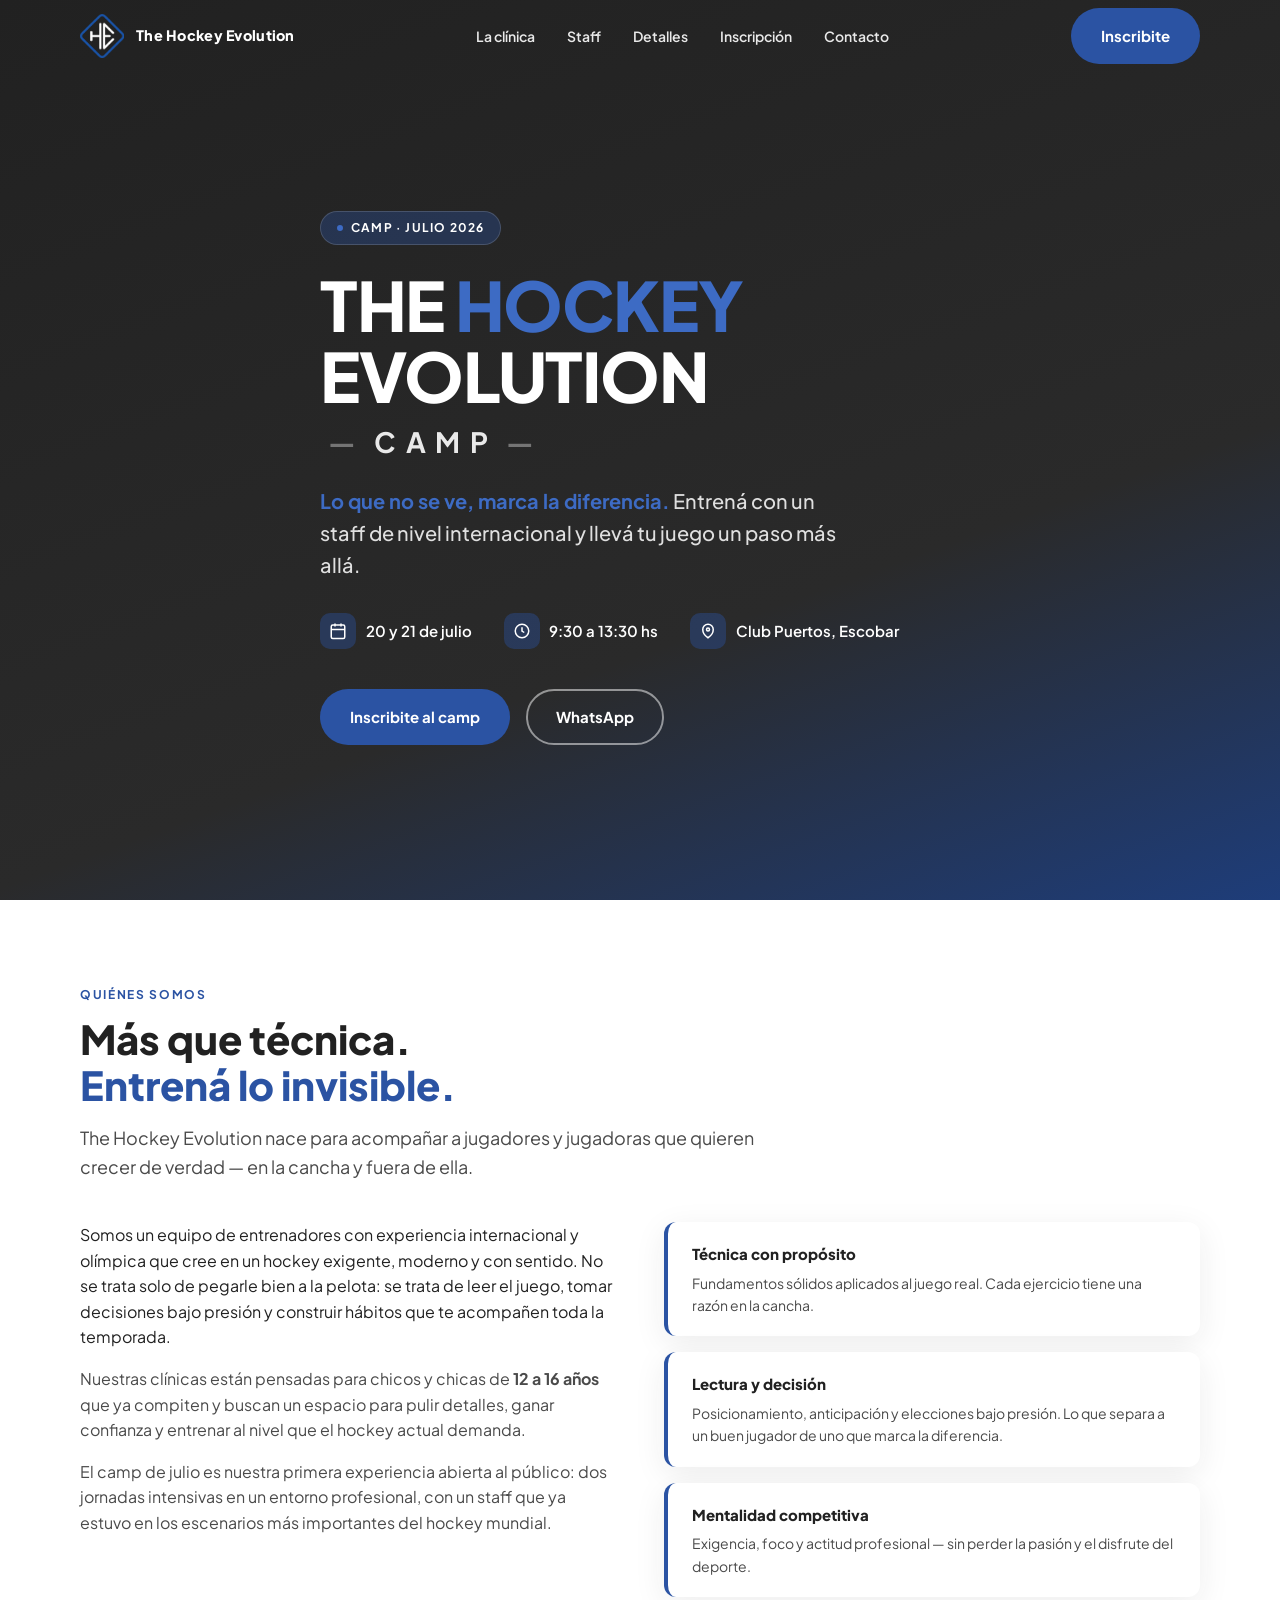
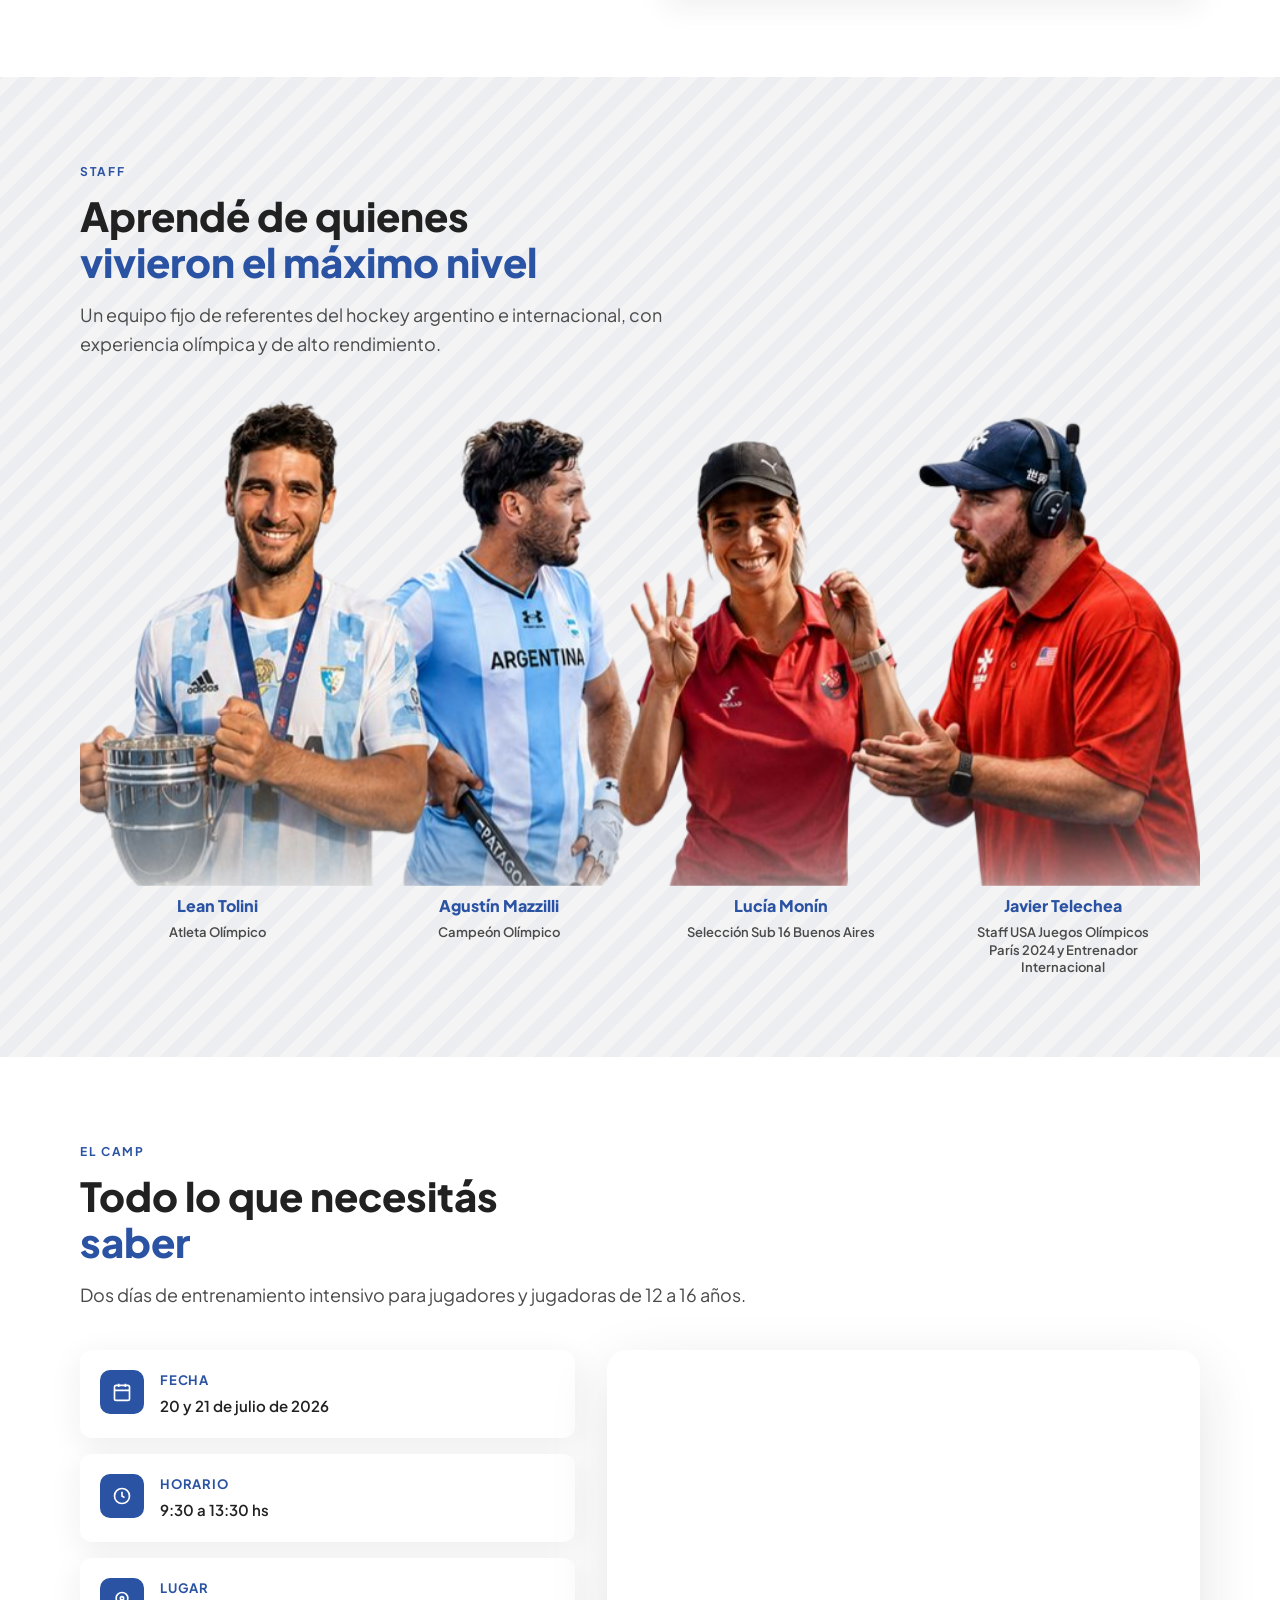
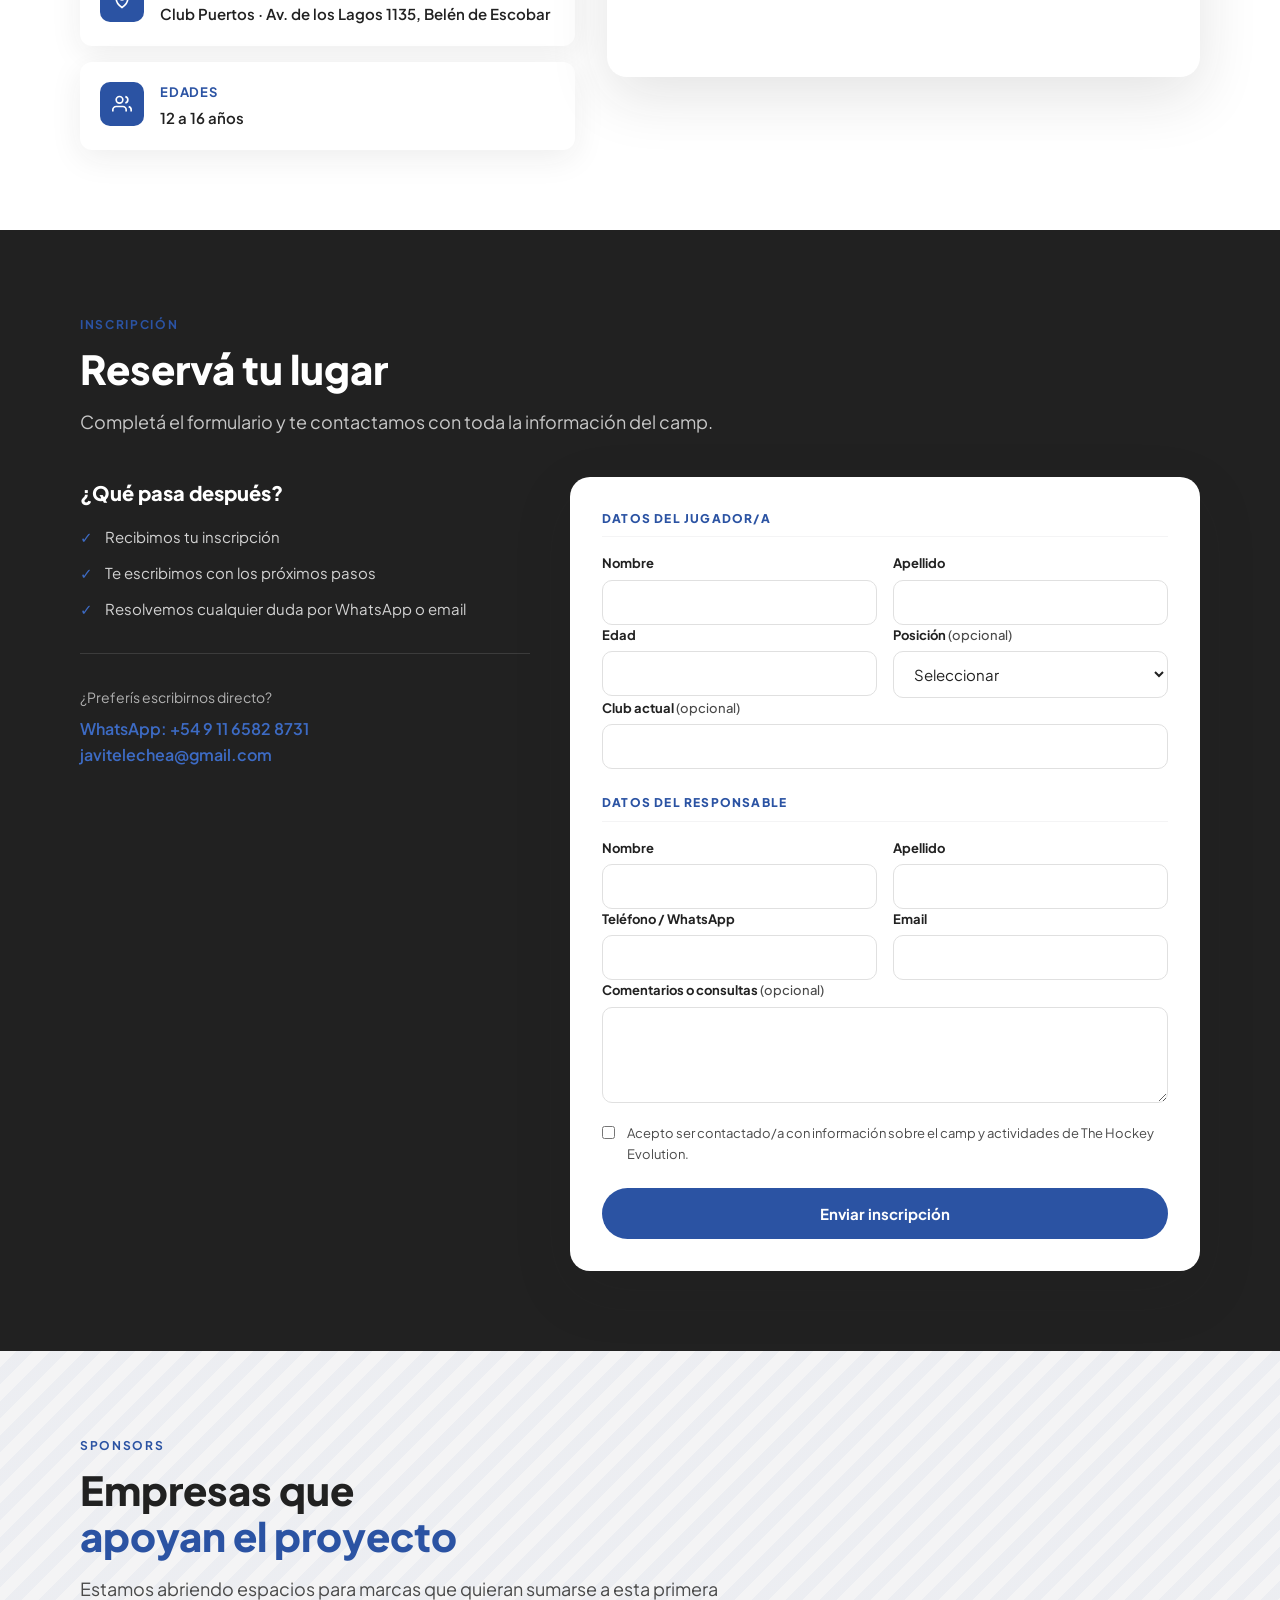
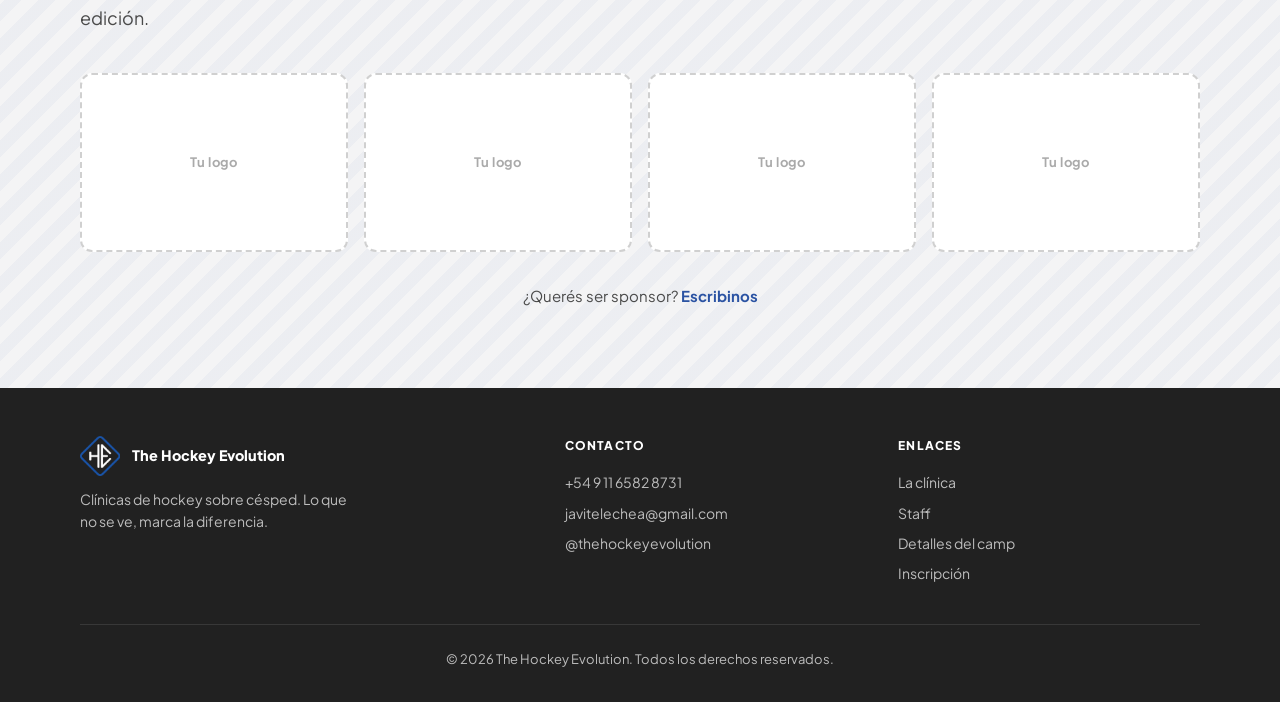
==== index.html @ f0241341 "Add landing page files for GitHub Pages. The site was 404 because only .gitattributes had been pushe" ====
<!DOCTYPE html>
<html lang="es">
  <head>
    <meta charset="UTF-8" />
    <meta name="viewport" content="width=device-width, initial-scale=1.0" />
    <meta
      name="description"
      content="The Hockey Evolution — Clínicas de hockey sobre césped para jugadores y jugadoras de 12 a 16 años. Camp 20 y 21 de julio 2026 en Club Puertos, Escobar."
    />
    <title>The Hockey Evolution — Camp Julio 2026</title>
    <link rel="preconnect" href="https://fonts.googleapis.com" />
    <link rel="preconnect" href="https://fonts.gstatic.com" crossorigin />
    <link
      href="https://fonts.googleapis.com/css2?family=Plus+Jakarta+Sans:wght@500;600;700;800&display=swap"
      rel="stylesheet"
    />
    <link rel="stylesheet" href="css/styles.css" />
  </head>
  <body>
    <!-- Nav -->
    <header class="nav" id="nav">
      <div class="container nav__inner">
        <a href="#" class="nav__brand">
          <span class="nav__logo">
            <img
              id="nav-logo"
              src="images/logo-light.png"
              alt=""
              width="44"
              height="44"
            />
          </span>
          <span>The Hockey Evolution</span>
        </a>

        <nav>
          <ul class="nav__links" id="nav-links">
            <li><a href="#clinica" class="nav__link">La clínica</a></li>
            <li><a href="#staff" class="nav__link">Staff</a></li>
            <li><a href="#detalles" class="nav__link">Detalles</a></li>
            <li><a href="#inscripcion" class="nav__link">Inscripción</a></li>
            <li><a href="#contacto" class="nav__link">Contacto</a></li>
          </ul>
        </nav>

        <a href="#inscripcion" class="btn btn--primary nav__cta">Inscribite</a>

        <button
          class="nav__toggle"
          id="nav-toggle"
          aria-label="Abrir menú"
          aria-expanded="false"
        >
          <span></span>
          <span></span>
          <span></span>
        </button>
      </div>
    </header>

    <!-- Hero -->
    <section class="hero" id="inicio">
      <div class="hero__bg" aria-hidden="true"></div>
      <div class="container hero__content reveal">
        <div class="hero__badge">
          <span class="hero__badge-dot"></span>
          Camp · Julio 2026
        </div>

        <h1 class="hero__title">
          THE <span class="accent">HOCKEY</span><br />EVOLUTION
        </h1>

        <p class="hero__camp">Camp</p>

        <p class="hero__slogan">
          <em>Lo que no se ve, marca la diferencia.</em> Entrená con un staff de
          nivel internacional y llevá tu juego un paso más allá.
        </p>

        <div class="hero__meta">
          <div class="hero__meta-item">
            <span class="hero__meta-icon" aria-hidden="true">
              <svg fill="none" viewBox="0 0 24 24" stroke-width="2">
                <rect x="3" y="4" width="18" height="18" rx="2" />
                <path d="M16 2v4M8 2v4M3 10h18" />
              </svg>
            </span>
            20 y 21 de julio
          </div>
          <div class="hero__meta-item">
            <span class="hero__meta-icon" aria-hidden="true">
              <svg fill="none" viewBox="0 0 24 24" stroke-width="2">
                <circle cx="12" cy="12" r="9" />
                <path d="M12 7v5l3 2" />
              </svg>
            </span>
            9:30 a 13:30 hs
          </div>
          <div class="hero__meta-item">
            <span class="hero__meta-icon" aria-hidden="true">
              <svg fill="none" viewBox="0 0 24 24" stroke-width="2">
                <path d="M12 21s7-4.5 7-11a7 7 0 1 0-14 0c0 6.5 7 11 7 11z" />
                <circle cx="12" cy="10" r="2" />
              </svg>
            </span>
            Club Puertos, Escobar
          </div>
        </div>

        <div class="hero__actions">
          <a href="#inscripcion" class="btn btn--primary">Inscribite al camp</a>
          <a
            href="https://wa.me/5491165828731"
            class="btn btn--outline"
            target="_blank"
            rel="noopener noreferrer"
            >WhatsApp</a
          >
        </div>
      </div>
    </section>

    <!-- La clínica -->
    <section class="section" id="clinica">
      <div class="container">
        <div class="reveal">
          <span class="section__eyebrow">Quiénes somos</span>
          <h2 class="section__title">
            Más que técnica.<br /><span>Entrená lo invisible.</span>
          </h2>
          <p class="section__lead">
            The Hockey Evolution nace para acompañar a jugadores y jugadoras
            que quieren crecer de verdad — en la cancha y fuera de ella.
          </p>
        </div>

        <div class="about__grid">
          <div class="about__text reveal reveal--left">
            <p>
              Somos un equipo de entrenadores con experiencia internacional y
              olímpica que cree en un hockey exigente, moderno y con sentido.
              No se trata solo de pegarle bien a la pelota: se trata de leer el
              juego, tomar decisiones bajo presión y construir hábitos que te
              acompañen toda la temporada.
            </p>
            <p>
              Nuestras clínicas están pensadas para chicos y chicas de
              <strong>12 a 16 años</strong> que ya compiten y buscan un espacio
              para pulir detalles, ganar confianza y entrenar al nivel que el
              hockey actual demanda.
            </p>
            <p>
              El camp de julio es nuestra primera experiencia abierta al
              público: dos jornadas intensivas en un entorno profesional, con
              un staff que ya estuvo en los escenarios más importantes del
              hockey mundial.
            </p>
          </div>

          <div class="pillars reveal reveal-stagger">
            <article class="pillar">
              <h3>Técnica con propósito</h3>
              <p>
                Fundamentos sólidos aplicados al juego real. Cada ejercicio tiene
                una razón en la cancha.
              </p>
            </article>
            <article class="pillar">
              <h3>Lectura y decisión</h3>
              <p>
                Posicionamiento, anticipación y elecciones bajo presión. Lo que
                separa a un buen jugador de uno que marca la diferencia.
              </p>
            </article>
            <article class="pillar">
              <h3>Mentalidad competitiva</h3>
              <p>
                Exigencia, foco y actitud profesional — sin perder la pasión y
                el disfrute del deporte.
              </p>
            </article>
          </div>
        </div>
      </div>
    </section>

    <!-- Staff -->
    <section class="section section--alt" id="staff">
      <div class="container">
        <div class="reveal">
          <span class="section__eyebrow">Staff</span>
          <h2 class="section__title">
            Aprendé de quienes<br /><span>vivieron el máximo nivel</span>
          </h2>
          <p class="section__lead">
            Un equipo fijo de referentes del hockey argentino e internacional,
            con experiencia olímpica y de alto rendimiento.
          </p>
        </div>

        <div class="staff-showcase">
          <div class="staff-showcase__photo reveal reveal--scale">
            <img
              src="images/staff.png"
              alt="Lean Tolini, Agustín Mazzilli, Lucía Monín y Javier Telechea"
              width="1120"
              height="560"
            />
          </div>

          <div class="staff-showcase__names reveal reveal-stagger">
            <div class="staff-showcase__person">
              <h3 class="staff-showcase__name">Lean Tolini</h3>
              <p class="staff-showcase__role">Atleta Olímpico</p>
            </div>

            <div class="staff-showcase__person">
              <h3 class="staff-showcase__name">Agustín Mazzilli</h3>
              <p class="staff-showcase__role">Campeón Olímpico</p>
            </div>

            <div class="staff-showcase__person">
              <h3 class="staff-showcase__name">Lucía Monín</h3>
              <p class="staff-showcase__role">Selección Sub 16 Buenos Aires</p>
            </div>

            <div class="staff-showcase__person">
              <h3 class="staff-showcase__name">Javier Telechea</h3>
              <p class="staff-showcase__role">
                Staff USA Juegos Olímpicos París 2024 y Entrenador Internacional
              </p>
            </div>
          </div>
        </div>
      </div>
    </section>

    <!-- Detalles -->
    <section class="section" id="detalles">
      <div class="container">
        <div class="reveal">
          <span class="section__eyebrow">El camp</span>
          <h2 class="section__title">
            Todo lo que necesitás<br /><span>saber</span>
          </h2>
          <p class="section__lead">
            Dos días de entrenamiento intensivo para jugadores y jugadoras de 12
            a 16 años.
          </p>
        </div>

        <div class="details__grid">
          <div class="details__cards reveal reveal-stagger">
            <article class="detail-card">
              <div class="detail-card__icon" aria-hidden="true">
                <svg fill="none" viewBox="0 0 24 24" stroke-width="2">
                  <rect x="3" y="4" width="18" height="18" rx="2" />
                  <path d="M16 2v4M8 2v4M3 10h18" />
                </svg>
              </div>
              <div>
                <h3>Fecha</h3>
                <p>20 y 21 de julio de 2026</p>
              </div>
            </article>

            <article class="detail-card">
              <div class="detail-card__icon" aria-hidden="true">
                <svg fill="none" viewBox="0 0 24 24" stroke-width="2">
                  <circle cx="12" cy="12" r="9" />
                  <path d="M12 7v5l3 2" />
                </svg>
              </div>
              <div>
                <h3>Horario</h3>
                <p>9:30 a 13:30 hs</p>
              </div>
            </article>

            <article class="detail-card">
              <div class="detail-card__icon" aria-hidden="true">
                <svg fill="none" viewBox="0 0 24 24" stroke-width="2">
                  <path d="M12 21s7-4.5 7-11a7 7 0 1 0-14 0c0 6.5 7 11 7 11z" />
                  <circle cx="12" cy="10" r="2" />
                </svg>
              </div>
              <div>
                <h3>Lugar</h3>
                <p>Club Puertos · Av. de los Lagos 1135, Belén de Escobar</p>
              </div>
            </article>

            <article class="detail-card">
              <div class="detail-card__icon" aria-hidden="true">
                <svg fill="none" viewBox="0 0 24 24" stroke-width="2">
                  <path d="M17 21v-2a4 4 0 0 0-4-4H5a4 4 0 0 0-4 4v2" />
                  <circle cx="9" cy="7" r="4" />
                  <path d="M23 21v-2a4 4 0 0 0-3-3.87M16 3.13a4 4 0 0 1 0 7.75" />
                </svg>
              </div>
              <div>
                <h3>Edades</h3>
                <p>12 a 16 años</p>
              </div>
            </article>
          </div>

          <div class="map-wrap reveal reveal--right">
            <iframe
              title="Ubicación Club Puertos"
              loading="lazy"
              referrerpolicy="no-referrer-when-downgrade"
              src="https://maps.google.com/maps?q=Club+Puertos,+Av.+de+los+Lagos+1135,+Belén+de+Escobar,+Argentina&t=&z=15&ie=UTF8&iwloc=&output=embed"
              allowfullscreen
            ></iframe>
          </div>
        </div>
      </div>
    </section>

    <!-- Inscripción -->
    <section class="section inscripcion" id="inscripcion">
      <div class="container">
        <div class="reveal">
          <span class="section__eyebrow">Inscripción</span>
          <h2 class="section__title">Reservá tu lugar</h2>
          <p class="section__lead">
            Completá el formulario y te contactamos con toda la información del
            camp.
          </p>
        </div>

        <div class="form-layout">
          <aside class="form-aside reveal reveal--left">
            <h3>¿Qué pasa después?</h3>
            <ul>
              <li>Recibimos tu inscripción</li>
              <li>Te escribimos con los próximos pasos</li>
              <li>Resolvemos cualquier duda por WhatsApp o email</li>
            </ul>

            <div class="form-aside__contact">
              <p>¿Preferís escribirnos directo?</p>
              <a href="https://wa.me/5491165828731" target="_blank" rel="noopener noreferrer"
                >WhatsApp: +54 9 11 6582 8731</a
              ><br />
              <a href="mailto:javitelechea@gmail.com">javitelechea@gmail.com</a>
            </div>
          </aside>

          <form class="inscripcion-form reveal reveal--right" id="inscripcion-form" novalidate>
            <p class="form-group-title">Datos del jugador/a</p>

            <div class="form-row form-row--2">
              <div class="form-field">
                <label for="jugadorNombre">Nombre</label>
                <input
                  type="text"
                  id="jugadorNombre"
                  name="jugadorNombre"
                  required
                  autocomplete="given-name"
                />
              </div>
              <div class="form-field">
                <label for="jugadorApellido">Apellido</label>
                <input
                  type="text"
                  id="jugadorApellido"
                  name="jugadorApellido"
                  required
                  autocomplete="family-name"
                />
              </div>
            </div>

            <div class="form-row form-row--2">
              <div class="form-field">
                <label for="edad">Edad</label>
                <input
                  type="number"
                  id="edad"
                  name="edad"
                  min="12"
                  max="16"
                  required
                />
              </div>
              <div class="form-field form-field--optional">
                <label for="posicion">Posición</label>
                <select id="posicion" name="posicion">
                  <option value="">Seleccionar</option>
                  <option value="Arquero/a">Arquero/a</option>
                  <option value="Defensor/a">Defensor/a</option>
                  <option value="Mediocampista">Mediocampista</option>
                  <option value="Delantero/a">Delantero/a</option>
                </select>
              </div>
            </div>

            <div class="form-field form-field--optional">
              <label for="club">Club actual</label>
              <input type="text" id="club" name="club" />
            </div>

            <p class="form-group-title">Datos del responsable</p>

            <div class="form-row form-row--2">
              <div class="form-field">
                <label for="responsableNombre">Nombre</label>
                <input
                  type="text"
                  id="responsableNombre"
                  name="responsableNombre"
                  required
                  autocomplete="given-name"
                />
              </div>
              <div class="form-field">
                <label for="responsableApellido">Apellido</label>
                <input
                  type="text"
                  id="responsableApellido"
                  name="responsableApellido"
                  required
                  autocomplete="family-name"
                />
              </div>
            </div>

            <div class="form-row form-row--2">
              <div class="form-field">
                <label for="telefono">Teléfono / WhatsApp</label>
                <input
                  type="tel"
                  id="telefono"
                  name="telefono"
                  required
                  autocomplete="tel"
                />
              </div>
              <div class="form-field">
                <label for="email">Email</label>
                <input
                  type="email"
                  id="email"
                  name="email"
                  required
                  autocomplete="email"
                />
              </div>
            </div>

            <div class="form-field form-field--optional">
              <label for="comentarios">Comentarios o consultas</label>
              <textarea id="comentarios" name="comentarios"></textarea>
            </div>

            <label class="form-checkbox">
              <input type="checkbox" name="acepta" required />
              Acepto ser contactado/a con información sobre el camp y
              actividades de The Hockey Evolution.
            </label>

            <button type="submit" class="btn btn--primary">Enviar inscripción</button>

            <p class="form-status" id="form-status" hidden role="status"></p>
          </form>
        </div>
      </div>
    </section>

    <!-- Sponsors -->
    <section class="section section--alt" id="sponsors">
      <div class="container">
        <div class="reveal">
          <span class="section__eyebrow">Sponsors</span>
          <h2 class="section__title">
            Empresas que<br /><span>apoyan el proyecto</span>
          </h2>
          <p class="section__lead">
            Estamos abriendo espacios para marcas que quieran sumarse a esta
            primera edición.
          </p>
        </div>

        <div class="sponsors__grid reveal reveal-stagger">
          <div class="sponsor-slot">Tu logo</div>
          <div class="sponsor-slot">Tu logo</div>
          <div class="sponsor-slot">Tu logo</div>
          <div class="sponsor-slot">Tu logo</div>
        </div>

        <p class="sponsors__cta reveal">
          ¿Querés ser sponsor?
          <a href="mailto:javitelechea@gmail.com">Escribinos</a>
        </p>
      </div>
    </section>

    <!-- Footer -->
    <footer class="footer" id="contacto">
      <div class="container">
        <div class="footer__grid reveal">
          <div>
            <div class="footer__brand">
              <span class="footer__logo">
                <img src="images/logo-light.png" alt="" width="40" height="40" />
              </span>
              <span class="footer__name">The Hockey Evolution</span>
            </div>
            <p class="footer__tagline">
              Clínicas de hockey sobre césped. Lo que no se ve, marca la
              diferencia.
            </p>
          </div>

          <div>
            <h4>Contacto</h4>
            <div class="footer__links">
              <a href="https://wa.me/5491165828731" target="_blank" rel="noopener noreferrer"
                >+54 9 11 6582 8731</a
              >
              <a href="mailto:javitelechea@gmail.com">javitelechea@gmail.com</a>
              <a
                href="https://instagram.com/thehockeyevolution"
                target="_blank"
                rel="noopener noreferrer"
                >@thehockeyevolution</a
              >
            </div>
          </div>

          <div>
            <h4>Enlaces</h4>
            <div class="footer__links">
              <a href="#clinica">La clínica</a>
              <a href="#staff">Staff</a>
              <a href="#detalles">Detalles del camp</a>
              <a href="#inscripcion">Inscripción</a>
            </div>
          </div>
        </div>

        <p class="footer__bottom">
          © <span id="year"></span> The Hockey Evolution. Todos los derechos
          reservados.
        </p>
      </div>
    </footer>

    <script src="js/config.js"></script>
    <script src="js/main.js"></script>
  </body>
</html>
---- css/styles.css ----
/* ── Variables ── */
:root {
  --blue: #2b53a3;
  --blue-dark: #1e3d7a;
  --blue-light: #3d6bc4;
  --gray: #212121;
  --gray-mid: #4a4a4a;
  --gray-light: #f4f4f5;
  --white: #ffffff;
  --stripe: rgba(43, 83, 163, 0.04);

  --font: "Plus Jakarta Sans", system-ui, sans-serif;
  --radius: 12px;
  --radius-lg: 20px;
  --shadow: 0 8px 32px rgba(33, 33, 33, 0.08);
  --shadow-lg: 0 20px 60px rgba(33, 33, 33, 0.12);
  --nav-h: 72px;
  --max-w: 1120px;
  --transition: 0.25s ease;
}

/* ── Reset ── */
*,
*::before,
*::after {
  box-sizing: border-box;
  margin: 0;
  padding: 0;
}

html {
  scroll-behavior: smooth;
  scroll-padding-top: var(--nav-h);
}

body {
  font-family: var(--font);
  font-size: 1rem;
  line-height: 1.6;
  color: var(--gray);
  background: var(--white);
  -webkit-font-smoothing: antialiased;
}

img {
  max-width: 100%;
  display: block;
}

a {
  color: inherit;
  text-decoration: none;
}

ul {
  list-style: none;
}

/* ── Utilities ── */
.container {
  width: min(100% - 2rem, var(--max-w));
  margin-inline: auto;
}

.section {
  padding: 5rem 0;
}

.section--alt {
  background: var(--gray-light);
  background-image: repeating-linear-gradient(
    -45deg,
    transparent,
    transparent 12px,
    var(--stripe) 12px,
    var(--stripe) 24px
  );
}

.section__eyebrow {
  display: inline-block;
  font-size: 0.75rem;
  font-weight: 700;
  letter-spacing: 0.14em;
  text-transform: uppercase;
  color: var(--blue);
  margin-bottom: 0.75rem;
}

.section__title {
  font-size: clamp(1.75rem, 4vw, 2.5rem);
  font-weight: 800;
  line-height: 1.15;
  color: var(--gray);
  margin-bottom: 1rem;
}

.section__title span {
  color: var(--blue);
}

.section__lead {
  font-size: 1.125rem;
  color: var(--gray-mid);
  max-width: 52ch;
}

.reveal {
  opacity: 0;
  transform: translateY(36px);
  transition:
    opacity 0.75s cubic-bezier(0.22, 1, 0.36, 1),
    transform 0.75s cubic-bezier(0.22, 1, 0.36, 1);
  will-change: opacity, transform;
}

.reveal--left {
  transform: translateX(-40px);
}

.reveal--right {
  transform: translateX(40px);
}

.reveal--scale {
  transform: scale(0.94);
}

.reveal--visible {
  opacity: 1;
  transform: none;
}

.reveal.reveal-stagger {
  opacity: 1;
  transform: none;
}

.reveal-stagger > * {
  opacity: 0;
  transform: translateY(28px);
  transition:
    opacity 0.6s cubic-bezier(0.22, 1, 0.36, 1),
    transform 0.6s cubic-bezier(0.22, 1, 0.36, 1);
}

.reveal-stagger.reveal--visible > * {
  opacity: 1;
  transform: none;
}

.reveal-stagger.reveal--visible > *:nth-child(1) { transition-delay: 0.05s; }
.reveal-stagger.reveal--visible > *:nth-child(2) { transition-delay: 0.12s; }
.reveal-stagger.reveal--visible > *:nth-child(3) { transition-delay: 0.19s; }
.reveal-stagger.reveal--visible > *:nth-child(4) { transition-delay: 0.26s; }
.reveal-stagger.reveal--visible > *:nth-child(5) { transition-delay: 0.33s; }
.reveal-stagger.reveal--visible > *:nth-child(6) { transition-delay: 0.4s; }

@media (prefers-reduced-motion: reduce) {
  .reveal,
  .reveal-stagger > * {
    opacity: 1;
    transform: none;
    transition: none;
    will-change: auto;
  }
}

/* ── Buttons ── */
.btn {
  display: inline-flex;
  align-items: center;
  justify-content: center;
  gap: 0.5rem;
  padding: 0.875rem 1.75rem;
  font-family: var(--font);
  font-size: 0.9375rem;
  font-weight: 700;
  border-radius: 999px;
  border: 2px solid transparent;
  cursor: pointer;
  transition: background var(--transition), color var(--transition),
    border-color var(--transition), transform var(--transition);
}

.btn:hover {
  transform: translateY(-1px);
}

.btn--primary {
  background: var(--blue);
  color: var(--white);
}

.btn--primary:hover {
  background: var(--blue-dark);
}

.btn--outline {
  background: transparent;
  color: var(--white);
  border-color: rgba(255, 255, 255, 0.5);
}

.btn--outline:hover {
  background: rgba(255, 255, 255, 0.1);
  border-color: var(--white);
}

.btn--dark {
  background: var(--gray);
  color: var(--white);
}

.btn--dark:hover {
  background: #000;
}

/* ── Nav ── */
.nav {
  position: fixed;
  inset: 0 0 auto;
  z-index: 100;
  height: var(--nav-h);
  display: flex;
  align-items: center;
  transition: background var(--transition), box-shadow var(--transition);
}

.nav--scrolled {
  background: rgba(255, 255, 255, 0.92);
  backdrop-filter: blur(12px);
  box-shadow: 0 1px 0 rgba(33, 33, 33, 0.06);
}

.nav__inner {
  display: flex;
  align-items: center;
  justify-content: space-between;
  gap: 1.5rem;
}

.nav__brand {
  display: flex;
  align-items: center;
  gap: 0.75rem;
  font-weight: 800;
  font-size: 0.9rem;
  letter-spacing: 0.02em;
  color: var(--white);
}

.nav--scrolled .nav__brand {
  color: var(--gray);
}

.nav__logo {
  width: 44px;
  height: 44px;
  flex-shrink: 0;
}

.nav__logo img {
  width: 44px;
  height: 44px;
  object-fit: contain;
}

.nav__links {
  display: none;
  align-items: center;
  gap: 2rem;
}

.nav__link {
  font-size: 0.875rem;
  font-weight: 600;
  color: rgba(255, 255, 255, 0.9);
  transition: color var(--transition);
}

.nav--scrolled .nav__link {
  color: var(--gray-mid);
}

.nav__link:hover {
  color: var(--blue);
}

.nav__cta {
  display: none;
}

.nav__toggle {
  display: flex;
  flex-direction: column;
  gap: 5px;
  background: none;
  border: none;
  cursor: pointer;
  padding: 4px;
}

.nav__toggle span {
  display: block;
  width: 22px;
  height: 2px;
  background: var(--white);
  border-radius: 2px;
  transition: background var(--transition);
}

.nav--scrolled .nav__toggle span {
  background: var(--gray);
}

.nav--open .nav__links {
  display: flex;
  flex-direction: column;
  position: absolute;
  top: var(--nav-h);
  left: 0;
  right: 0;
  background: var(--white);
  padding: 1.5rem 1rem 2rem;
  gap: 1.25rem;
  box-shadow: var(--shadow);
}

.nav--open .nav__link {
  color: var(--gray);
  font-size: 1rem;
}

@media (min-width: 768px) {
  .nav__links {
    display: flex;
  }

  .nav__cta {
    display: inline-flex;
  }

  .nav__toggle {
    display: none;
  }
}

/* ── Hero ── */
.hero {
  position: relative;
  min-height: 100svh;
  display: flex;
  align-items: center;
  padding: calc(var(--nav-h) + 3rem) 0 4rem;
  background: var(--gray);
  color: var(--white);
  overflow: hidden;
}

.hero__bg {
  position: absolute;
  inset: 0;
  background: linear-gradient(160deg, var(--gray) 0%, #2a2a2a 65%, var(--blue-dark) 100%);
}

.hero__content {
  position: relative;
  z-index: 1;
  max-width: 640px;
}

.hero__badge {
  display: inline-flex;
  align-items: center;
  gap: 0.5rem;
  padding: 0.4rem 1rem;
  background: rgba(43, 83, 163, 0.35);
  border: 1px solid rgba(255, 255, 255, 0.15);
  border-radius: 999px;
  font-size: 0.75rem;
  font-weight: 700;
  letter-spacing: 0.1em;
  text-transform: uppercase;
  margin-bottom: 1.5rem;
}

.hero__badge-dot {
  width: 6px;
  height: 6px;
  border-radius: 50%;
  background: var(--blue-light);
  animation: pulse 2s infinite;
}

@keyframes pulse {
  0%,
  100% {
    opacity: 1;
  }
  50% {
    opacity: 0.4;
  }
}

.hero__title {
  font-size: clamp(2.5rem, 7vw, 4.25rem);
  font-weight: 800;
  line-height: 1.05;
  letter-spacing: -0.02em;
  margin-bottom: 0.5rem;
}

.hero__title .accent {
  color: var(--blue-light);
}

.hero__camp {
  font-size: clamp(1.25rem, 3vw, 1.75rem);
  font-weight: 700;
  letter-spacing: 0.35em;
  text-transform: uppercase;
  margin-bottom: 1.25rem;
  opacity: 0.9;
}

.hero__camp::before,
.hero__camp::after {
  content: "—";
  margin: 0 0.5rem;
  opacity: 0.4;
}

.hero__slogan {
  font-size: clamp(1rem, 2.5vw, 1.25rem);
  font-weight: 500;
  color: rgba(255, 255, 255, 0.85);
  margin-bottom: 2rem;
  max-width: 38ch;
}

.hero__slogan em {
  font-style: normal;
  color: var(--blue-light);
  font-weight: 700;
}

.hero__meta {
  display: flex;
  flex-wrap: wrap;
  gap: 1rem 2rem;
  margin-bottom: 2.5rem;
}

.hero__meta-item {
  display: flex;
  align-items: center;
  gap: 0.6rem;
  font-size: 0.9375rem;
  font-weight: 600;
}

.hero__meta-icon {
  width: 36px;
  height: 36px;
  display: flex;
  align-items: center;
  justify-content: center;
  background: rgba(43, 83, 163, 0.4);
  border-radius: 10px;
  flex-shrink: 0;
}

.hero__meta-icon svg {
  width: 18px;
  height: 18px;
  stroke: var(--white);
}

.hero__actions {
  display: flex;
  flex-wrap: wrap;
  gap: 1rem;
}

/* ── About ── */
.about__grid {
  display: grid;
  gap: 3rem;
  margin-top: 2.5rem;
}

@media (min-width: 768px) {
  .about__grid {
    grid-template-columns: 1fr 1fr;
    align-items: start;
  }
}

.about__text p + p {
  margin-top: 1rem;
  color: var(--gray-mid);
}

.pillars {
  display: grid;
  gap: 1rem;
}

.pillar {
  padding: 1.25rem 1.5rem;
  background: var(--white);
  border-radius: var(--radius);
  border-left: 4px solid var(--blue);
  box-shadow: var(--shadow);
}

.pillar h3 {
  font-size: 0.9375rem;
  font-weight: 800;
  color: var(--gray);
  margin-bottom: 0.35rem;
}

.pillar p {
  font-size: 0.875rem;
  color: var(--gray-mid);
}

/* ── Staff ── */
.staff-showcase {
  margin-top: 2.5rem;
}

.staff-showcase__photo {
  line-height: 0;
}

.staff-showcase__photo img {
  width: 100%;
  height: auto;
  display: block;
}

.staff-showcase__names {
  display: grid;
  grid-template-columns: repeat(4, 1fr);
  gap: 1rem;
  padding: 0.5rem 0.25rem 0;
  text-align: center;
}

.staff-showcase__name {
  font-size: clamp(0.8125rem, 2vw, 1rem);
  font-weight: 800;
  color: var(--blue);
  margin-bottom: 0.35rem;
}

.staff-showcase__role {
  font-size: clamp(0.6875rem, 1.5vw, 0.8125rem);
  font-weight: 600;
  color: var(--gray-mid);
  line-height: 1.35;
  max-width: 22ch;
  margin-inline: auto;
}

@media (max-width: 640px) {
  .staff-showcase__names {
    grid-template-columns: repeat(2, 1fr);
    gap: 1.25rem 0.75rem;
    padding-top: 1rem;
  }
}

/* ── Details ── */
.details__grid {
  display: grid;
  gap: 2rem;
  margin-top: 2.5rem;
}

@media (min-width: 768px) {
  .details__grid {
    grid-template-columns: 1fr 1.2fr;
    align-items: start;
  }
}

.details__cards {
  display: grid;
  gap: 1rem;
}

.detail-card {
  display: flex;
  gap: 1rem;
  padding: 1.25rem;
  background: var(--white);
  border-radius: var(--radius);
  box-shadow: var(--shadow);
}

.detail-card__icon {
  width: 44px;
  height: 44px;
  flex-shrink: 0;
  display: flex;
  align-items: center;
  justify-content: center;
  background: var(--blue);
  border-radius: 10px;
}

.detail-card__icon svg {
  width: 20px;
  height: 20px;
  stroke: var(--white);
}

.detail-card h3 {
  font-size: 0.8125rem;
  font-weight: 700;
  text-transform: uppercase;
  letter-spacing: 0.06em;
  color: var(--blue);
  margin-bottom: 0.2rem;
}

.detail-card p {
  font-size: 0.9375rem;
  font-weight: 600;
  color: var(--gray);
}

.map-wrap {
  border-radius: var(--radius-lg);
  overflow: hidden;
  box-shadow: var(--shadow-lg);
  min-height: 320px;
}

.map-wrap iframe {
  width: 100%;
  height: 100%;
  min-height: 320px;
  border: 0;
}

/* ── Form ── */
.inscripcion {
  background: var(--gray);
  color: var(--white);
}

.inscripcion .section__title {
  color: var(--white);
}

.inscripcion .section__lead {
  color: rgba(255, 255, 255, 0.75);
}

.form-layout {
  display: grid;
  gap: 2.5rem;
  margin-top: 2.5rem;
}

@media (min-width: 768px) {
  .form-layout {
    grid-template-columns: 1fr 1.4fr;
    align-items: start;
  }
}

.form-aside h3 {
  font-size: 1.25rem;
  font-weight: 800;
  margin-bottom: 1rem;
}

.form-aside ul {
  display: grid;
  gap: 0.75rem;
}

.form-aside li {
  display: flex;
  gap: 0.75rem;
  font-size: 0.9375rem;
  color: rgba(255, 255, 255, 0.8);
}

.form-aside li::before {
  content: "✓";
  color: var(--blue-light);
  font-weight: 800;
  flex-shrink: 0;
}

.form-aside__contact {
  margin-top: 2rem;
  padding-top: 2rem;
  border-top: 1px solid rgba(255, 255, 255, 0.12);
}

.form-aside__contact p {
  font-size: 0.875rem;
  color: rgba(255, 255, 255, 0.65);
  margin-bottom: 0.5rem;
}

.form-aside__contact a {
  color: var(--blue-light);
  font-weight: 600;
}

.form-aside__contact a:hover {
  text-decoration: underline;
}

.inscripcion-form {
  background: var(--white);
  color: var(--gray);
  border-radius: var(--radius-lg);
  padding: 2rem;
  box-shadow: var(--shadow-lg);
}

.form-group-title {
  font-size: 0.75rem;
  font-weight: 800;
  letter-spacing: 0.1em;
  text-transform: uppercase;
  color: var(--blue);
  margin: 1.5rem 0 1rem;
  padding-bottom: 0.5rem;
  border-bottom: 1px solid var(--gray-light);
}

.form-group-title:first-child {
  margin-top: 0;
}

.form-row {
  display: grid;
  gap: 1rem;
}

@media (min-width: 480px) {
  .form-row--2 {
    grid-template-columns: 1fr 1fr;
  }
}

.form-field {
  display: flex;
  flex-direction: column;
  gap: 0.35rem;
}

.form-field label {
  font-size: 0.8125rem;
  font-weight: 700;
  color: var(--gray);
}

.form-field input,
.form-field select,
.form-field textarea {
  padding: 0.75rem 1rem;
  font-family: var(--font);
  font-size: 0.9375rem;
  border: 1.5px solid #e0e0e0;
  border-radius: 10px;
  background: var(--white);
  color: var(--gray);
  transition: border-color var(--transition);
}

.form-field input:focus,
.form-field select:focus,
.form-field textarea:focus {
  outline: none;
  border-color: var(--blue);
}

.form-field textarea {
  resize: vertical;
  min-height: 96px;
}

.form-field--optional label::after {
  content: " (opcional)";
  font-weight: 500;
  color: var(--gray-mid);
}

.form-checkbox {
  display: flex;
  align-items: flex-start;
  gap: 0.75rem;
  margin-top: 1.25rem;
  font-size: 0.8125rem;
  color: var(--gray-mid);
}

.form-checkbox input {
  margin-top: 3px;
  accent-color: var(--blue);
}

.inscripcion-form .btn {
  width: 100%;
  margin-top: 1.5rem;
}

.form-status {
  margin-top: 1rem;
  padding: 0.875rem 1rem;
  border-radius: 10px;
  font-size: 0.875rem;
  font-weight: 600;
}

.form-status--success {
  background: #e8f5e9;
  color: #2e7d32;
}

.form-status--error {
  background: #ffebee;
  color: #c62828;
}

/* ── Sponsors ── */
.sponsors__grid {
  display: grid;
  grid-template-columns: repeat(2, 1fr);
  gap: 1rem;
  margin-top: 2.5rem;
}

@media (min-width: 640px) {
  .sponsors__grid {
    grid-template-columns: repeat(4, 1fr);
  }
}

.sponsor-slot {
  aspect-ratio: 3 / 2;
  display: flex;
  align-items: center;
  justify-content: center;
  background: var(--white);
  border: 2px dashed #d0d0d0;
  border-radius: var(--radius);
  font-size: 0.8125rem;
  font-weight: 700;
  color: #aaa;
  letter-spacing: 0.05em;
}

.sponsors__cta {
  margin-top: 2rem;
  text-align: center;
  font-size: 0.9375rem;
  color: var(--gray-mid);
}

.sponsors__cta a {
  color: var(--blue);
  font-weight: 700;
}

.sponsors__cta a:hover {
  text-decoration: underline;
}

/* ── Footer ── */
.footer {
  background: var(--gray);
  color: rgba(255, 255, 255, 0.7);
  padding: 3rem 0 2rem;
}

.footer__grid {
  display: grid;
  gap: 2rem;
}

@media (min-width: 768px) {
  .footer__grid {
    grid-template-columns: 1.5fr 1fr 1fr;
  }
}

.footer__brand {
  display: flex;
  align-items: center;
  gap: 0.75rem;
  margin-bottom: 0.75rem;
}

.footer__logo {
  width: 40px;
  height: 40px;
  flex-shrink: 0;
}

.footer__logo img {
  width: 40px;
  height: 40px;
  object-fit: contain;
}

.footer__name {
  font-weight: 800;
  color: var(--white);
  font-size: 0.9rem;
}

.footer__tagline {
  font-size: 0.875rem;
  max-width: 28ch;
}

.footer h4 {
  font-size: 0.75rem;
  font-weight: 800;
  letter-spacing: 0.1em;
  text-transform: uppercase;
  color: var(--white);
  margin-bottom: 1rem;
}

.footer__links {
  display: grid;
  gap: 0.5rem;
}

.footer__links a {
  font-size: 0.875rem;
  transition: color var(--transition);
}

.footer__links a:hover {
  color: var(--blue-light);
}

.footer__bottom {
  margin-top: 2.5rem;
  padding-top: 1.5rem;
  border-top: 1px solid rgba(255, 255, 255, 0.1);
  font-size: 0.8125rem;
  text-align: center;
}
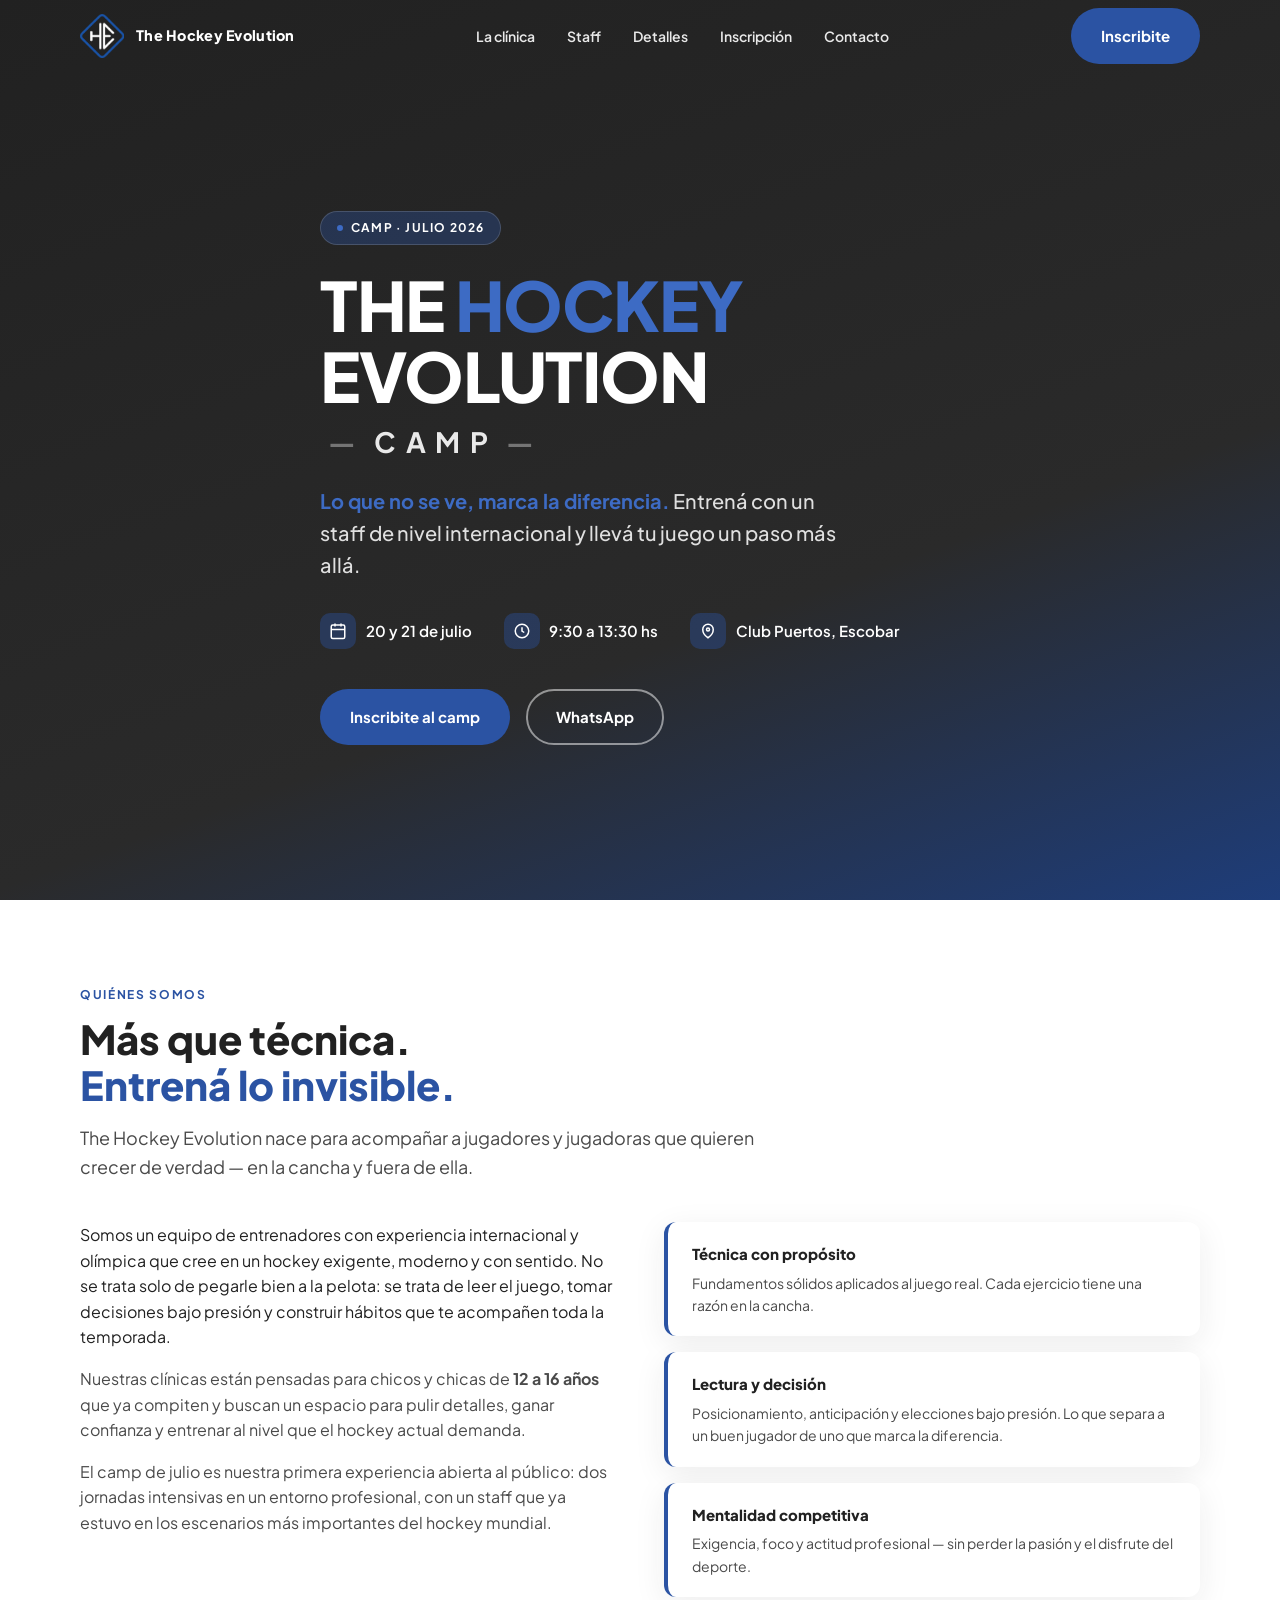
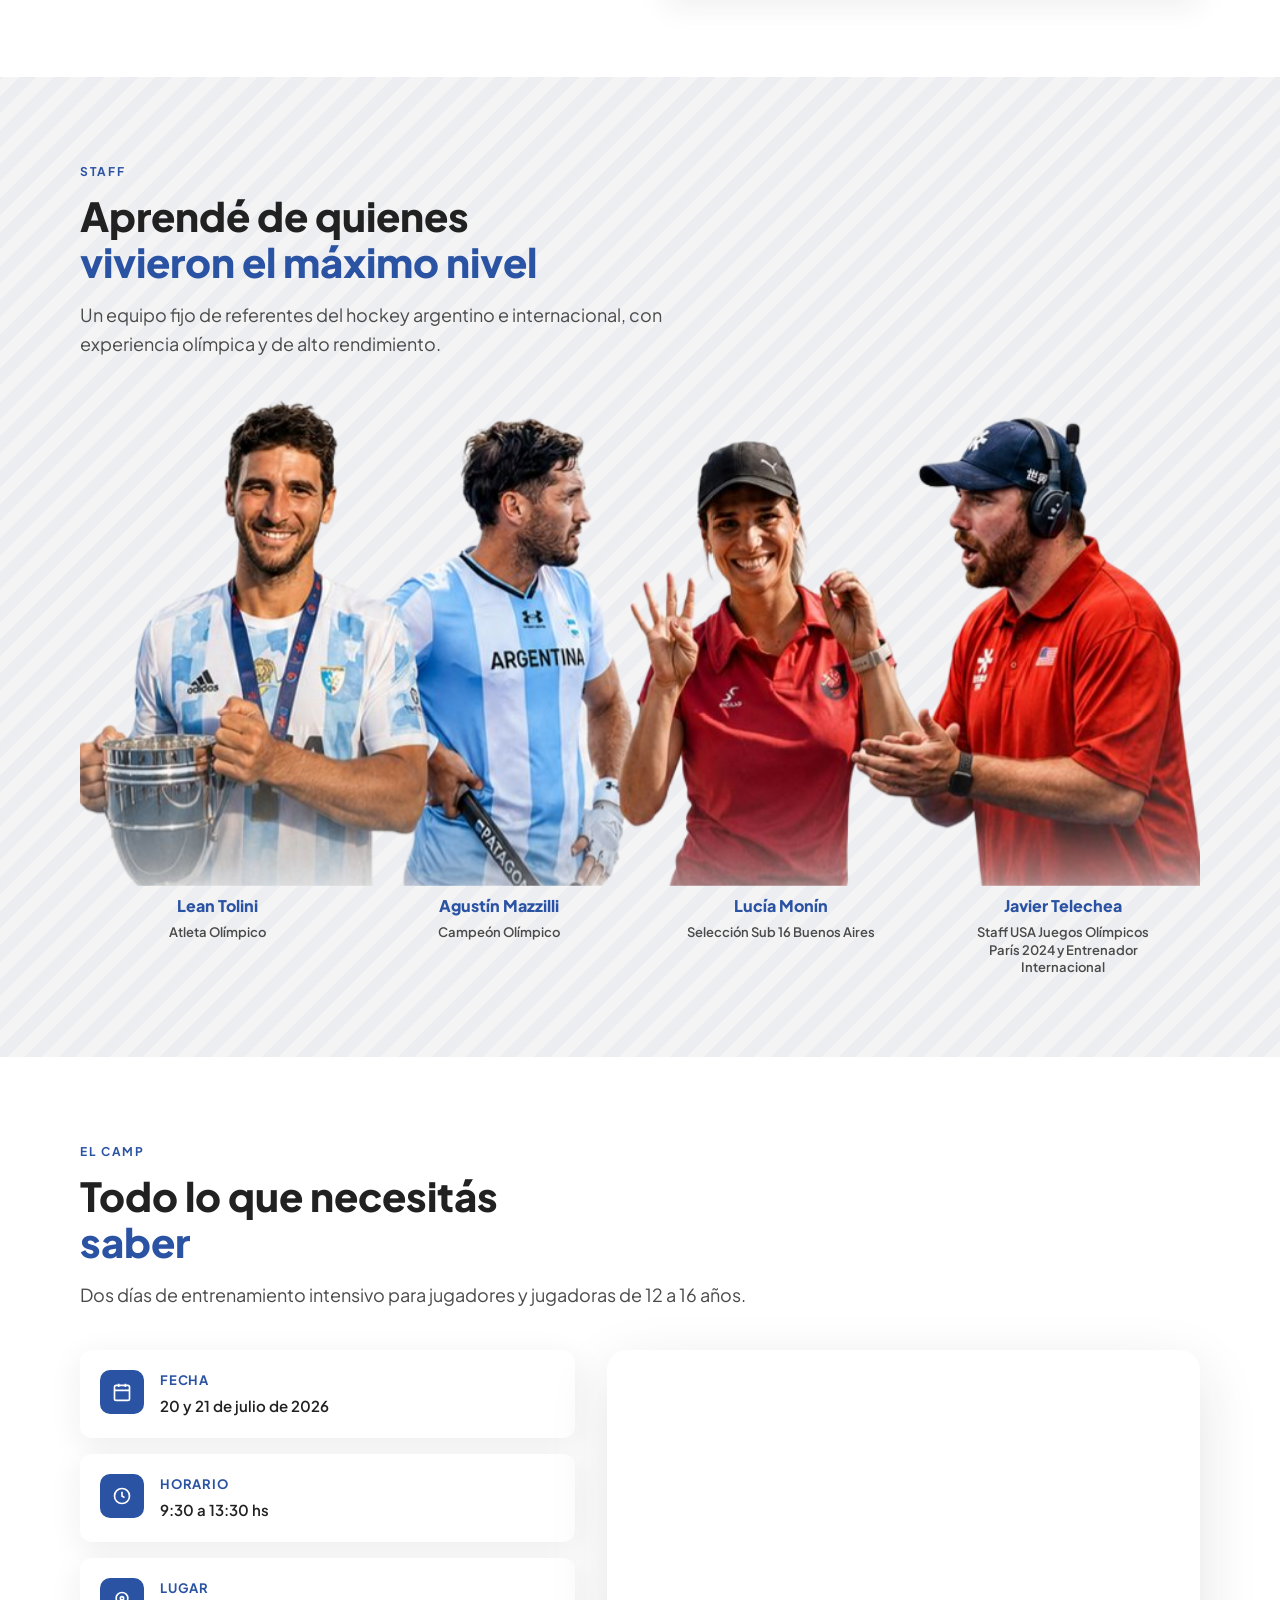
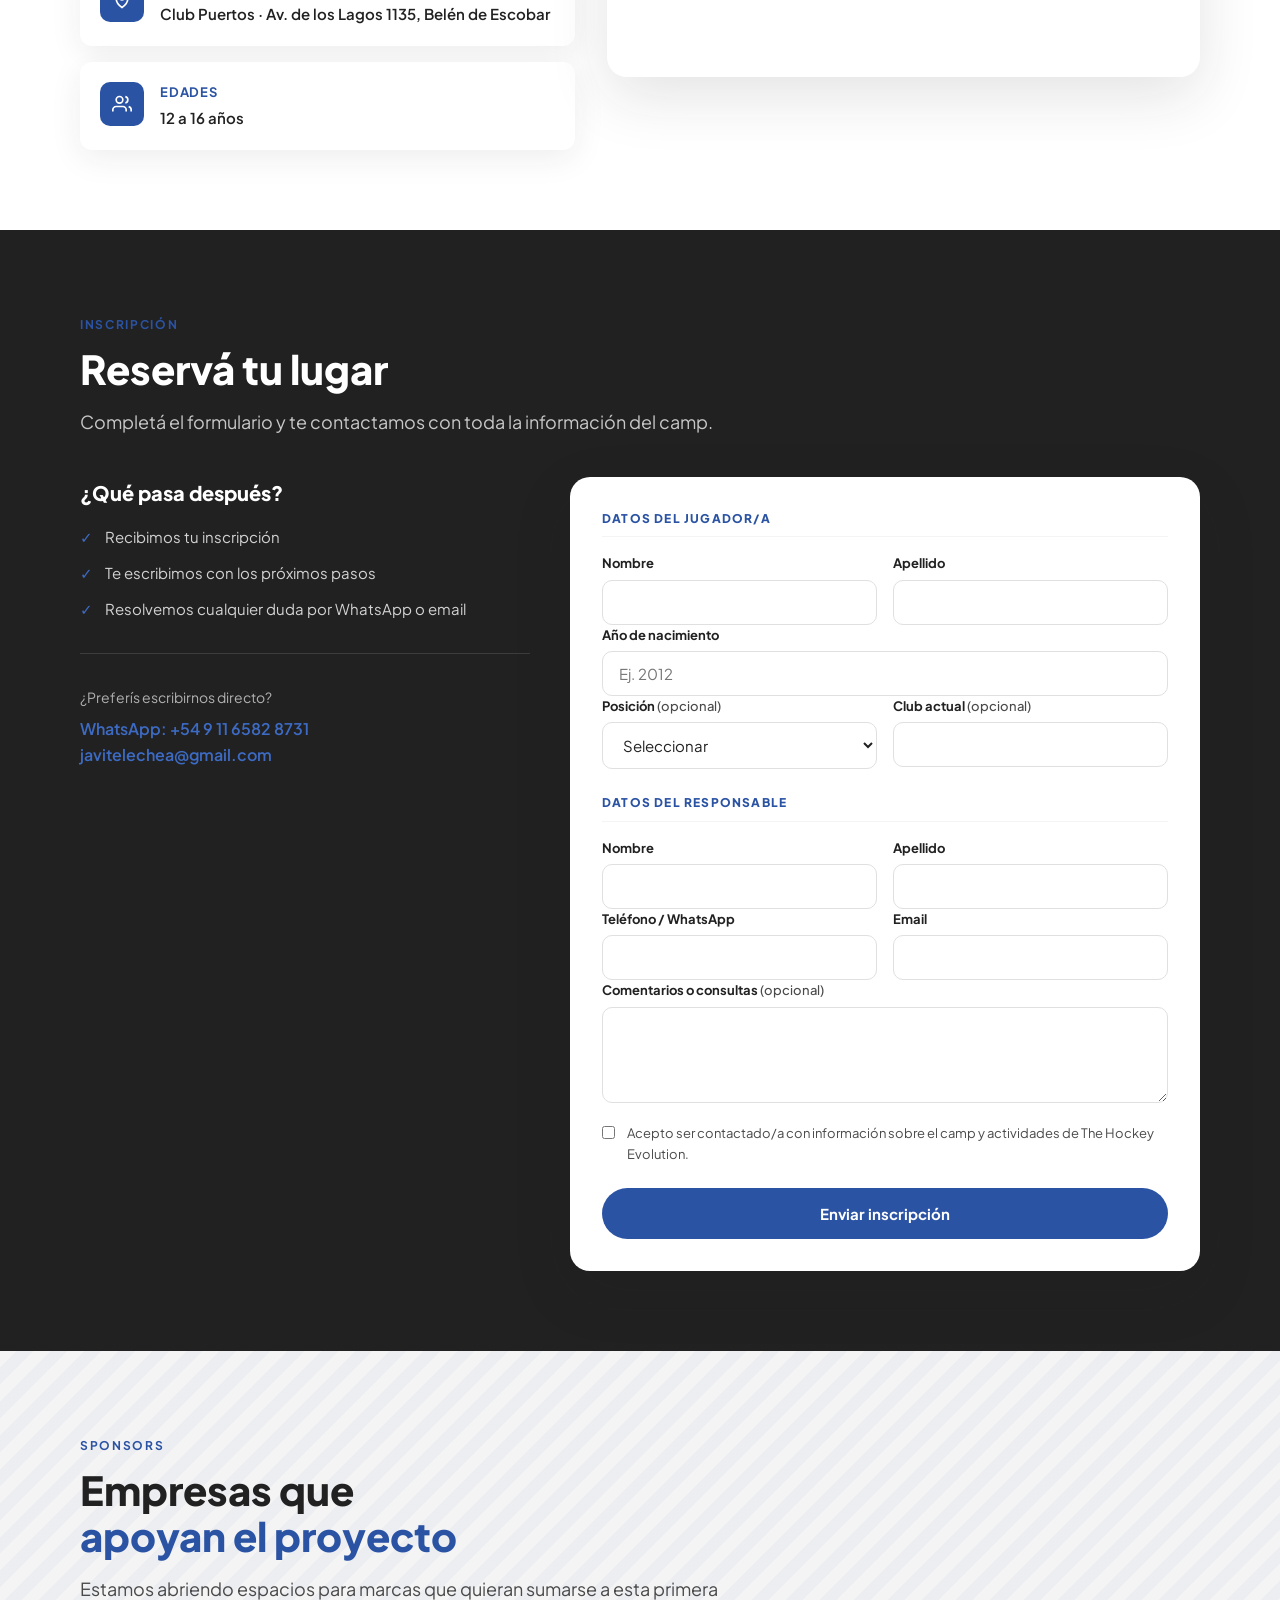
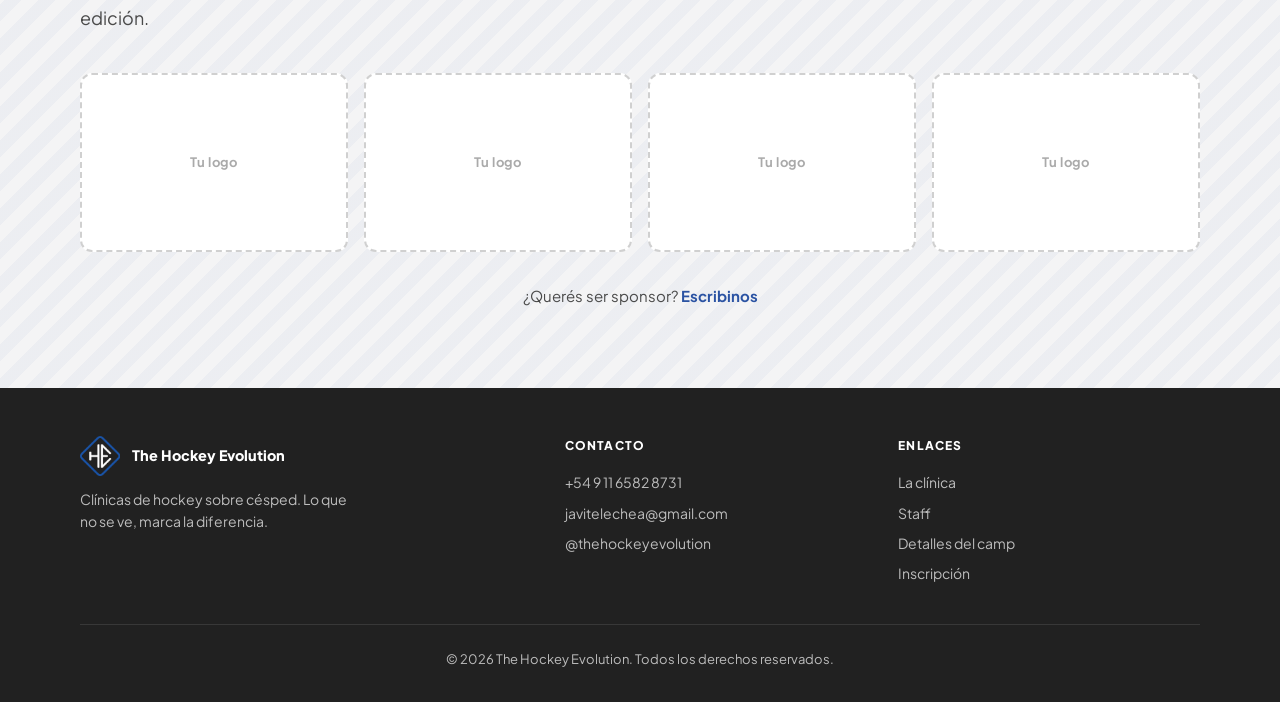
==== commit 2b053f0b: "a" ====
--- a/index.html
+++ b/index.html
@@ -375,18 +375,20 @@
               </div>
             </div>
 
+            <div class="form-field">
+              <label for="anioNacimiento">Año de nacimiento</label>
+              <input
+                type="number"
+                id="anioNacimiento"
+                name="anioNacimiento"
+                min="2009"
+                max="2014"
+                placeholder="Ej. 2012"
+                required
+              />
+            </div>
+
             <div class="form-row form-row--2">
-              <div class="form-field">
-                <label for="edad">Edad</label>
-                <input
-                  type="number"
-                  id="edad"
-                  name="edad"
-                  min="12"
-                  max="16"
-                  required
-                />
-              </div>
               <div class="form-field form-field--optional">
                 <label for="posicion">Posición</label>
                 <select id="posicion" name="posicion">
@@ -397,11 +399,10 @@
                   <option value="Delantero/a">Delantero/a</option>
                 </select>
               </div>
-            </div>
-
-            <div class="form-field form-field--optional">
-              <label for="club">Club actual</label>
-              <input type="text" id="club" name="club" />
+              <div class="form-field form-field--optional">
+                <label for="club">Club actual</label>
+                <input type="text" id="club" name="club" />
+              </div>
             </div>
 
             <p class="form-group-title">Datos del responsable</p>
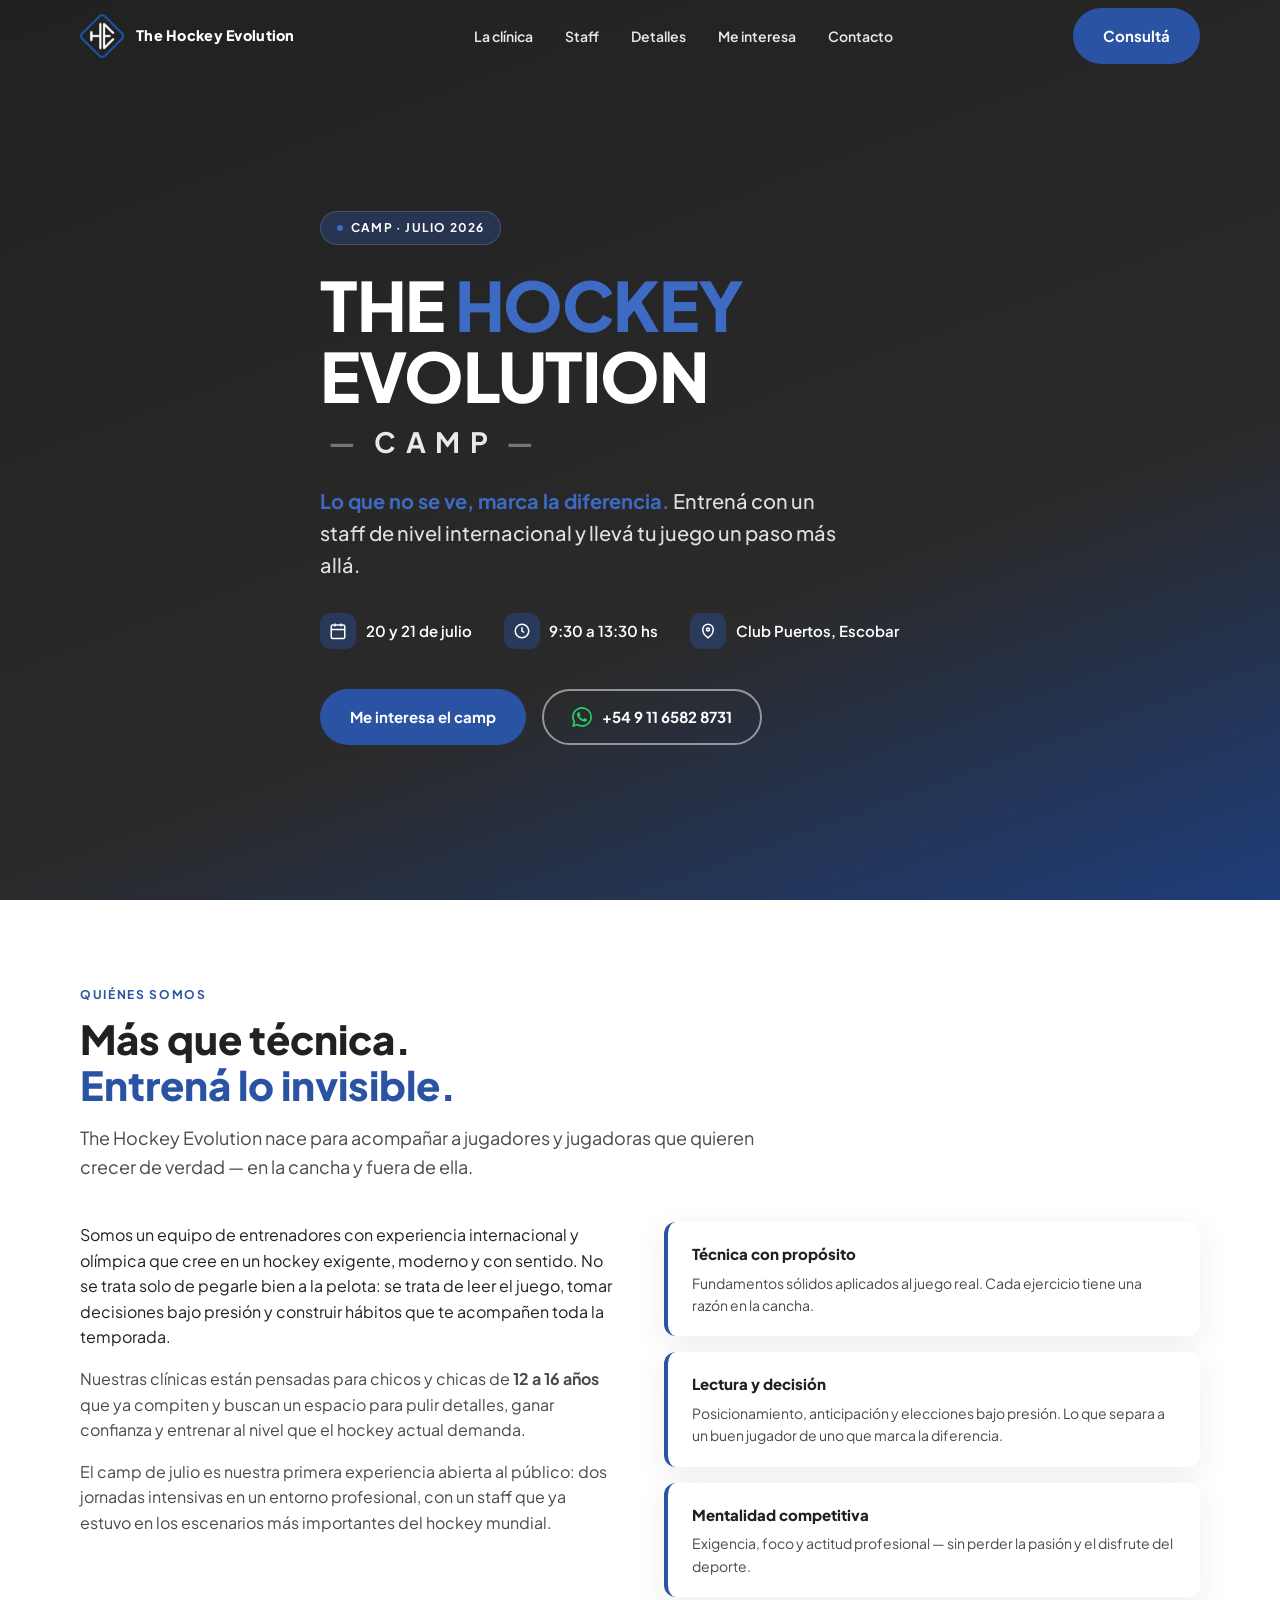
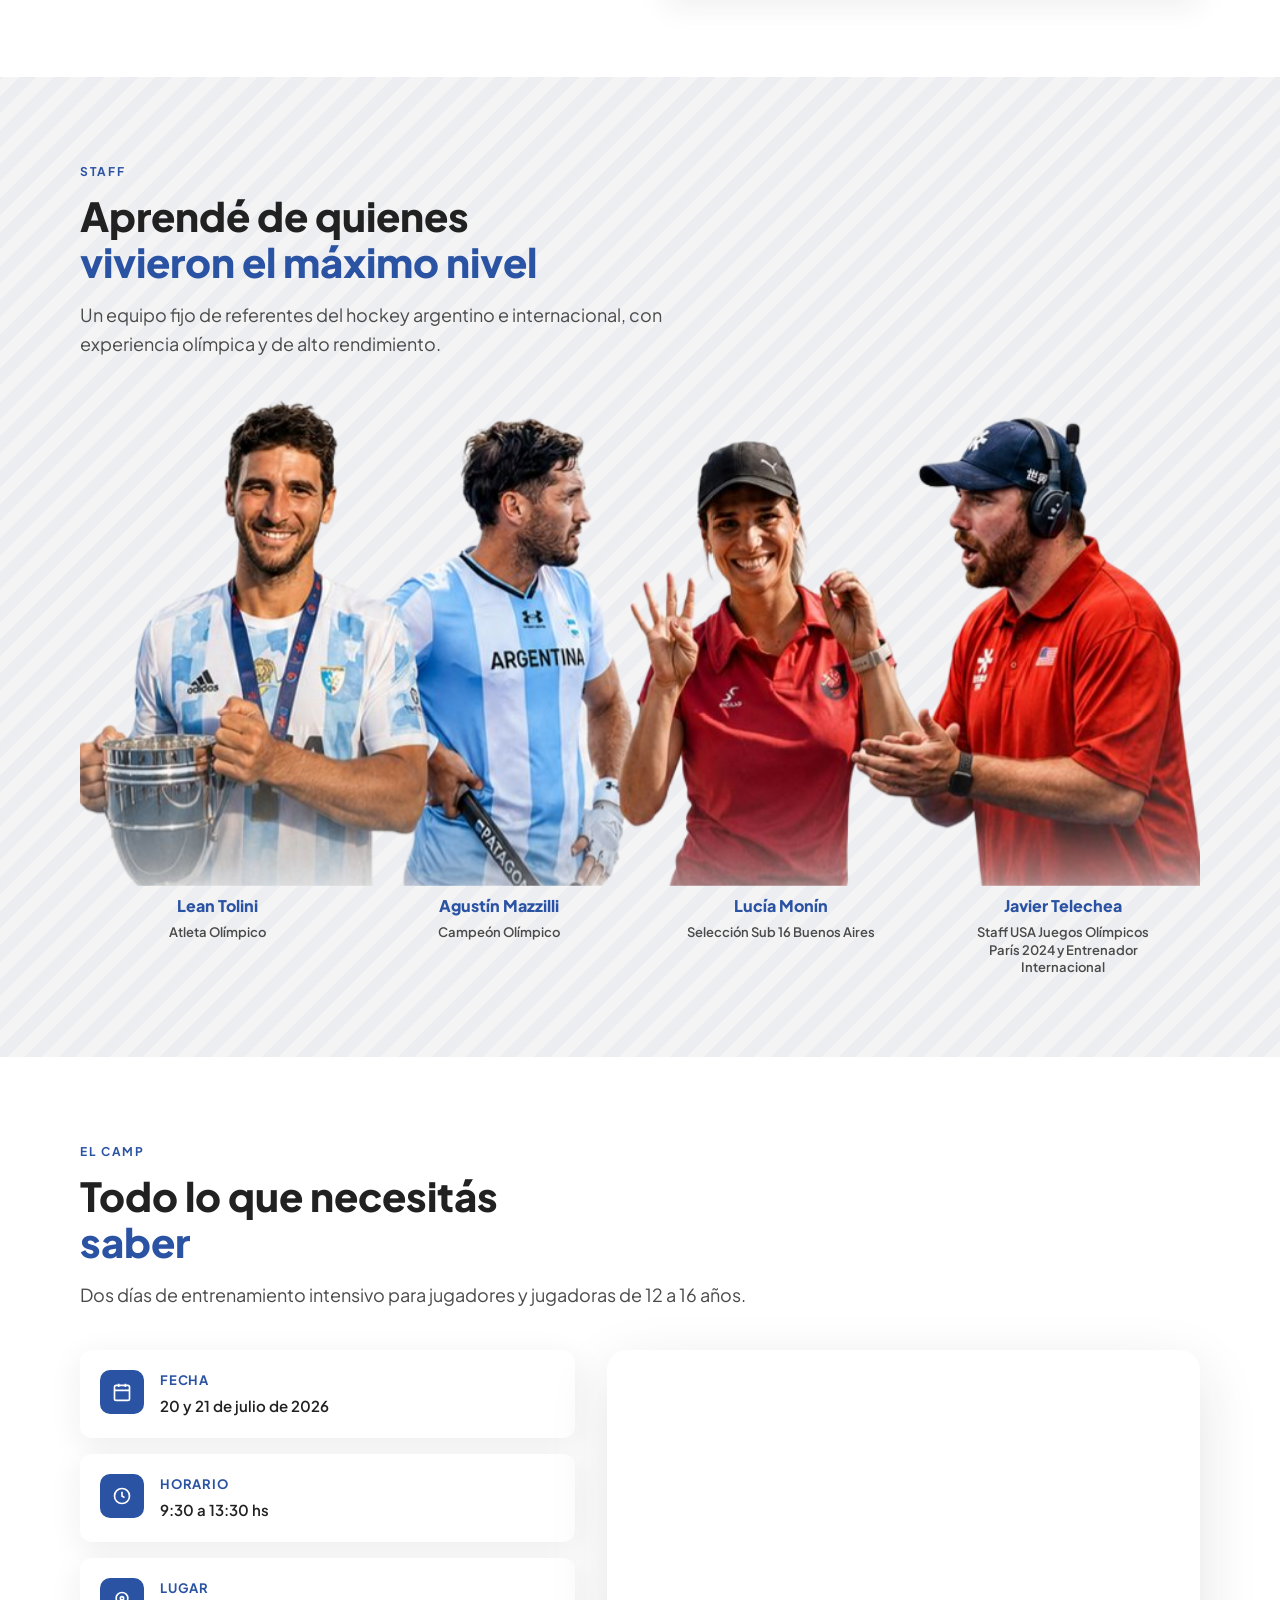
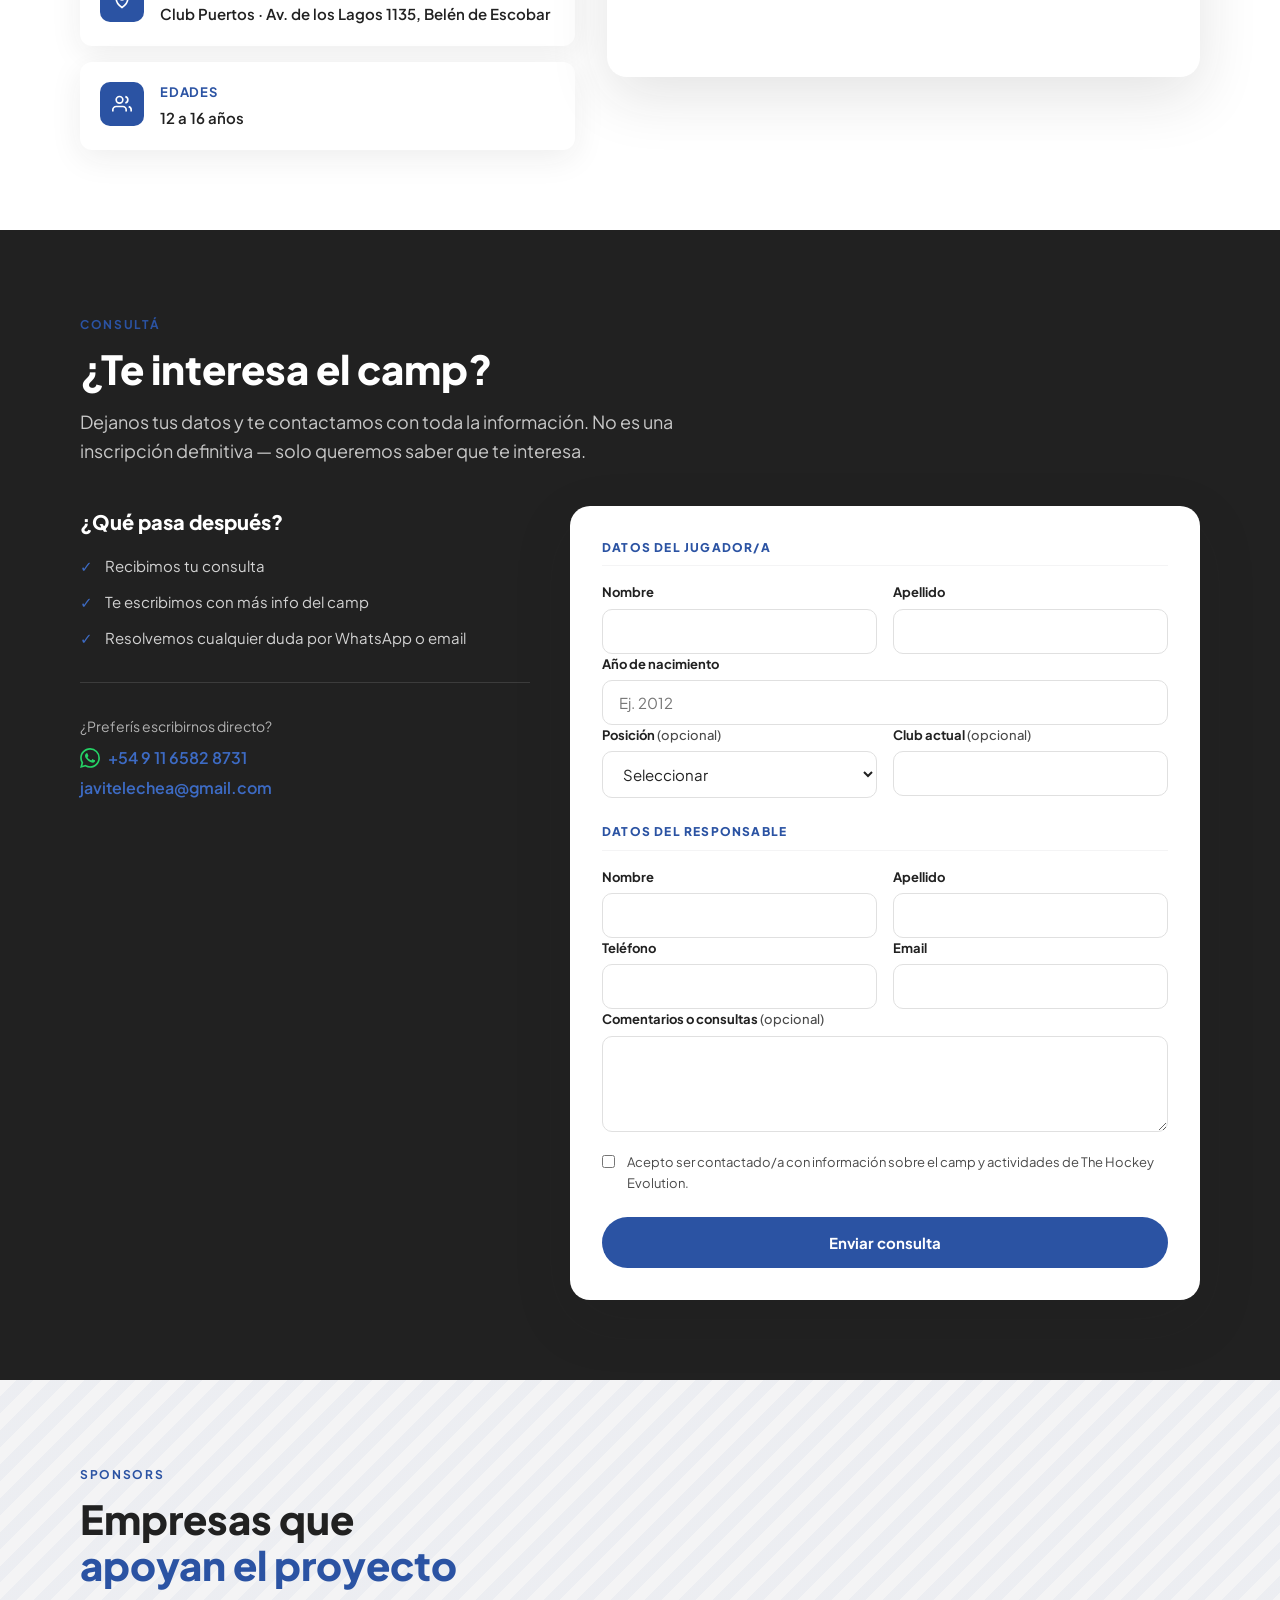
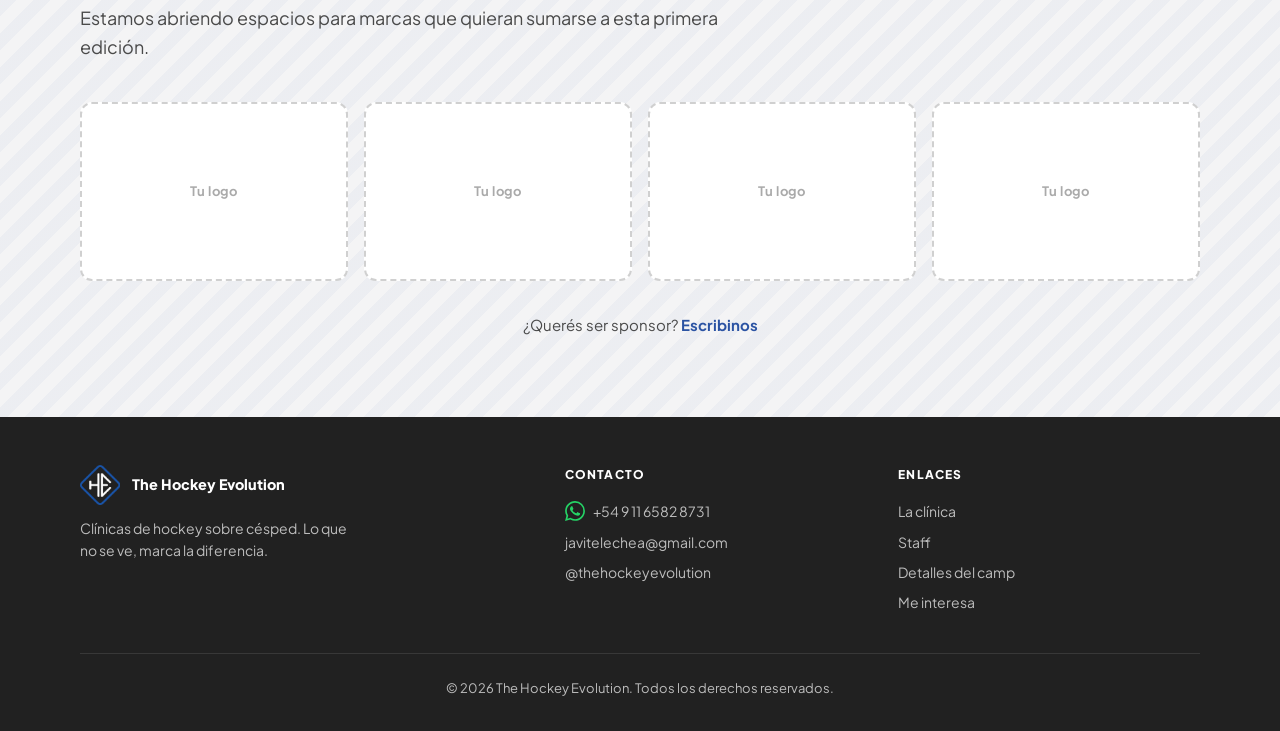
==== commit 331f2059: "as" ====
--- a/index.html
+++ b/index.html
@@ -38,12 +38,12 @@
             <li><a href="#clinica" class="nav__link">La clínica</a></li>
             <li><a href="#staff" class="nav__link">Staff</a></li>
             <li><a href="#detalles" class="nav__link">Detalles</a></li>
-            <li><a href="#inscripcion" class="nav__link">Inscripción</a></li>
+            <li><a href="#inscripcion" class="nav__link">Me interesa</a></li>
             <li><a href="#contacto" class="nav__link">Contacto</a></li>
           </ul>
         </nav>
 
-        <a href="#inscripcion" class="btn btn--primary nav__cta">Inscribite</a>
+        <a href="#inscripcion" class="btn btn--primary nav__cta">Consultá</a>
 
         <button
           class="nav__toggle"
@@ -109,14 +109,22 @@
         </div>
 
         <div class="hero__actions">
-          <a href="#inscripcion" class="btn btn--primary">Inscribite al camp</a>
+          <a href="#inscripcion" class="btn btn--primary">Me interesa el camp</a>
           <a
             href="https://wa.me/5491165828731"
-            class="btn btn--outline"
+            class="btn btn--outline whatsapp-link"
             target="_blank"
             rel="noopener noreferrer"
-            >WhatsApp</a
           >
+            <img
+              src="images/whatsapp.svg"
+              alt=""
+              class="whatsapp-link__icon"
+              width="20"
+              height="20"
+            />
+            +54 9 11 6582 8731
+          </a>
         </div>
       </div>
     </section>
@@ -319,15 +327,15 @@
       </div>
     </section>
 
-    <!-- Inscripción -->
+    <!-- Consulta / interés -->
     <section class="section inscripcion" id="inscripcion">
       <div class="container">
         <div class="reveal">
-          <span class="section__eyebrow">Inscripción</span>
-          <h2 class="section__title">Reservá tu lugar</h2>
+          <span class="section__eyebrow">Consultá</span>
+          <h2 class="section__title">¿Te interesa el camp?</h2>
           <p class="section__lead">
-            Completá el formulario y te contactamos con toda la información del
-            camp.
+            Dejanos tus datos y te contactamos con toda la información. No es
+            una inscripción definitiva — solo queremos saber que te interesa.
           </p>
         </div>
 
@@ -335,16 +343,28 @@
           <aside class="form-aside reveal reveal--left">
             <h3>¿Qué pasa después?</h3>
             <ul>
-              <li>Recibimos tu inscripción</li>
-              <li>Te escribimos con los próximos pasos</li>
+              <li>Recibimos tu consulta</li>
+              <li>Te escribimos con más info del camp</li>
               <li>Resolvemos cualquier duda por WhatsApp o email</li>
             </ul>
 
             <div class="form-aside__contact">
               <p>¿Preferís escribirnos directo?</p>
-              <a href="https://wa.me/5491165828731" target="_blank" rel="noopener noreferrer"
-                >WhatsApp: +54 9 11 6582 8731</a
-              ><br />
+              <a
+                href="https://wa.me/5491165828731"
+                class="whatsapp-link"
+                target="_blank"
+                rel="noopener noreferrer"
+              >
+                <img
+                  src="images/whatsapp.svg"
+                  alt=""
+                  class="whatsapp-link__icon"
+                  width="20"
+                  height="20"
+                />
+                +54 9 11 6582 8731
+              </a><br />
               <a href="mailto:javitelechea@gmail.com">javitelechea@gmail.com</a>
             </div>
           </aside>
@@ -432,7 +452,7 @@
 
             <div class="form-row form-row--2">
               <div class="form-field">
-                <label for="telefono">Teléfono / WhatsApp</label>
+                <label for="telefono">Teléfono</label>
                 <input
                   type="tel"
                   id="telefono"
@@ -464,7 +484,7 @@
               actividades de The Hockey Evolution.
             </label>
 
-            <button type="submit" class="btn btn--primary">Enviar inscripción</button>
+            <button type="submit" class="btn btn--primary">Enviar consulta</button>
 
             <p class="form-status" id="form-status" hidden role="status"></p>
           </form>
@@ -520,9 +540,21 @@
           <div>
             <h4>Contacto</h4>
             <div class="footer__links">
-              <a href="https://wa.me/5491165828731" target="_blank" rel="noopener noreferrer"
-                >+54 9 11 6582 8731</a
+              <a
+                href="https://wa.me/5491165828731"
+                class="whatsapp-link"
+                target="_blank"
+                rel="noopener noreferrer"
               >
+                <img
+                  src="images/whatsapp.svg"
+                  alt=""
+                  class="whatsapp-link__icon"
+                  width="20"
+                  height="20"
+                />
+                +54 9 11 6582 8731
+              </a>
               <a href="mailto:javitelechea@gmail.com">javitelechea@gmail.com</a>
               <a
                 href="https://instagram.com/thehockeyevolution"
@@ -539,7 +571,7 @@
               <a href="#clinica">La clínica</a>
               <a href="#staff">Staff</a>
               <a href="#detalles">Detalles del camp</a>
-              <a href="#inscripcion">Inscripción</a>
+              <a href="#inscripcion">Me interesa</a>
             </div>
           </div>
         </div>
--- a/css/styles.css
+++ b/css/styles.css
@@ -207,6 +207,22 @@
   border-color: var(--white);
 }
 
+.whatsapp-link {
+  display: inline-flex;
+  align-items: center;
+  gap: 0.5rem;
+}
+
+.whatsapp-link__icon {
+  width: 1.25rem;
+  height: 1.25rem;
+  flex-shrink: 0;
+}
+
+.btn.whatsapp-link {
+  gap: 0.625rem;
+}
+
 .btn--dark {
   background: var(--gray);
   color: var(--white);
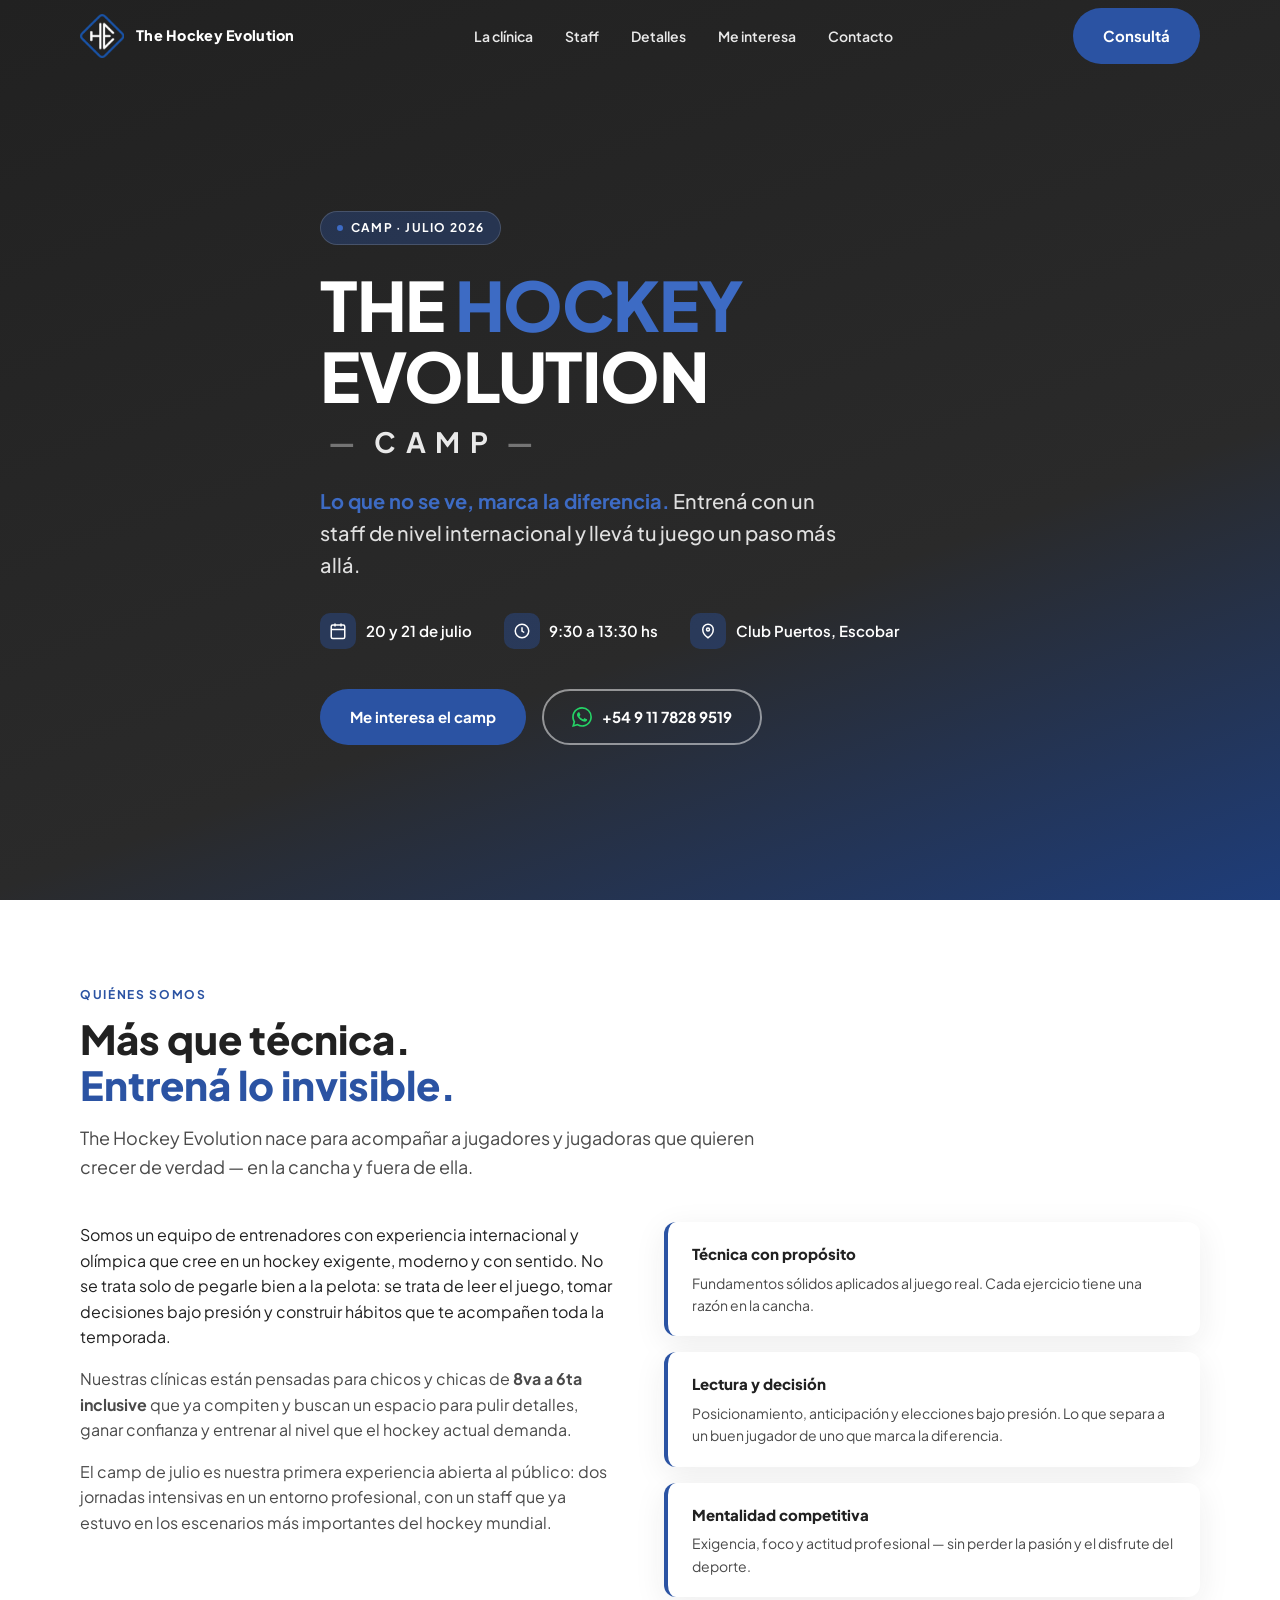
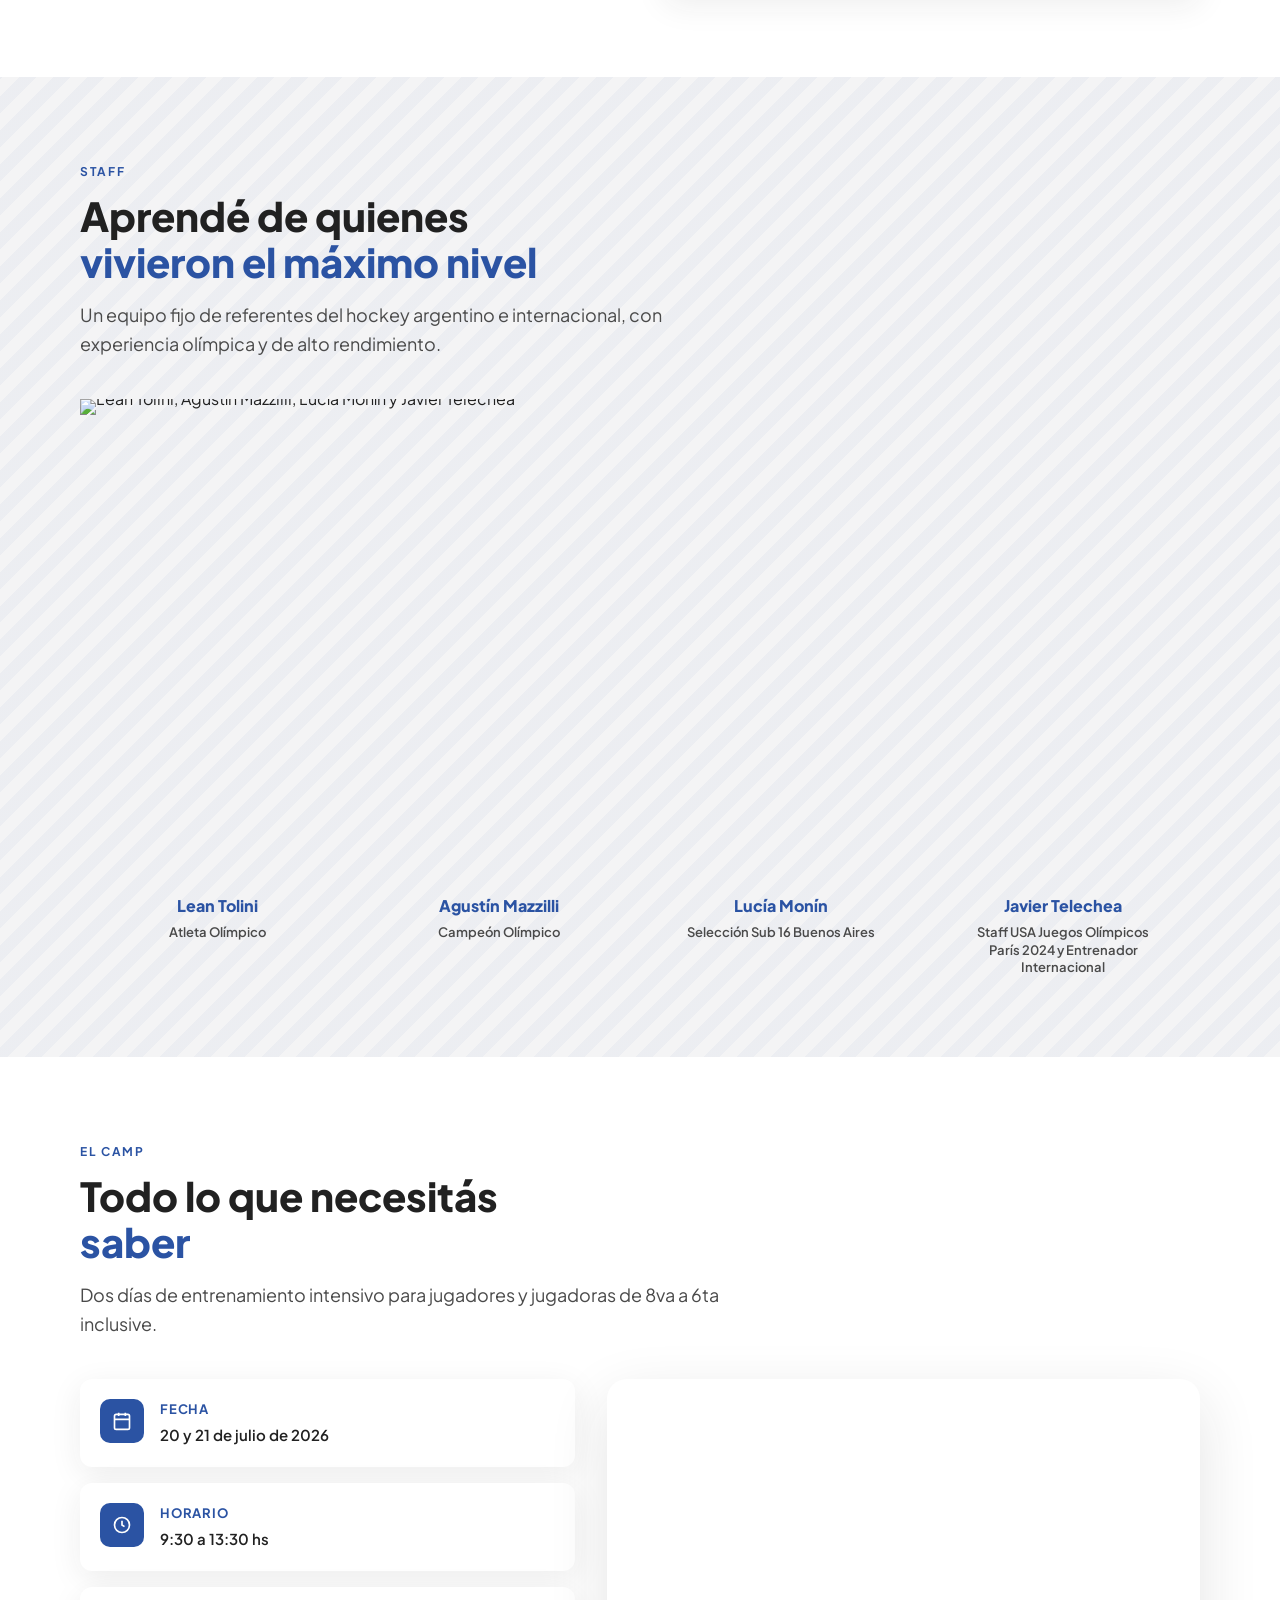
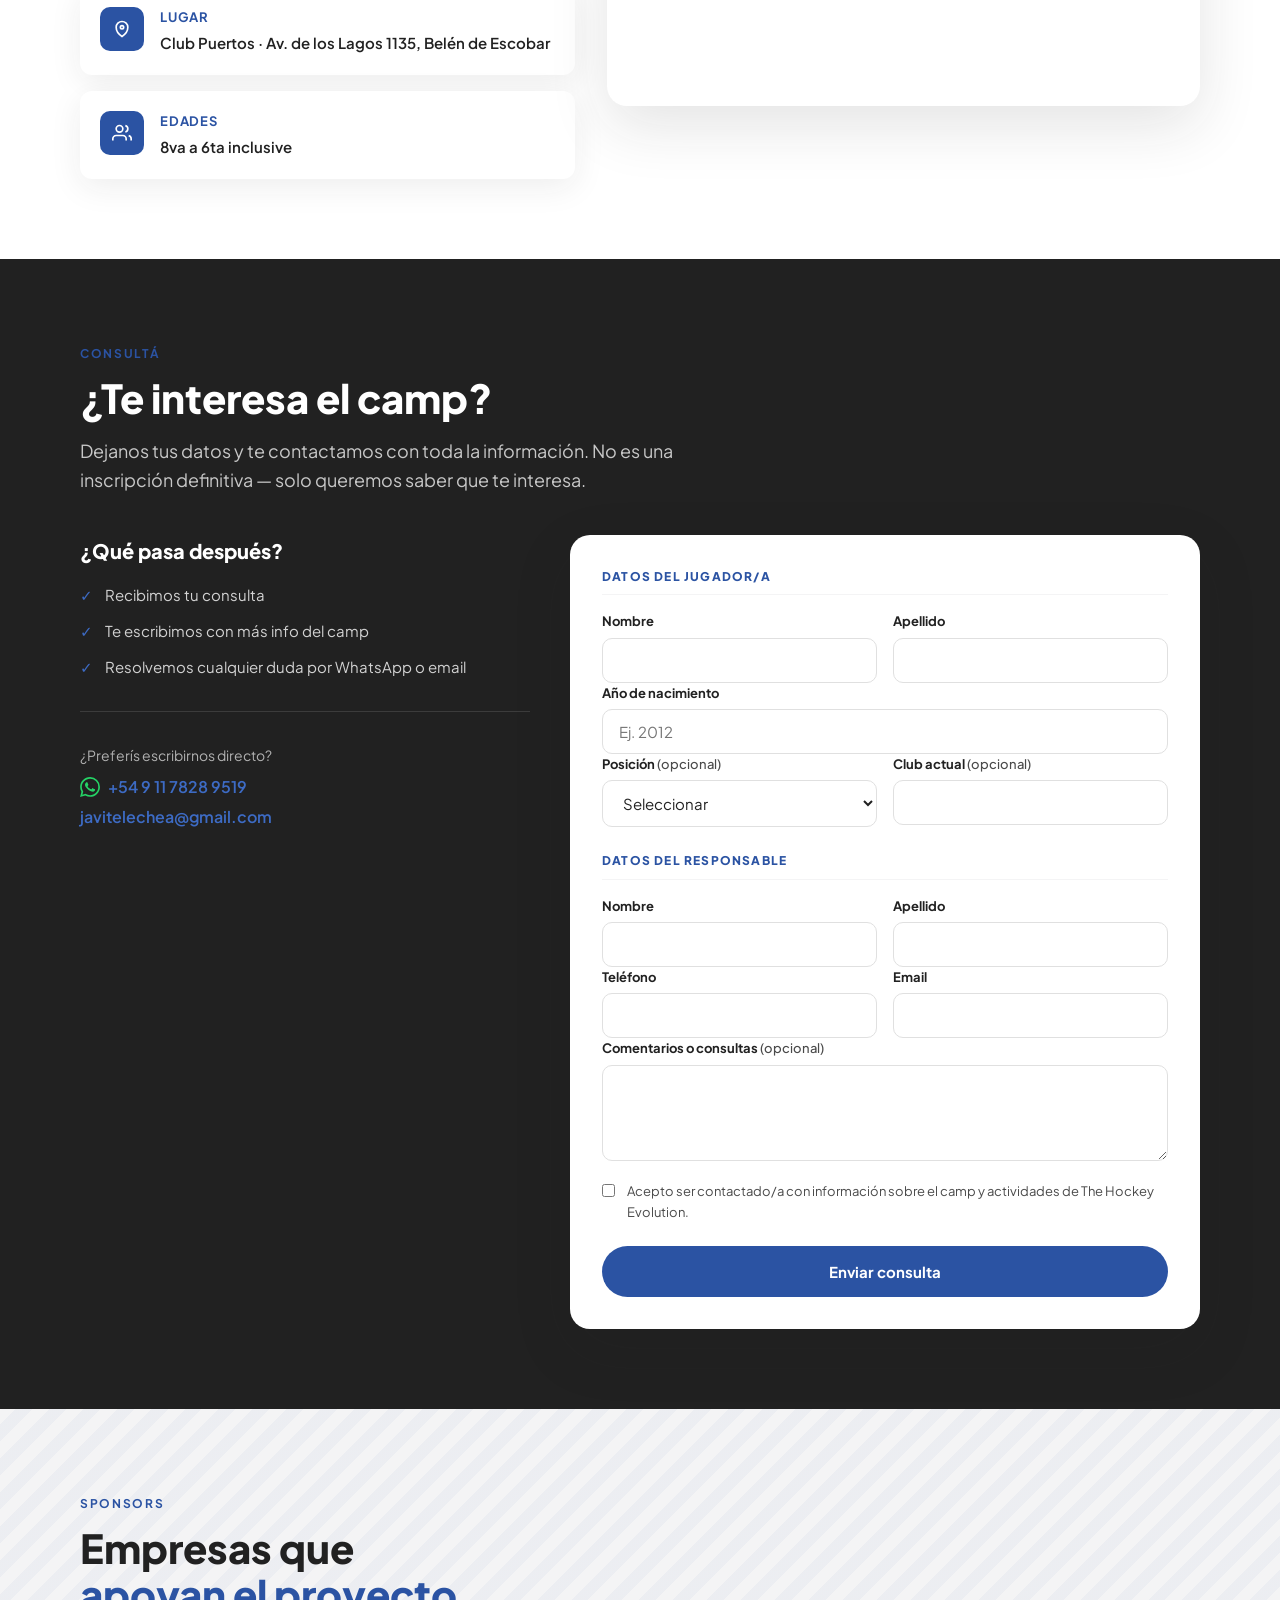
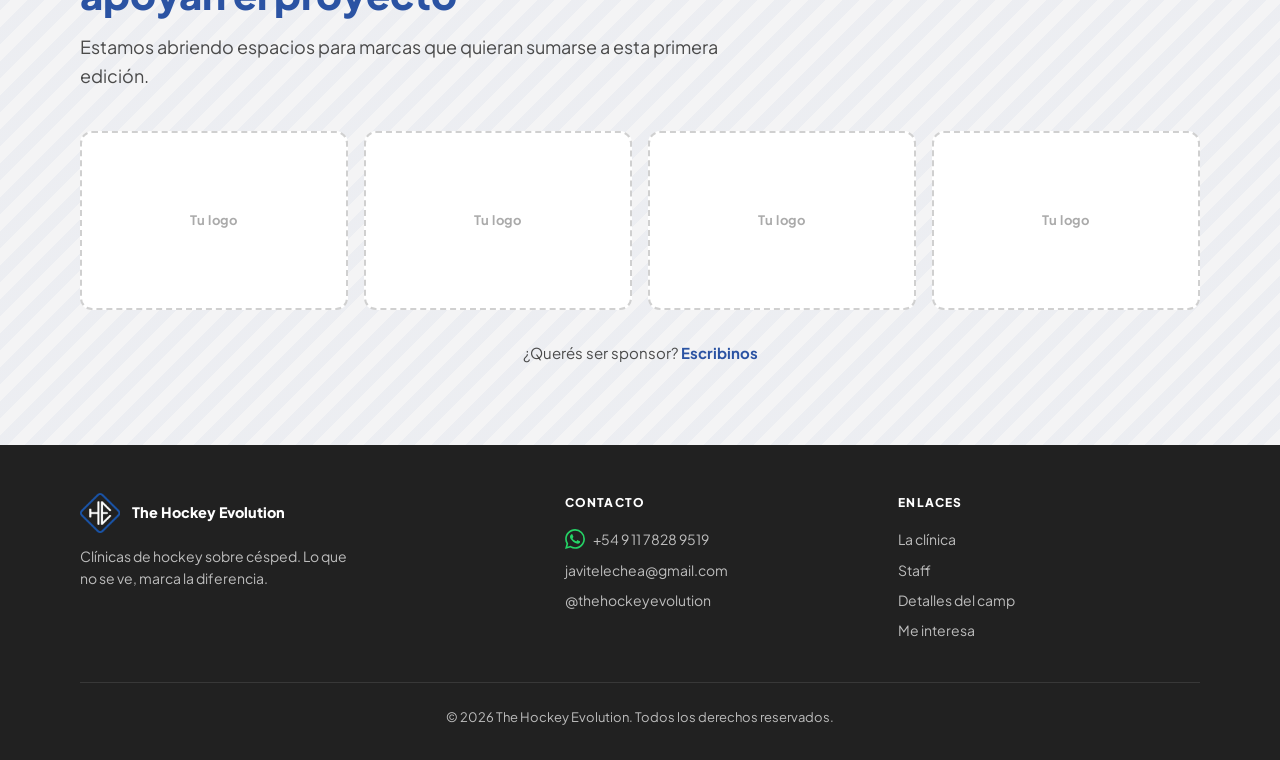
==== commit d1d2e73f: "ok" ====
--- a/index.html
+++ b/index.html
@@ -5,7 +5,7 @@
     <meta name="viewport" content="width=device-width, initial-scale=1.0" />
     <meta
       name="description"
-      content="The Hockey Evolution — Clínicas de hockey sobre césped para jugadores y jugadoras de 12 a 16 años. Camp 20 y 21 de julio 2026 en Club Puertos, Escobar."
+      content="The Hockey Evolution — Clínicas de hockey sobre césped para jugadores y jugadoras de 8va a 6ta inclusive. Camp 20 y 21 de julio 2026 en Club Puertos, Escobar."
     />
     <title>The Hockey Evolution — Camp Julio 2026</title>
     <link rel="preconnect" href="https://fonts.googleapis.com" />
@@ -111,7 +111,7 @@
         <div class="hero__actions">
           <a href="#inscripcion" class="btn btn--primary">Me interesa el camp</a>
           <a
-            href="https://wa.me/5491165828731"
+            href="https://wa.me/5491178289519"
             class="btn btn--outline whatsapp-link"
             target="_blank"
             rel="noopener noreferrer"
@@ -123,7 +123,7 @@
               width="20"
               height="20"
             />
-            +54 9 11 6582 8731
+            +54 9 11 7828 9519
           </a>
         </div>
       </div>
@@ -154,7 +154,7 @@
             </p>
             <p>
               Nuestras clínicas están pensadas para chicos y chicas de
-              <strong>12 a 16 años</strong> que ya compiten y buscan un espacio
+              <strong>8va a 6ta inclusive</strong> que ya compiten y buscan un espacio
               para pulir detalles, ganar confianza y entrenar al nivel que el
               hockey actual demanda.
             </p>
@@ -210,10 +210,11 @@
         <div class="staff-showcase">
           <div class="staff-showcase__photo reveal reveal--scale">
             <img
-              src="images/staff.png"
+              src="images/staff1.png"
               alt="Lean Tolini, Agustín Mazzilli, Lucía Monín y Javier Telechea"
-              width="1120"
-              height="560"
+              width="4000"
+              height="1738"
+              loading="lazy"
             />
           </div>
 
@@ -253,8 +254,8 @@
             Todo lo que necesitás<br /><span>saber</span>
           </h2>
           <p class="section__lead">
-            Dos días de entrenamiento intensivo para jugadores y jugadoras de 12
-            a 16 años.
+            Dos días de entrenamiento intensivo para jugadores y jugadoras de 8va
+            a 6ta inclusive.
           </p>
         </div>
 
@@ -309,7 +310,7 @@
               </div>
               <div>
                 <h3>Edades</h3>
-                <p>12 a 16 años</p>
+                <p>8va a 6ta inclusive</p>
               </div>
             </article>
           </div>
@@ -351,7 +352,7 @@
             <div class="form-aside__contact">
               <p>¿Preferís escribirnos directo?</p>
               <a
-                href="https://wa.me/5491165828731"
+                href="https://wa.me/5491178289519"
                 class="whatsapp-link"
                 target="_blank"
                 rel="noopener noreferrer"
@@ -363,7 +364,7 @@
                   width="20"
                   height="20"
                 />
-                +54 9 11 6582 8731
+                +54 9 11 7828 9519
               </a><br />
               <a href="mailto:javitelechea@gmail.com">javitelechea@gmail.com</a>
             </div>
@@ -541,7 +542,7 @@
             <h4>Contacto</h4>
             <div class="footer__links">
               <a
-                href="https://wa.me/5491165828731"
+                href="https://wa.me/5491178289519"
                 class="whatsapp-link"
                 target="_blank"
                 rel="noopener noreferrer"
@@ -553,7 +554,7 @@
                   width="20"
                   height="20"
                 />
-                +54 9 11 6582 8731
+                +54 9 11 7828 9519
               </a>
               <a href="mailto:javitelechea@gmail.com">javitelechea@gmail.com</a>
               <a
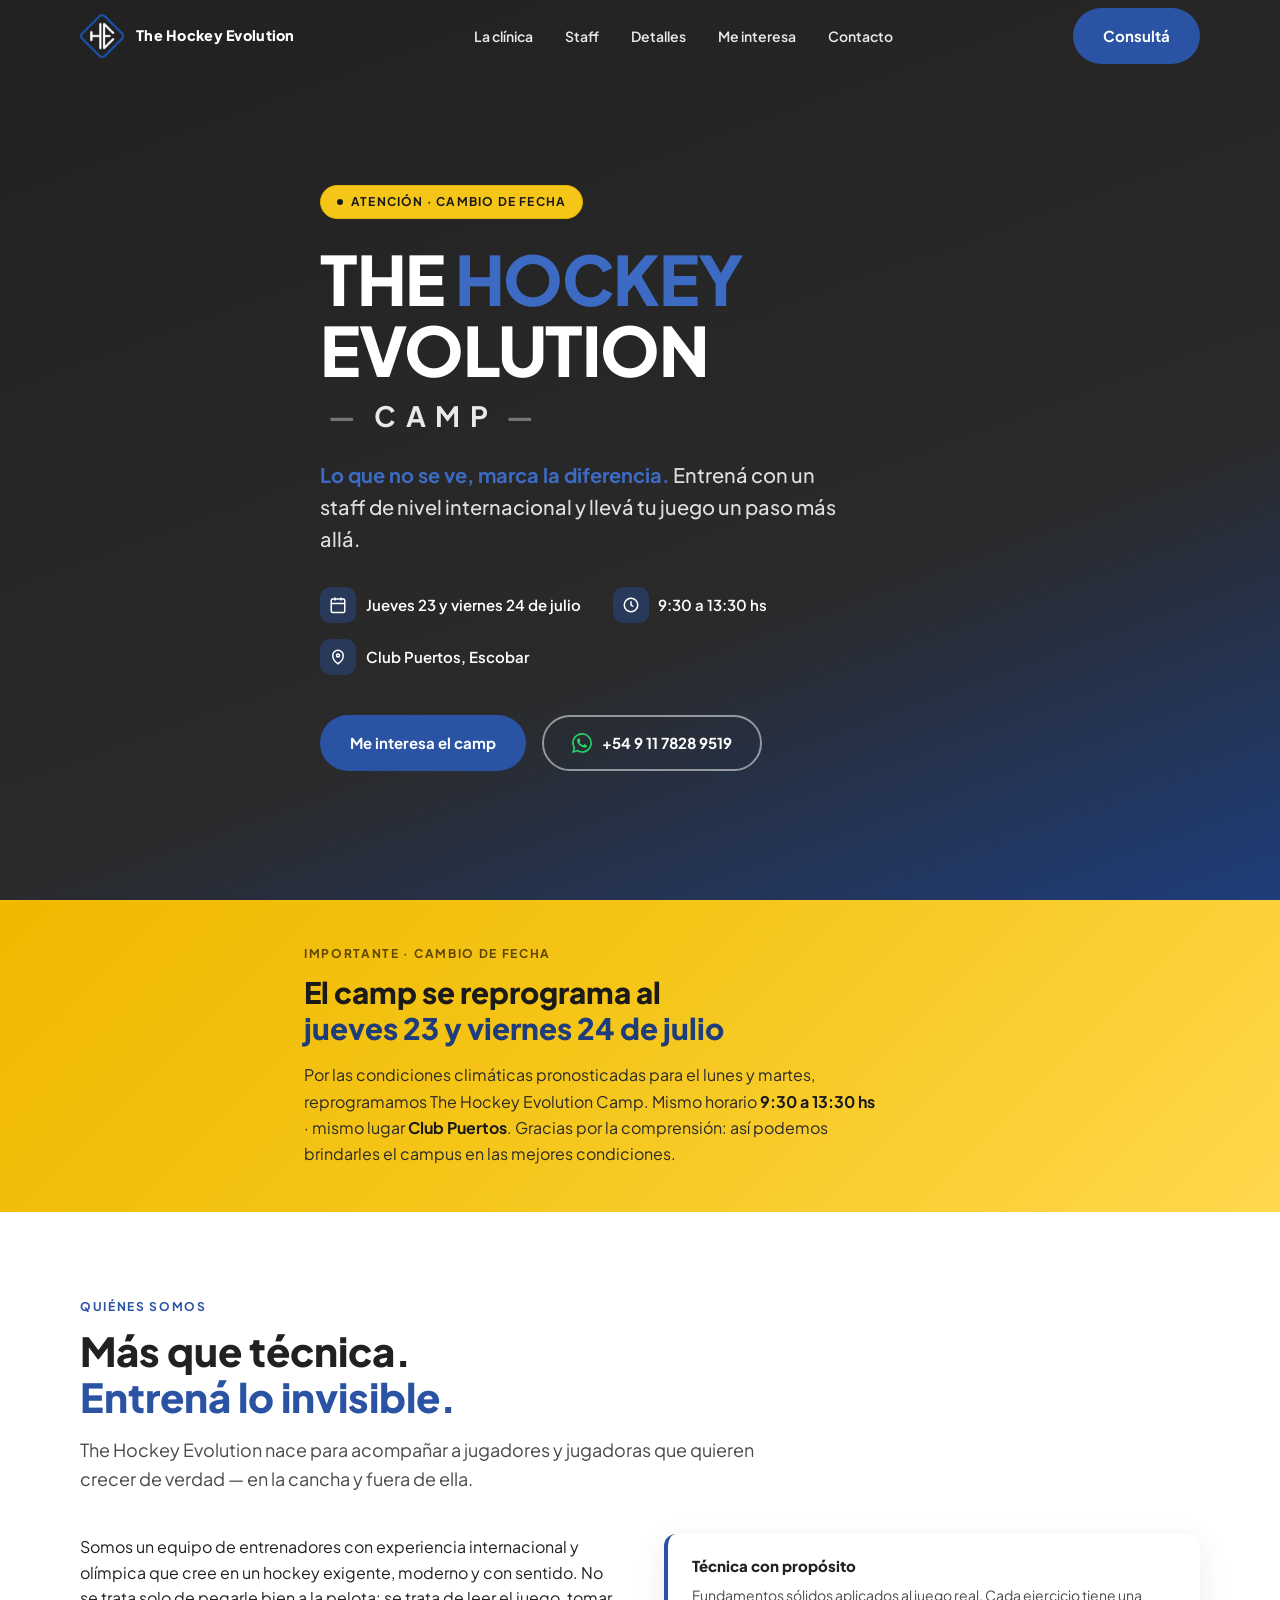
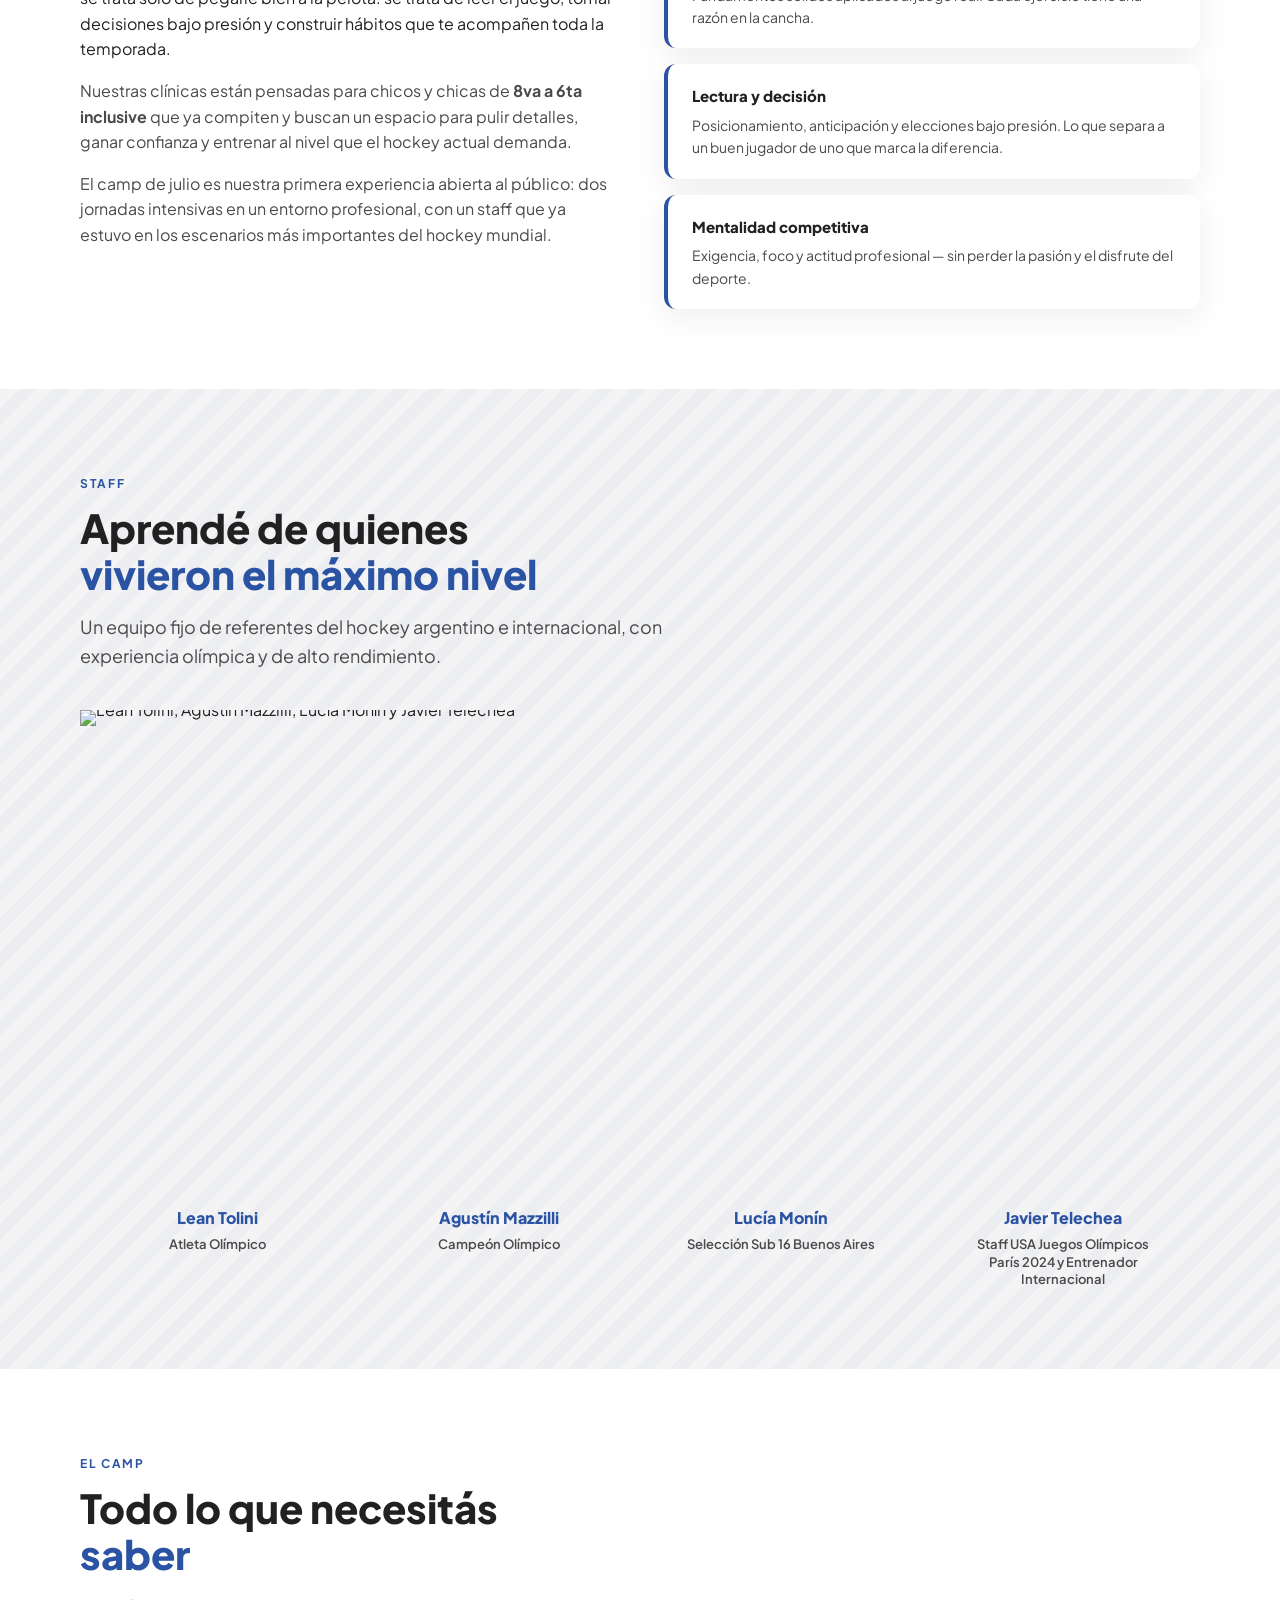
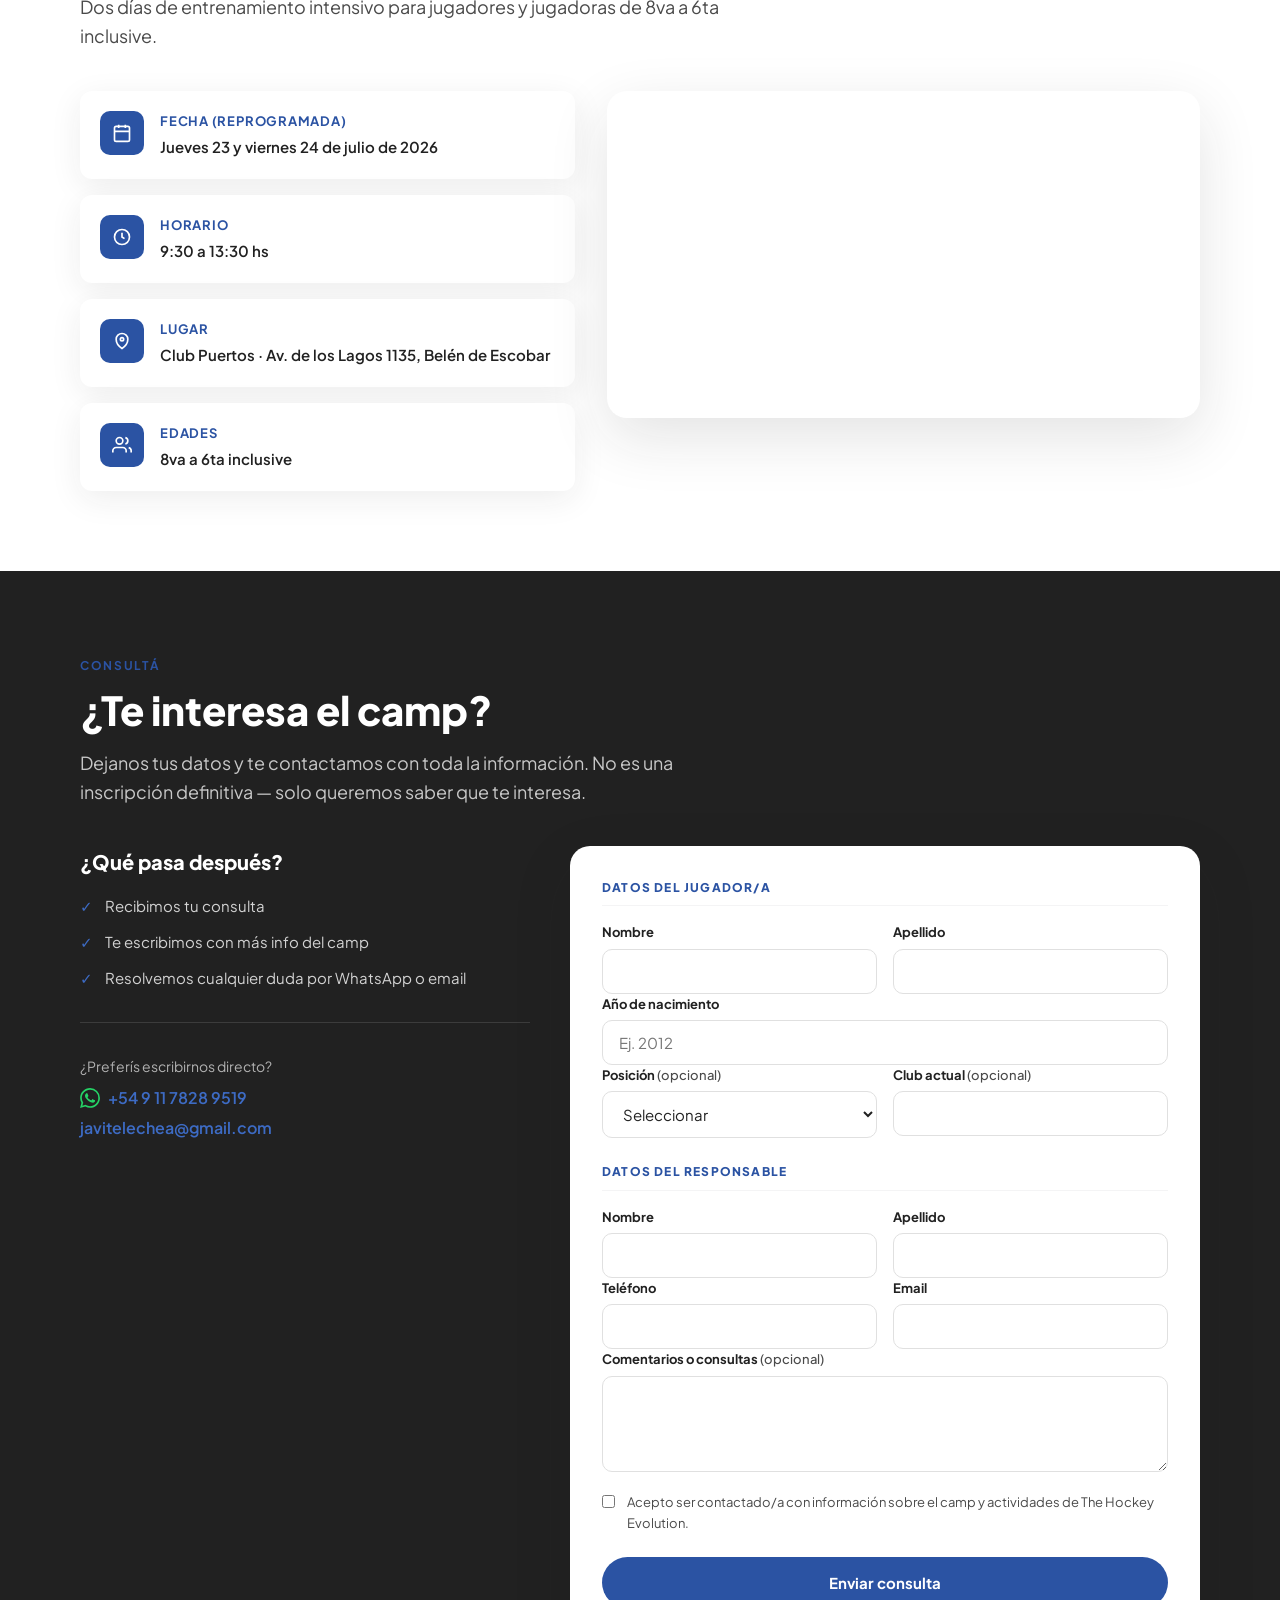
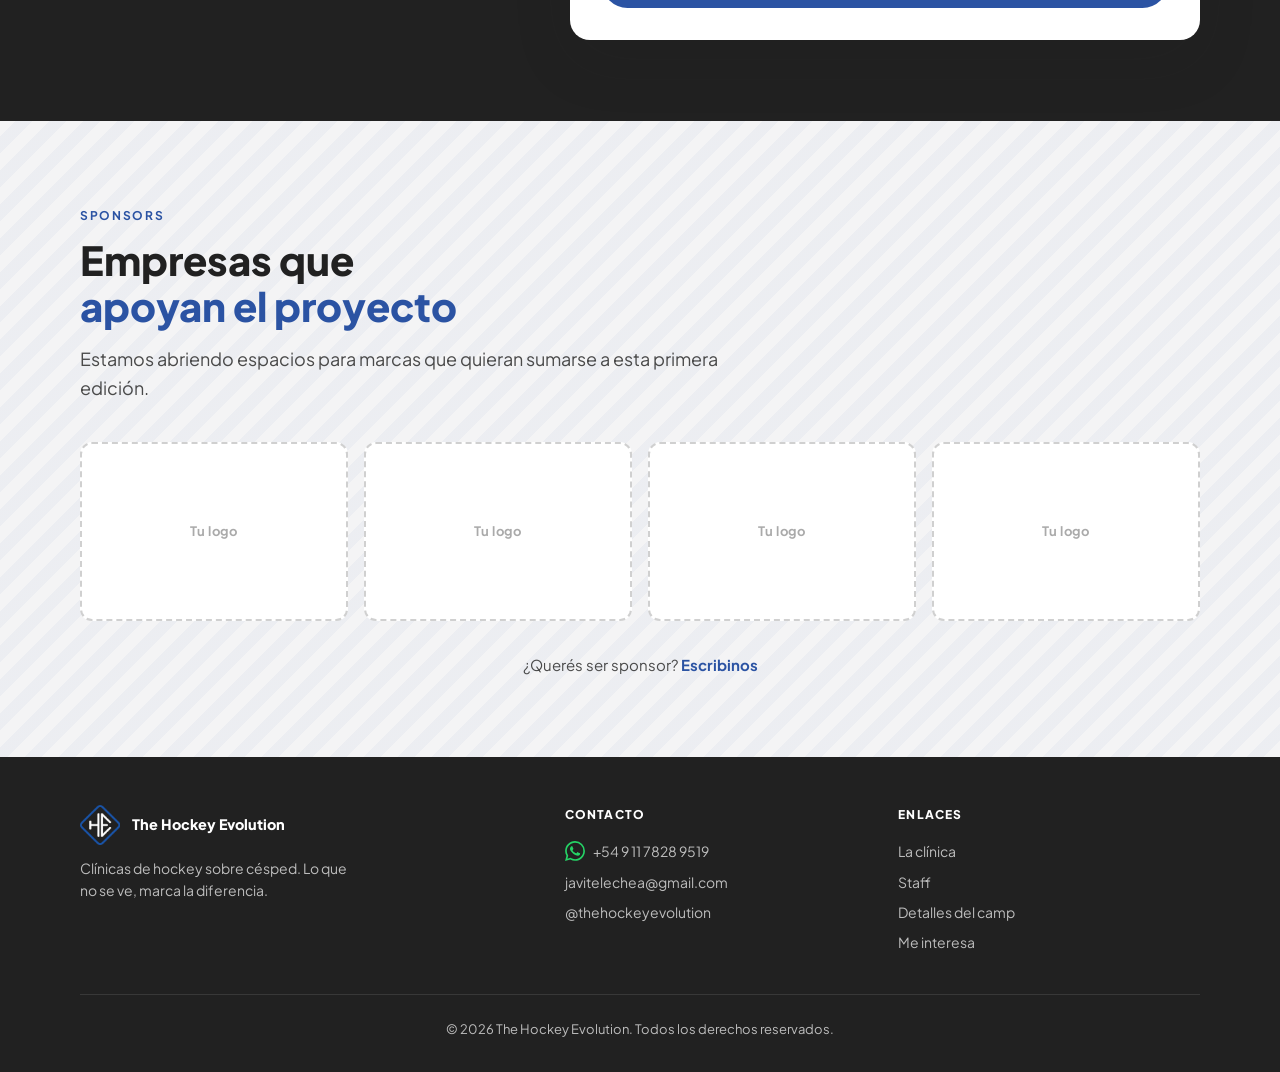
==== commit 8e234726: "Aviso de cambio de fecha del camp por clima (23 y 24 de julio). Co-authored-by: Cursor <cursoragent@" ====
--- a/index.html
+++ b/index.html
@@ -5,7 +5,7 @@
     <meta name="viewport" content="width=device-width, initial-scale=1.0" />
     <meta
       name="description"
-      content="The Hockey Evolution — Clínicas de hockey sobre césped para jugadores y jugadoras de 8va a 6ta inclusive. Camp 20 y 21 de julio 2026 en Club Puertos, Escobar."
+      content="The Hockey Evolution — Clínicas de hockey sobre césped para jugadores y jugadoras de 8va a 6ta inclusive. Camp 23 y 24 de julio 2026 (jueves y viernes) en Club Puertos, Escobar."
     />
     <title>The Hockey Evolution — Camp Julio 2026</title>
     <link rel="preconnect" href="https://fonts.googleapis.com" />
@@ -62,9 +62,9 @@
     <section class="hero" id="inicio">
       <div class="hero__bg" aria-hidden="true"></div>
       <div class="container hero__content reveal">
-        <div class="hero__badge">
+        <div class="hero__badge hero__badge--alert">
           <span class="hero__badge-dot"></span>
-          Camp · Julio 2026
+          Atención · Cambio de fecha
         </div>
 
         <h1 class="hero__title">
@@ -86,7 +86,7 @@
                 <path d="M16 2v4M8 2v4M3 10h18" />
               </svg>
             </span>
-            20 y 21 de julio
+            Jueves 23 y viernes 24 de julio
           </div>
           <div class="hero__meta-item">
             <span class="hero__meta-icon" aria-hidden="true">
@@ -128,6 +128,24 @@
         </div>
       </div>
     </section>
+
+    <!-- Aviso cambio de fecha -->
+    <aside class="date-notice" role="status" aria-label="Cambio de fecha del camp">
+      <div class="container date-notice__inner reveal">
+        <p class="date-notice__label">Importante · Cambio de fecha</p>
+        <h2 class="date-notice__title">
+          El camp se reprograma al<br />
+          <span>jueves 23 y viernes 24 de julio</span>
+        </h2>
+        <p class="date-notice__text">
+          Por las condiciones climáticas pronosticadas para el lunes y martes,
+          reprogramamos The Hockey Evolution Camp. Mismo horario
+          <strong>9:30 a 13:30 hs</strong> · mismo lugar
+          <strong>Club Puertos</strong>. Gracias por la comprensión: así
+          podemos brindarles el campus en las mejores condiciones.
+        </p>
+      </div>
+    </aside>
 
     <!-- La clínica -->
     <section class="section" id="clinica">
@@ -269,8 +287,8 @@
                 </svg>
               </div>
               <div>
-                <h3>Fecha</h3>
-                <p>20 y 21 de julio de 2026</p>
+                <h3>Fecha (reprogramada)</h3>
+                <p>Jueves 23 y viernes 24 de julio de 2026</p>
               </div>
             </article>
 
--- a/css/styles.css
+++ b/css/styles.css
@@ -499,6 +499,77 @@
   gap: 1rem;
 }
 
+.hero__badge--alert {
+  background: #f5c518;
+  border-color: #e0b000;
+  color: #1a1a1a;
+}
+
+.hero__badge--alert .hero__badge-dot {
+  background: #1a1a1a;
+}
+
+/* ── Date notice ── */
+.date-notice {
+  background: #f5c518;
+  color: #1a1a1a;
+  padding: 2.75rem 0;
+  position: relative;
+  overflow: hidden;
+}
+
+.date-notice::before {
+  content: "";
+  position: absolute;
+  inset: 0;
+  background: linear-gradient(
+    135deg,
+    #f0b800 0%,
+    #f5c518 45%,
+    #ffd84d 100%
+  );
+  opacity: 1;
+}
+
+.date-notice__inner {
+  position: relative;
+  z-index: 1;
+  max-width: 42rem;
+}
+
+.date-notice__label {
+  font-size: 0.75rem;
+  font-weight: 700;
+  letter-spacing: 0.14em;
+  text-transform: uppercase;
+  margin-bottom: 0.75rem;
+  color: #5c4500;
+}
+
+.date-notice__title {
+  font-size: clamp(1.35rem, 3.5vw, 1.85rem);
+  font-weight: 800;
+  line-height: 1.2;
+  margin-bottom: 1rem;
+  color: #1a1a1a;
+}
+
+.date-notice__title span {
+  color: var(--blue-dark);
+}
+
+.date-notice__text {
+  font-size: 1rem;
+  line-height: 1.65;
+  color: #2a2a2a;
+  max-width: 48ch;
+}
+
+.date-notice__text strong {
+  color: #1a1a1a;
+  font-weight: 700;
+}
+
 /* ── About ── */
 .about__grid {
   display: grid;
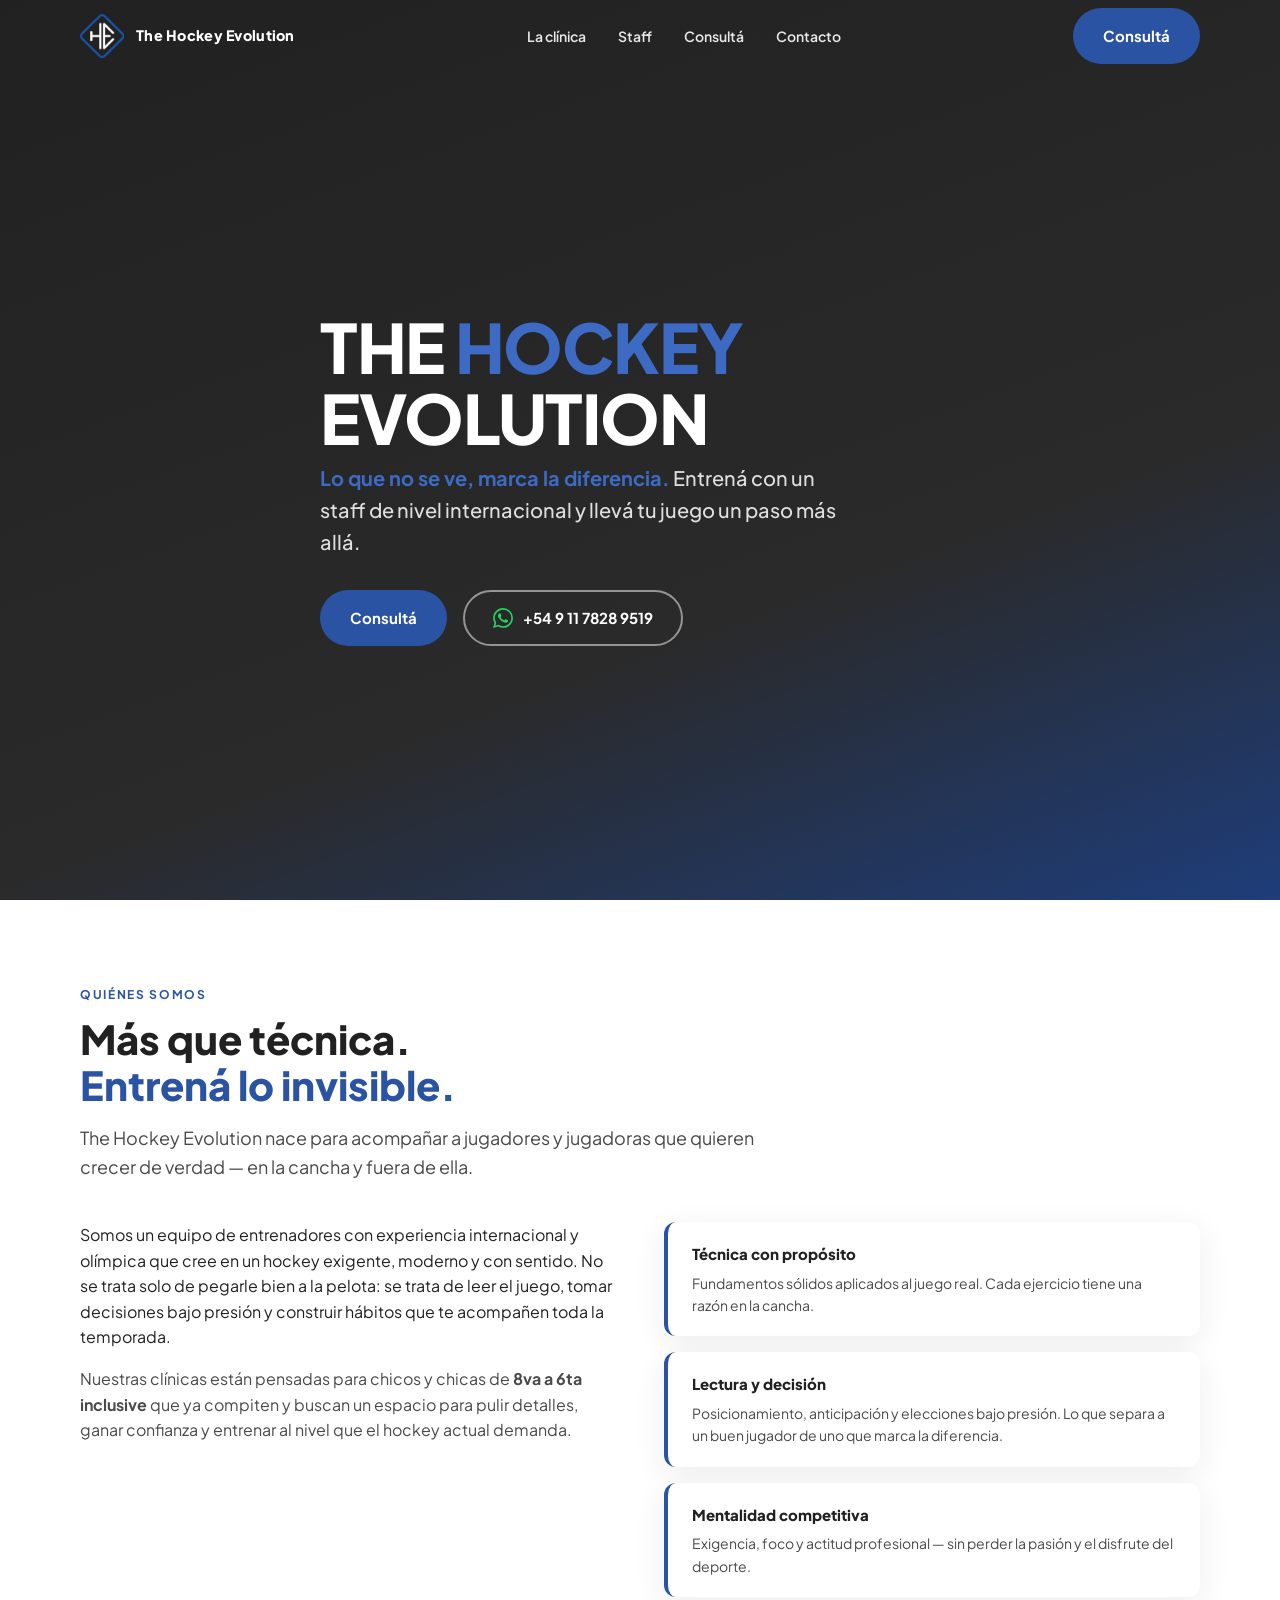
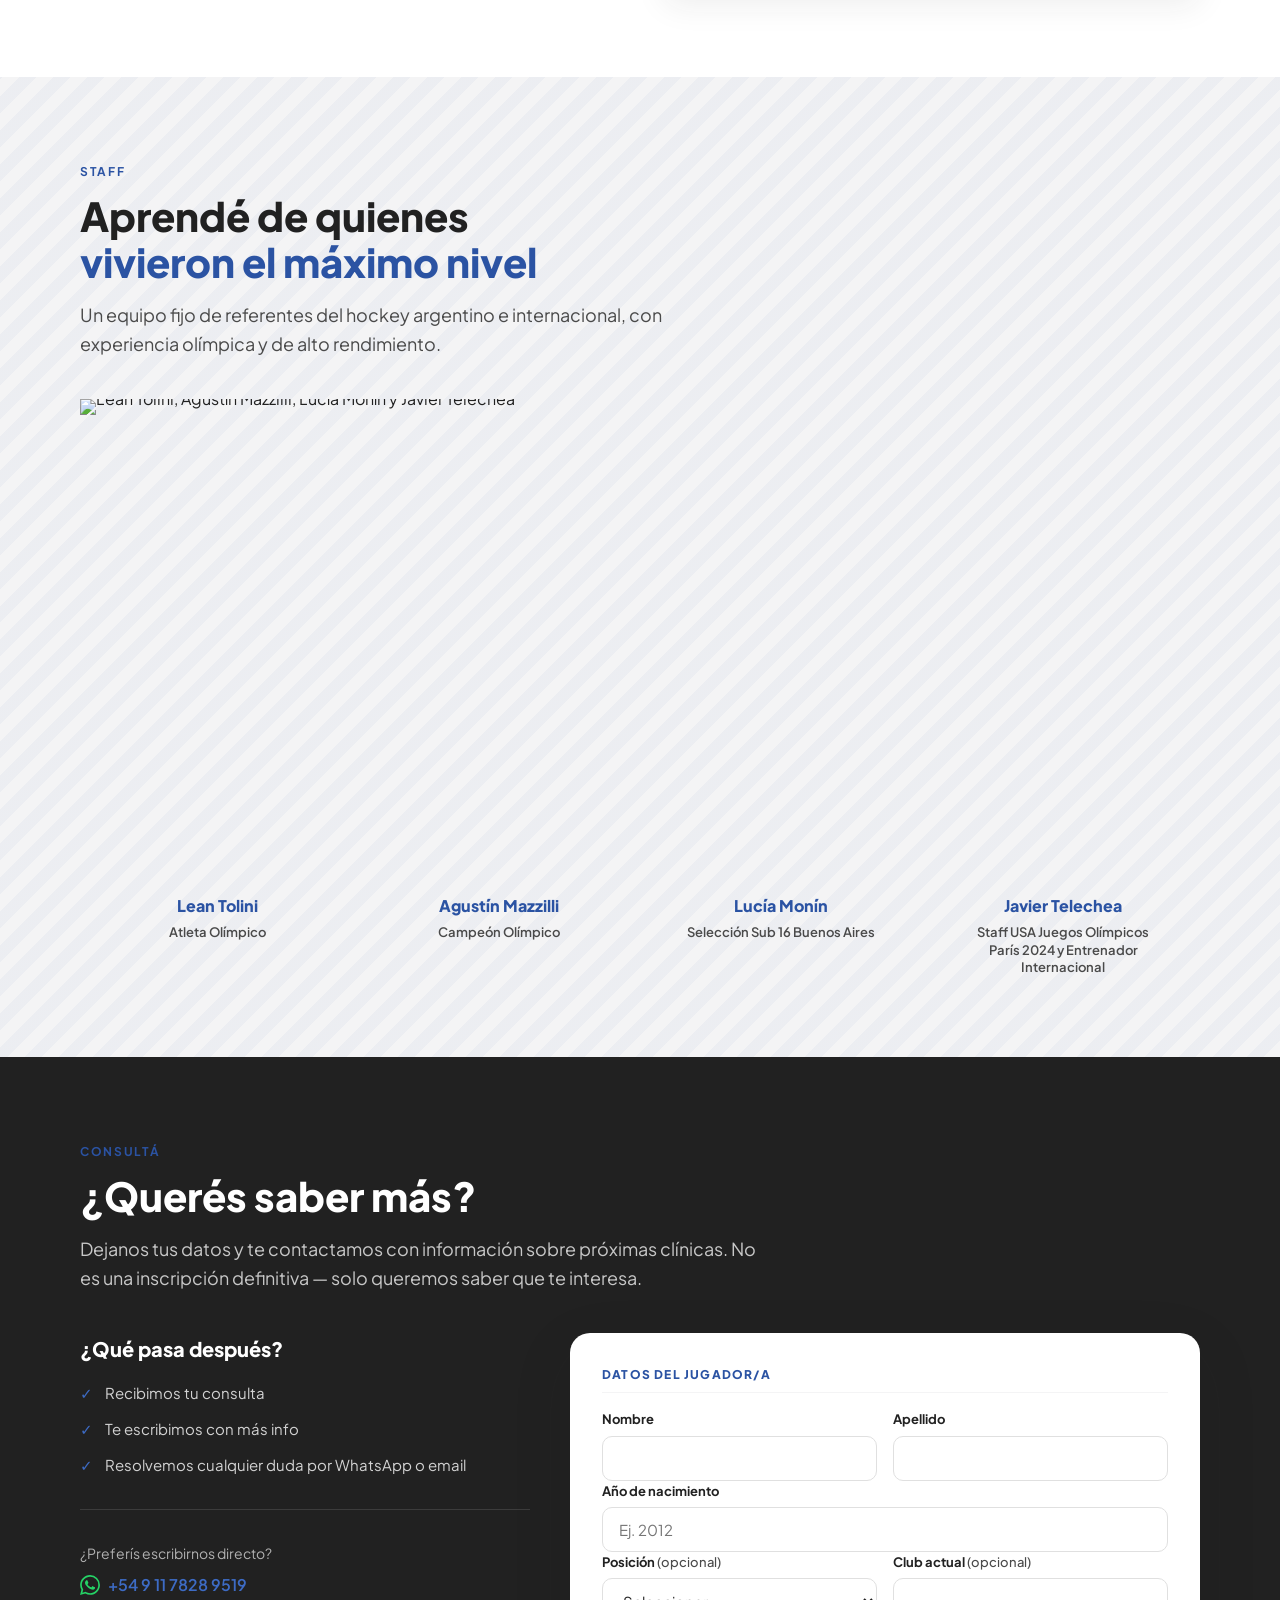
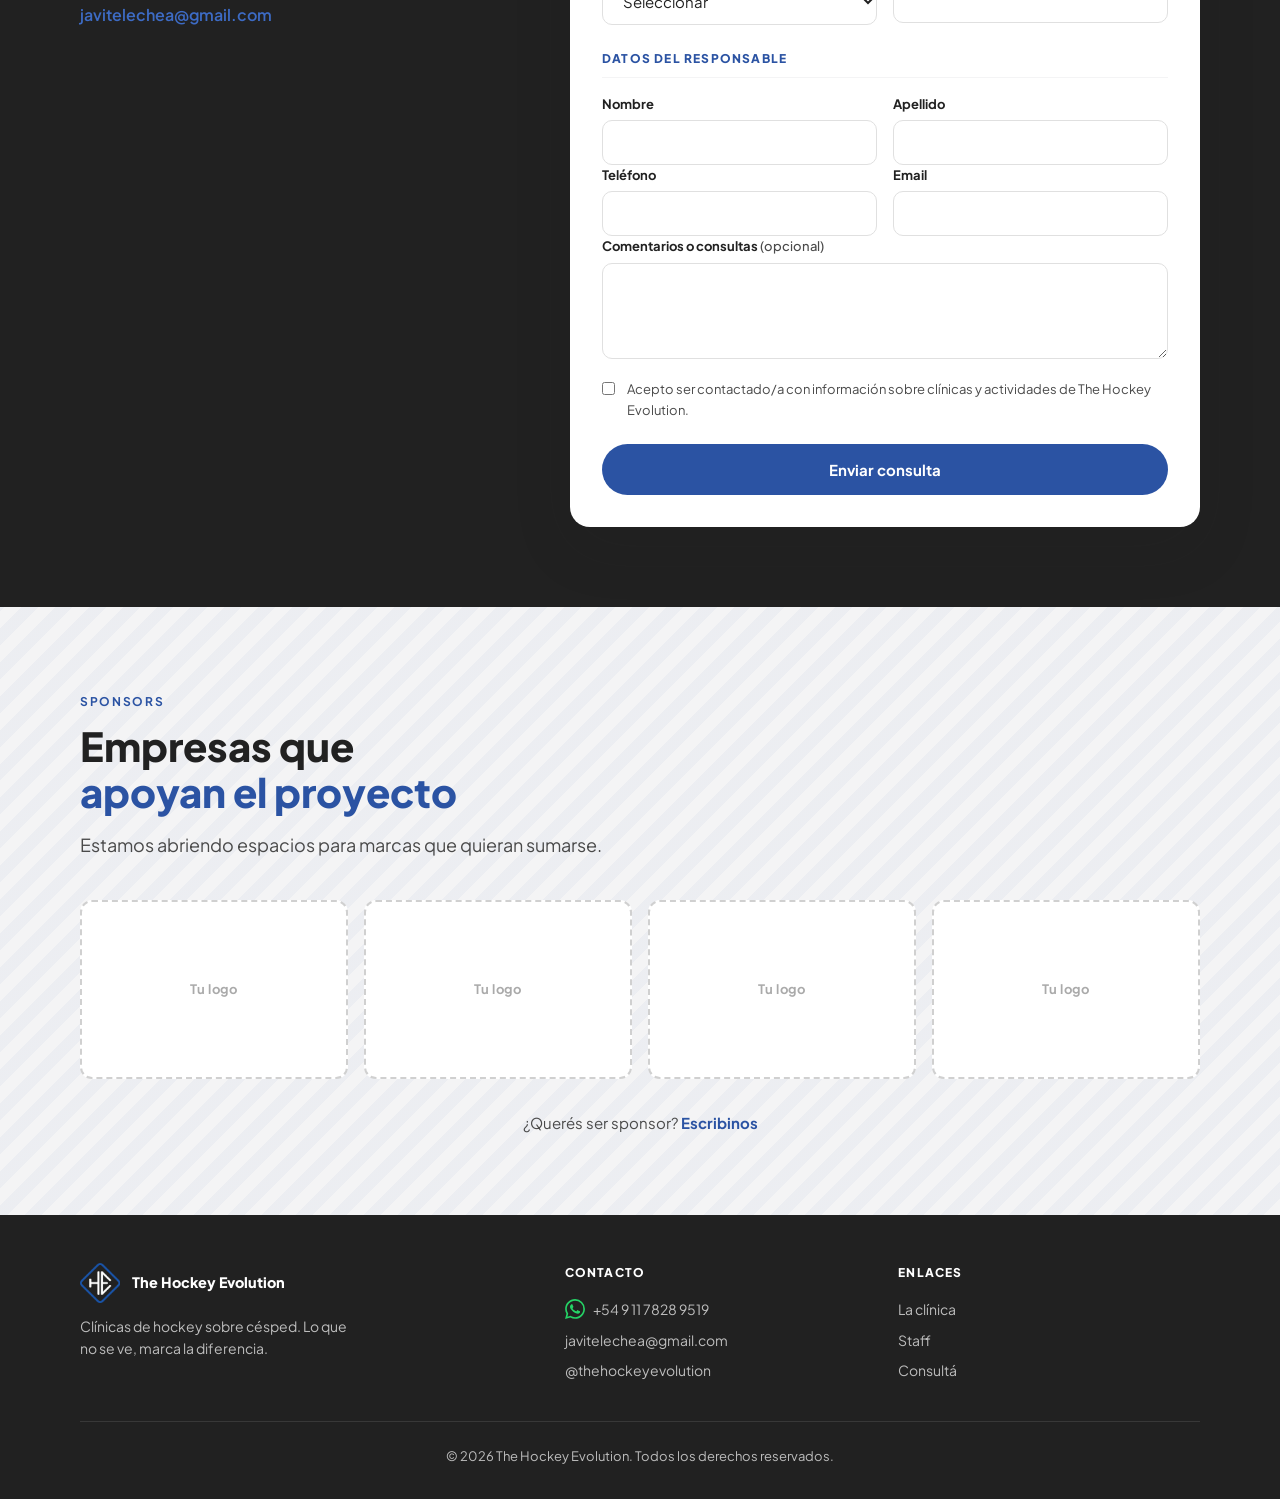
==== commit 7a9bfd66: "oik" ====
--- a/index.html
+++ b/index.html
@@ -5,9 +5,9 @@
     <meta name="viewport" content="width=device-width, initial-scale=1.0" />
     <meta
       name="description"
-      content="The Hockey Evolution — Clínicas de hockey sobre césped para jugadores y jugadoras de 8va a 6ta inclusive. Camp 23 y 24 de julio 2026 (jueves y viernes) en Club Puertos, Escobar."
+      content="The Hockey Evolution — Clínicas de hockey sobre césped para jugadores y jugadoras de 8va a 6ta inclusive. Lo que no se ve, marca la diferencia."
     />
-    <title>The Hockey Evolution — Camp Julio 2026</title>
+    <title>The Hockey Evolution — Clínicas de hockey</title>
     <link rel="preconnect" href="https://fonts.googleapis.com" />
     <link rel="preconnect" href="https://fonts.gstatic.com" crossorigin />
     <link
@@ -37,8 +37,7 @@
           <ul class="nav__links" id="nav-links">
             <li><a href="#clinica" class="nav__link">La clínica</a></li>
             <li><a href="#staff" class="nav__link">Staff</a></li>
-            <li><a href="#detalles" class="nav__link">Detalles</a></li>
-            <li><a href="#inscripcion" class="nav__link">Me interesa</a></li>
+            <li><a href="#inscripcion" class="nav__link">Consultá</a></li>
             <li><a href="#contacto" class="nav__link">Contacto</a></li>
           </ul>
         </nav>
@@ -62,54 +61,17 @@
     <section class="hero" id="inicio">
       <div class="hero__bg" aria-hidden="true"></div>
       <div class="container hero__content reveal">
-        <div class="hero__badge hero__badge--alert">
-          <span class="hero__badge-dot"></span>
-          Atención · Cambio de fecha
-        </div>
-
         <h1 class="hero__title">
           THE <span class="accent">HOCKEY</span><br />EVOLUTION
         </h1>
-
-        <p class="hero__camp">Camp</p>
 
         <p class="hero__slogan">
           <em>Lo que no se ve, marca la diferencia.</em> Entrená con un staff de
           nivel internacional y llevá tu juego un paso más allá.
         </p>
 
-        <div class="hero__meta">
-          <div class="hero__meta-item">
-            <span class="hero__meta-icon" aria-hidden="true">
-              <svg fill="none" viewBox="0 0 24 24" stroke-width="2">
-                <rect x="3" y="4" width="18" height="18" rx="2" />
-                <path d="M16 2v4M8 2v4M3 10h18" />
-              </svg>
-            </span>
-            Jueves 23 y viernes 24 de julio
-          </div>
-          <div class="hero__meta-item">
-            <span class="hero__meta-icon" aria-hidden="true">
-              <svg fill="none" viewBox="0 0 24 24" stroke-width="2">
-                <circle cx="12" cy="12" r="9" />
-                <path d="M12 7v5l3 2" />
-              </svg>
-            </span>
-            9:30 a 13:30 hs
-          </div>
-          <div class="hero__meta-item">
-            <span class="hero__meta-icon" aria-hidden="true">
-              <svg fill="none" viewBox="0 0 24 24" stroke-width="2">
-                <path d="M12 21s7-4.5 7-11a7 7 0 1 0-14 0c0 6.5 7 11 7 11z" />
-                <circle cx="12" cy="10" r="2" />
-              </svg>
-            </span>
-            Club Puertos, Escobar
-          </div>
-        </div>
-
         <div class="hero__actions">
-          <a href="#inscripcion" class="btn btn--primary">Me interesa el camp</a>
+          <a href="#inscripcion" class="btn btn--primary">Consultá</a>
           <a
             href="https://wa.me/5491178289519"
             class="btn btn--outline whatsapp-link"
@@ -129,24 +91,6 @@
       </div>
     </section>
 
-    <!-- Aviso cambio de fecha -->
-    <aside class="date-notice" role="status" aria-label="Cambio de fecha del camp">
-      <div class="container date-notice__inner reveal">
-        <p class="date-notice__label">Importante · Cambio de fecha</p>
-        <h2 class="date-notice__title">
-          El camp se reprograma al<br />
-          <span>jueves 23 y viernes 24 de julio</span>
-        </h2>
-        <p class="date-notice__text">
-          Por las condiciones climáticas pronosticadas para el lunes y martes,
-          reprogramamos The Hockey Evolution Camp. Mismo horario
-          <strong>9:30 a 13:30 hs</strong> · mismo lugar
-          <strong>Club Puertos</strong>. Gracias por la comprensión: así
-          podemos brindarles el campus en las mejores condiciones.
-        </p>
-      </div>
-    </aside>
-
     <!-- La clínica -->
     <section class="section" id="clinica">
       <div class="container">
@@ -175,12 +119,6 @@
               <strong>8va a 6ta inclusive</strong> que ya compiten y buscan un espacio
               para pulir detalles, ganar confianza y entrenar al nivel que el
               hockey actual demanda.
-            </p>
-            <p>
-              El camp de julio es nuestra primera experiencia abierta al
-              público: dos jornadas intensivas en un entorno profesional, con
-              un staff que ya estuvo en los escenarios más importantes del
-              hockey mundial.
             </p>
           </div>
 
@@ -263,98 +201,16 @@
       </div>
     </section>
 
-    <!-- Detalles -->
-    <section class="section" id="detalles">
-      <div class="container">
-        <div class="reveal">
-          <span class="section__eyebrow">El camp</span>
-          <h2 class="section__title">
-            Todo lo que necesitás<br /><span>saber</span>
-          </h2>
-          <p class="section__lead">
-            Dos días de entrenamiento intensivo para jugadores y jugadoras de 8va
-            a 6ta inclusive.
-          </p>
-        </div>
-
-        <div class="details__grid">
-          <div class="details__cards reveal reveal-stagger">
-            <article class="detail-card">
-              <div class="detail-card__icon" aria-hidden="true">
-                <svg fill="none" viewBox="0 0 24 24" stroke-width="2">
-                  <rect x="3" y="4" width="18" height="18" rx="2" />
-                  <path d="M16 2v4M8 2v4M3 10h18" />
-                </svg>
-              </div>
-              <div>
-                <h3>Fecha (reprogramada)</h3>
-                <p>Jueves 23 y viernes 24 de julio de 2026</p>
-              </div>
-            </article>
-
-            <article class="detail-card">
-              <div class="detail-card__icon" aria-hidden="true">
-                <svg fill="none" viewBox="0 0 24 24" stroke-width="2">
-                  <circle cx="12" cy="12" r="9" />
-                  <path d="M12 7v5l3 2" />
-                </svg>
-              </div>
-              <div>
-                <h3>Horario</h3>
-                <p>9:30 a 13:30 hs</p>
-              </div>
-            </article>
-
-            <article class="detail-card">
-              <div class="detail-card__icon" aria-hidden="true">
-                <svg fill="none" viewBox="0 0 24 24" stroke-width="2">
-                  <path d="M12 21s7-4.5 7-11a7 7 0 1 0-14 0c0 6.5 7 11 7 11z" />
-                  <circle cx="12" cy="10" r="2" />
-                </svg>
-              </div>
-              <div>
-                <h3>Lugar</h3>
-                <p>Club Puertos · Av. de los Lagos 1135, Belén de Escobar</p>
-              </div>
-            </article>
-
-            <article class="detail-card">
-              <div class="detail-card__icon" aria-hidden="true">
-                <svg fill="none" viewBox="0 0 24 24" stroke-width="2">
-                  <path d="M17 21v-2a4 4 0 0 0-4-4H5a4 4 0 0 0-4 4v2" />
-                  <circle cx="9" cy="7" r="4" />
-                  <path d="M23 21v-2a4 4 0 0 0-3-3.87M16 3.13a4 4 0 0 1 0 7.75" />
-                </svg>
-              </div>
-              <div>
-                <h3>Edades</h3>
-                <p>8va a 6ta inclusive</p>
-              </div>
-            </article>
-          </div>
-
-          <div class="map-wrap reveal reveal--right">
-            <iframe
-              title="Ubicación Club Puertos"
-              loading="lazy"
-              referrerpolicy="no-referrer-when-downgrade"
-              src="https://maps.google.com/maps?q=Club+Puertos,+Av.+de+los+Lagos+1135,+Belén+de+Escobar,+Argentina&t=&z=15&ie=UTF8&iwloc=&output=embed"
-              allowfullscreen
-            ></iframe>
-          </div>
-        </div>
-      </div>
-    </section>
-
     <!-- Consulta / interés -->
     <section class="section inscripcion" id="inscripcion">
       <div class="container">
         <div class="reveal">
           <span class="section__eyebrow">Consultá</span>
-          <h2 class="section__title">¿Te interesa el camp?</h2>
+          <h2 class="section__title">¿Querés saber más?</h2>
           <p class="section__lead">
-            Dejanos tus datos y te contactamos con toda la información. No es
-            una inscripción definitiva — solo queremos saber que te interesa.
+            Dejanos tus datos y te contactamos con información sobre próximas
+            clínicas. No es una inscripción definitiva — solo queremos saber
+            que te interesa.
           </p>
         </div>
 
@@ -363,7 +219,7 @@
             <h3>¿Qué pasa después?</h3>
             <ul>
               <li>Recibimos tu consulta</li>
-              <li>Te escribimos con más info del camp</li>
+              <li>Te escribimos con más info</li>
               <li>Resolvemos cualquier duda por WhatsApp o email</li>
             </ul>
 
@@ -420,8 +276,8 @@
                 type="number"
                 id="anioNacimiento"
                 name="anioNacimiento"
-                min="2009"
-                max="2014"
+                min="2008"
+                max="2016"
                 placeholder="Ej. 2012"
                 required
               />
@@ -499,7 +355,7 @@
 
             <label class="form-checkbox">
               <input type="checkbox" name="acepta" required />
-              Acepto ser contactado/a con información sobre el camp y
+              Acepto ser contactado/a con información sobre clínicas y
               actividades de The Hockey Evolution.
             </label>
 
@@ -520,8 +376,7 @@
             Empresas que<br /><span>apoyan el proyecto</span>
           </h2>
           <p class="section__lead">
-            Estamos abriendo espacios para marcas que quieran sumarse a esta
-            primera edición.
+            Estamos abriendo espacios para marcas que quieran sumarse.
           </p>
         </div>
 
@@ -589,8 +444,7 @@
             <div class="footer__links">
               <a href="#clinica">La clínica</a>
               <a href="#staff">Staff</a>
-              <a href="#detalles">Detalles del camp</a>
-              <a href="#inscripcion">Me interesa</a>
+              <a href="#inscripcion">Consultá</a>
             </div>
           </div>
         </div>
--- a/css/styles.css
+++ b/css/styles.css
@@ -922,6 +922,113 @@
   color: #c62828;
 }
 
+/* ── Feedback / devolución ── */
+.page-feedback {
+  background:
+    radial-gradient(ellipse 80% 50% at 50% -10%, rgba(43, 83, 163, 0.18), transparent),
+    linear-gradient(180deg, #1a1a1a 0%, var(--gray) 40%, #161616 100%);
+  min-height: 100vh;
+}
+
+.page-feedback .nav {
+  position: sticky;
+  background: rgba(255, 255, 255, 0.96);
+  backdrop-filter: blur(12px);
+  box-shadow: 0 1px 0 rgba(0, 0, 0, 0.06);
+}
+
+.page-feedback .feedback {
+  padding-top: 3rem;
+  padding-bottom: 4rem;
+  background: transparent;
+}
+
+.form-layout--single {
+  grid-template-columns: 1fr;
+  max-width: 640px;
+  margin-inline: auto;
+}
+
+.form-rating {
+  border: none;
+  margin: 0 0 1.25rem;
+  padding: 0;
+}
+
+.form-rating legend {
+  font-size: 0.8125rem;
+  font-weight: 700;
+  color: var(--gray);
+  margin-bottom: 0.65rem;
+}
+
+.form-rating__options {
+  display: flex;
+  gap: 0.5rem;
+}
+
+.form-rating__option {
+  flex: 1;
+  cursor: pointer;
+}
+
+.form-rating__option input {
+  position: absolute;
+  opacity: 0;
+  pointer-events: none;
+}
+
+.form-rating__option span {
+  display: flex;
+  align-items: center;
+  justify-content: center;
+  height: 2.75rem;
+  border: 1.5px solid #e0e0e0;
+  border-radius: 10px;
+  font-weight: 700;
+  font-size: 0.9375rem;
+  color: var(--gray-mid);
+  transition:
+    border-color var(--transition),
+    background var(--transition),
+    color var(--transition);
+}
+
+.form-rating__option:hover span {
+  border-color: var(--blue-light);
+  color: var(--blue);
+}
+
+.form-rating__option input:checked + span {
+  background: var(--blue);
+  border-color: var(--blue);
+  color: var(--white);
+}
+
+.form-rating__option input:focus-visible + span {
+  outline: 2px solid var(--blue-light);
+  outline-offset: 2px;
+}
+
+.form-rating__hints {
+  display: flex;
+  justify-content: space-between;
+  margin-top: 0.4rem;
+  font-size: 0.75rem;
+  color: var(--gray-mid);
+}
+
+.page-feedback .footer {
+  background: transparent;
+  padding: 1.5rem 0 2.5rem;
+}
+
+.page-feedback .footer__bottom {
+  border-top: 1px solid rgba(255, 255, 255, 0.1);
+  padding-top: 1.5rem;
+  color: rgba(255, 255, 255, 0.5);
+}
+
 /* ── Sponsors ── */
 .sponsors__grid {
   display: grid;
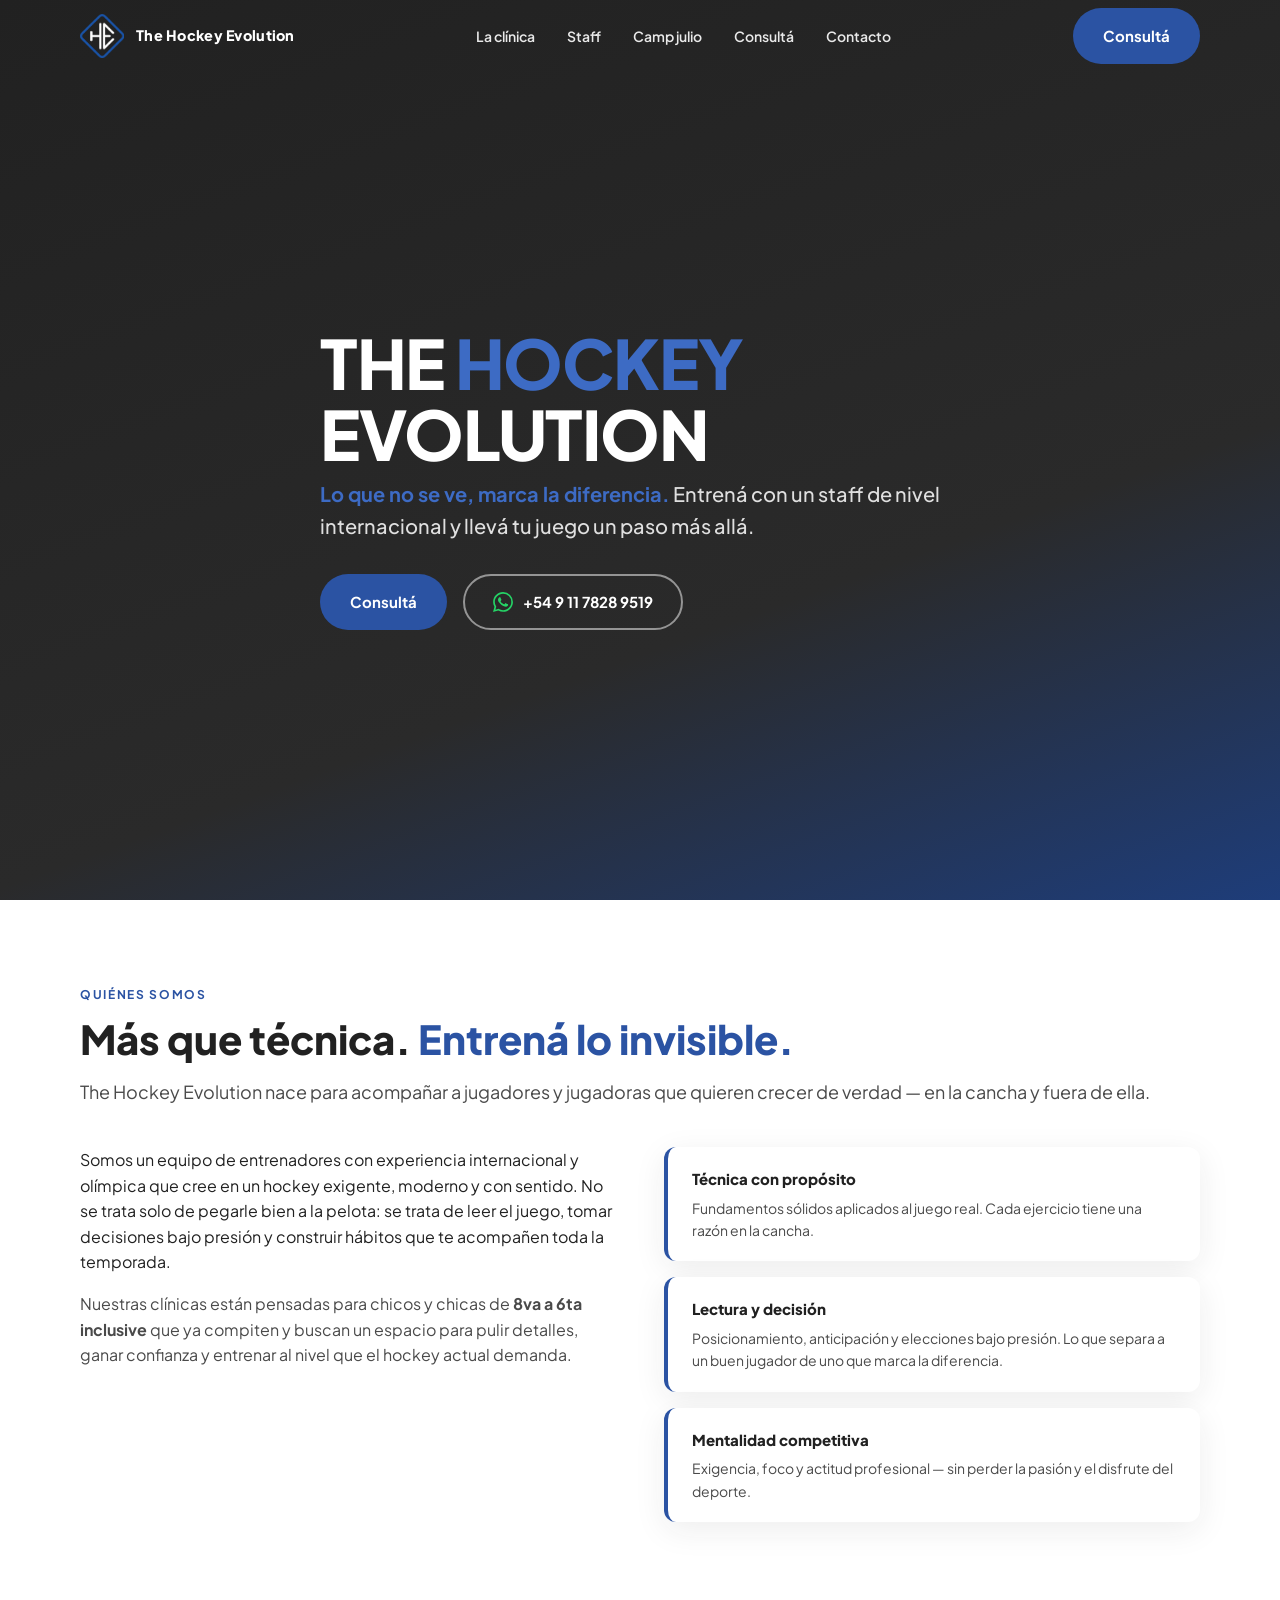
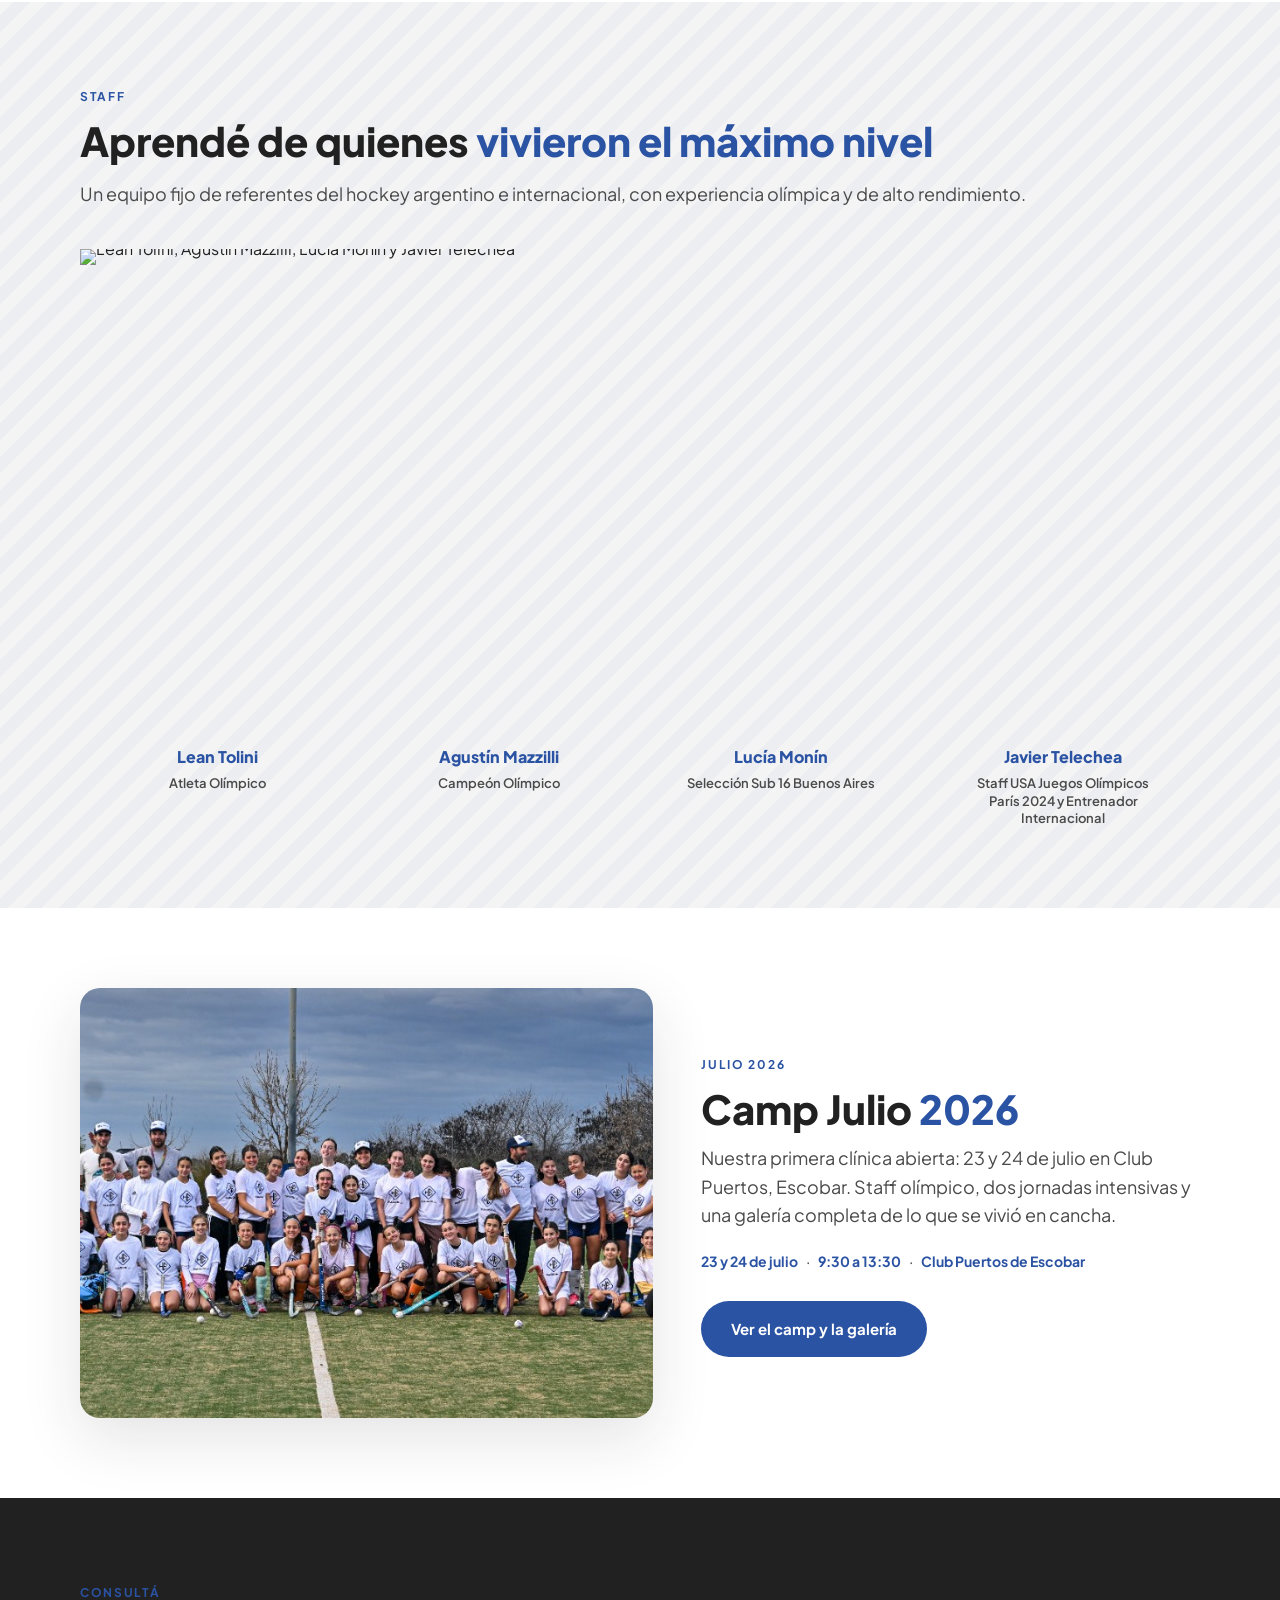
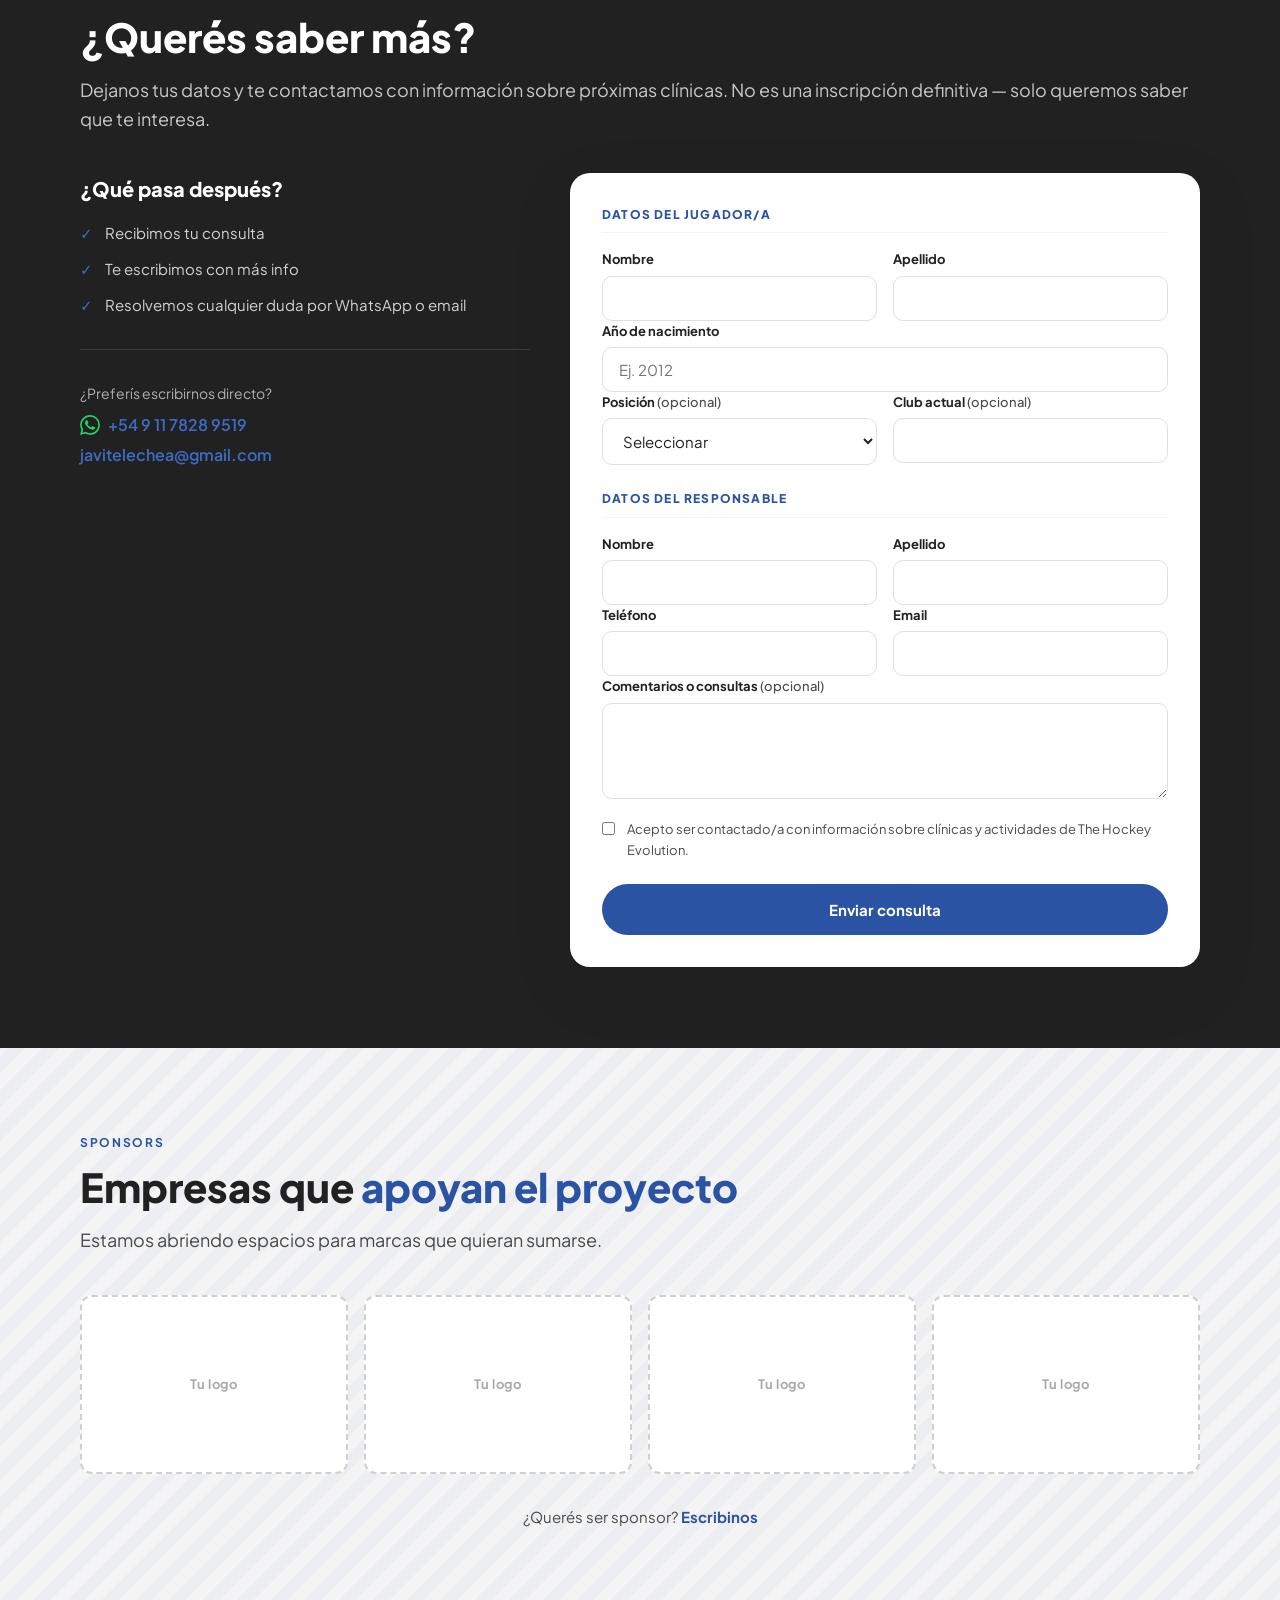
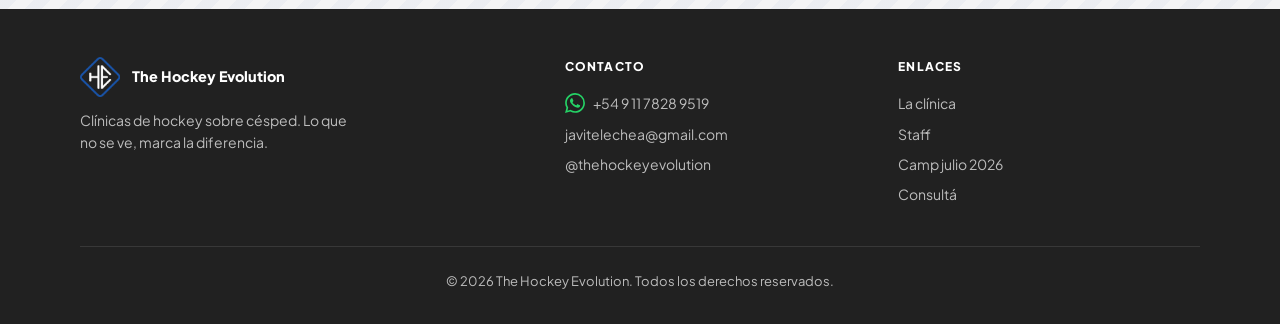
==== commit 20affa9d: "ok" ====
--- a/index.html
+++ b/index.html
@@ -37,6 +37,7 @@
           <ul class="nav__links" id="nav-links">
             <li><a href="#clinica" class="nav__link">La clínica</a></li>
             <li><a href="#staff" class="nav__link">Staff</a></li>
+            <li><a href="#camp" class="nav__link">Camp julio</a></li>
             <li><a href="#inscripcion" class="nav__link">Consultá</a></li>
             <li><a href="#contacto" class="nav__link">Contacto</a></li>
           </ul>
@@ -62,7 +63,7 @@
       <div class="hero__bg" aria-hidden="true"></div>
       <div class="container hero__content reveal">
         <h1 class="hero__title">
-          THE <span class="accent">HOCKEY</span><br />EVOLUTION
+          THE <span class="accent">HOCKEY</span> EVOLUTION
         </h1>
 
         <p class="hero__slogan">
@@ -97,7 +98,7 @@
         <div class="reveal">
           <span class="section__eyebrow">Quiénes somos</span>
           <h2 class="section__title">
-            Más que técnica.<br /><span>Entrená lo invisible.</span>
+            Más que técnica. <span>Entrená lo invisible.</span>
           </h2>
           <p class="section__lead">
             The Hockey Evolution nace para acompañar a jugadores y jugadoras
@@ -155,7 +156,7 @@
         <div class="reveal">
           <span class="section__eyebrow">Staff</span>
           <h2 class="section__title">
-            Aprendé de quienes<br /><span>vivieron el máximo nivel</span>
+            Aprendé de quienes <span>vivieron el máximo nivel</span>
           </h2>
           <p class="section__lead">
             Un equipo fijo de referentes del hockey argentino e internacional,
@@ -196,6 +197,42 @@
                 Staff USA Juegos Olímpicos París 2024 y Entrenador Internacional
               </p>
             </div>
+          </div>
+        </div>
+      </div>
+    </section>
+
+    <!-- Camp Julio 2026 -->
+    <section class="section" id="camp">
+      <div class="container">
+        <div class="camp-teaser reveal">
+          <div class="camp-teaser__media">
+            <img
+              src="images/camp-grupo.jpg"
+              alt="Grupo del Camp Julio 2026 en Club Puertos de Escobar"
+              width="1000"
+              height="666"
+              loading="lazy"
+            />
+          </div>
+          <div class="camp-teaser__body">
+            <span class="section__eyebrow">Julio 2026</span>
+            <h2 class="section__title">
+              Camp Julio <span>2026</span>
+            </h2>
+            <p class="section__lead">
+              Nuestra primera clínica abierta: 23 y 24 de julio en Club Puertos,
+              Escobar. Staff olímpico, dos jornadas intensivas y una galería
+              completa de lo que se vivió en cancha.
+            </p>
+            <div class="camp-teaser__meta">
+              <span>23 y 24 de julio</span>
+              <span>9:30 a 13:30</span>
+              <span>Club Puertos de Escobar</span>
+            </div>
+            <a href="camp-julio-2026.html" class="btn btn--primary"
+              >Ver el camp y la galería</a
+            >
           </div>
         </div>
       </div>
@@ -373,7 +410,7 @@
         <div class="reveal">
           <span class="section__eyebrow">Sponsors</span>
           <h2 class="section__title">
-            Empresas que<br /><span>apoyan el proyecto</span>
+            Empresas que <span>apoyan el proyecto</span>
           </h2>
           <p class="section__lead">
             Estamos abriendo espacios para marcas que quieran sumarse.
@@ -444,6 +481,7 @@
             <div class="footer__links">
               <a href="#clinica">La clínica</a>
               <a href="#staff">Staff</a>
+              <a href="camp-julio-2026.html">Camp julio 2026</a>
               <a href="#inscripcion">Consultá</a>
             </div>
           </div>
--- a/css/styles.css
+++ b/css/styles.css
@@ -102,7 +102,16 @@
 .section__lead {
   font-size: 1.125rem;
   color: var(--gray-mid);
-  max-width: 52ch;
+  max-width: none;
+}
+
+.section__lead a {
+  color: var(--blue);
+  font-weight: 700;
+}
+
+.section__lead a:hover {
+  text-decoration: underline;
 }
 
 .reveal {
@@ -452,7 +461,7 @@
   font-weight: 500;
   color: rgba(255, 255, 255, 0.85);
   margin-bottom: 2rem;
-  max-width: 38ch;
+  max-width: none;
 }
 
 .hero__slogan em {
@@ -589,6 +598,15 @@
   color: var(--gray-mid);
 }
 
+.page-camp .about__grid {
+  grid-template-columns: 1fr;
+  max-width: none;
+}
+
+.page-camp .about__text {
+  max-width: none;
+}
+
 .pillars {
   display: grid;
   gap: 1rem;
@@ -659,6 +677,17 @@
     gap: 1.25rem 0.75rem;
     padding-top: 1rem;
   }
+}
+
+.page-camp .staff-showcase {
+  max-width: 720px;
+  margin-inline: auto;
+}
+
+.page-camp .staff-showcase__photo {
+  overflow: hidden;
+  border-radius: var(--radius-lg);
+  box-shadow: var(--shadow);
 }
 
 /* ── Details ── */
@@ -1073,6 +1102,414 @@
   text-decoration: underline;
 }
 
+/* ── Camp teaser (home) ── */
+.camp-teaser {
+  display: grid;
+  gap: 2rem;
+  align-items: center;
+}
+
+@media (min-width: 768px) {
+  .camp-teaser {
+    grid-template-columns: 1.15fr 1fr;
+    gap: 3rem;
+  }
+}
+
+.camp-teaser__media {
+  position: relative;
+  overflow: hidden;
+  border-radius: var(--radius-lg);
+  box-shadow: var(--shadow-lg);
+  line-height: 0;
+}
+
+.camp-teaser__media img {
+  width: 100%;
+  height: 100%;
+  object-fit: cover;
+  aspect-ratio: 4 / 3;
+  transition: transform 0.6s ease;
+}
+
+.camp-teaser:hover .camp-teaser__media img {
+  transform: scale(1.03);
+}
+
+.camp-teaser__body .section__title {
+  margin-bottom: 0.75rem;
+}
+
+.camp-teaser__body .section__lead {
+  margin-bottom: 1.25rem;
+}
+
+.camp-teaser__meta {
+  display: flex;
+  flex-wrap: wrap;
+  gap: 0.5rem 1.25rem;
+  margin-bottom: 1.75rem;
+  font-size: 0.875rem;
+  font-weight: 700;
+  color: var(--blue);
+}
+
+.camp-teaser__meta span {
+  position: relative;
+}
+
+.camp-teaser__meta span + span::before {
+  content: "·";
+  position: absolute;
+  left: -0.8rem;
+  color: var(--gray-mid);
+  font-weight: 500;
+}
+
+/* ── Camp photo hero ── */
+.hero--camp-photo {
+  display: flex;
+  flex-direction: column;
+  justify-content: center;
+  align-items: center;
+  min-height: auto;
+  padding: calc(var(--nav-h) + 2.5rem) 0 2.5rem;
+  text-align: center;
+}
+
+.hero__content--camp {
+  max-width: none;
+  margin-bottom: 1.75rem;
+}
+
+.hero__title--camp {
+  font-size: clamp(2.5rem, 8vw, 4.75rem);
+  margin-bottom: 0.75rem;
+  line-height: 1.05;
+}
+
+.hero--camp-photo .hero__camp {
+  margin-bottom: 0;
+  font-size: clamp(0.95rem, 2.2vw, 1.25rem);
+  letter-spacing: 0.28em;
+}
+
+.hero--camp-photo .hero__group {
+  width: min(92%, 680px);
+  margin-inline: auto;
+  line-height: 0;
+}
+
+.hero--camp-photo .hero__group img {
+  width: 100%;
+  height: auto;
+  display: block;
+  border-radius: var(--radius-lg);
+  box-shadow: var(--shadow-lg);
+}
+
+@media (min-width: 768px) {
+  .hero--camp-photo {
+    padding: calc(var(--nav-h) + 3rem) 0 3rem;
+  }
+
+  .hero--camp-photo .hero__group {
+    width: min(80%, 720px);
+  }
+}
+
+.page-camp .hero__badge-dot {
+  background: #7dd3a0;
+}
+
+.camp-moments {
+  display: grid;
+  grid-template-columns: 1fr;
+  gap: 1.25rem;
+  margin-top: 3rem;
+}
+
+@media (min-width: 640px) {
+  .camp-moments {
+    grid-template-columns: repeat(2, 1fr);
+    gap: 1.5rem;
+  }
+}
+
+@media (min-width: 960px) {
+  .camp-moments {
+    grid-template-columns: repeat(6, 1fr);
+  }
+
+  .camp-moments > .camp-moment:nth-child(-n + 3) {
+    grid-column: span 2;
+  }
+
+  .camp-moments > .camp-moment:nth-child(n + 4) {
+    grid-column: span 3;
+  }
+}
+
+.camp-moment {
+  margin: 0;
+}
+
+.camp-moment__media {
+  overflow: hidden;
+  border-radius: var(--radius-lg);
+  line-height: 0;
+  background: var(--gray-light);
+  box-shadow: var(--shadow);
+}
+
+.camp-moment__media img {
+  width: 100%;
+  height: 100%;
+  aspect-ratio: 4 / 3;
+  object-fit: cover;
+  transition: transform 0.5s ease;
+}
+
+.camp-moment:hover .camp-moment__media img {
+  transform: scale(1.03);
+}
+
+.camp-moment h3 {
+  margin-top: 0.85rem;
+  font-size: 0.9375rem;
+  font-weight: 800;
+  color: var(--blue);
+  letter-spacing: 0.01em;
+}
+
+@media (prefers-reduced-motion: reduce) {
+  .camp-moment__media img {
+    transition: none;
+  }
+
+  .camp-moment:hover .camp-moment__media img {
+    transform: none;
+  }
+}
+
+/* ── Gallery ── */
+.gallery {
+  display: grid;
+  grid-template-columns: repeat(2, 1fr);
+  gap: 0.75rem;
+  margin-top: 2.5rem;
+}
+
+@media (min-width: 768px) {
+  .gallery {
+    grid-template-columns: repeat(4, 1fr);
+    gap: 1rem;
+  }
+}
+
+.gallery__item {
+  position: relative;
+  display: block;
+  width: 100%;
+  padding: 0;
+  border: 0;
+  border-radius: var(--radius);
+  overflow: hidden;
+  cursor: zoom-in;
+  background: var(--gray);
+  line-height: 0;
+  aspect-ratio: 1;
+}
+
+.gallery__item img {
+  width: 100%;
+  height: 100%;
+  object-fit: cover;
+  transition: transform 0.45s ease;
+}
+
+.gallery__item:hover img,
+.gallery__item:focus-visible img {
+  transform: scale(1.05);
+}
+
+.gallery__item:focus-visible {
+  outline: 3px solid var(--blue);
+  outline-offset: 2px;
+}
+
+@media (min-width: 768px) {
+  .gallery__item--wide {
+    grid-column: span 2;
+    aspect-ratio: 2 / 1;
+  }
+
+  .gallery__item--tall {
+    grid-row: span 2;
+    aspect-ratio: auto;
+    height: 100%;
+  }
+}
+
+.gallery__more {
+  margin-top: 2rem;
+  text-align: center;
+  font-size: 0.9375rem;
+  color: var(--gray-mid);
+}
+
+.gallery__more a {
+  color: var(--blue);
+  font-weight: 700;
+}
+
+.gallery__more a:hover {
+  text-decoration: underline;
+}
+
+/* ── Camp CTA ── */
+.camp-cta {
+  background: var(--gray);
+  color: var(--white);
+  text-align: center;
+}
+
+.camp-cta .section__title {
+  color: var(--white);
+}
+
+.camp-cta .section__lead {
+  color: rgba(255, 255, 255, 0.75);
+  margin-inline: auto;
+  max-width: none;
+}
+
+.camp-cta__inner {
+  max-width: var(--max-w);
+  margin-inline: auto;
+}
+
+.camp-cta__actions {
+  display: flex;
+  flex-wrap: wrap;
+  justify-content: center;
+  gap: 1rem;
+  margin-top: 2rem;
+}
+
+.camp-cta .btn--outline {
+  border-color: rgba(255, 255, 255, 0.35);
+  color: var(--white);
+}
+
+.camp-cta .btn--outline:hover {
+  background: rgba(255, 255, 255, 0.1);
+  border-color: var(--white);
+}
+
+/* ── Lightbox ── */
+.lightbox {
+  position: fixed;
+  inset: 0;
+  z-index: 2000;
+  display: flex;
+  align-items: center;
+  justify-content: center;
+  padding: 3.5rem 1rem 1.5rem;
+  background: rgba(10, 12, 18, 0.92);
+}
+
+.lightbox[hidden] {
+  display: none;
+}
+
+.lightbox__figure {
+  max-width: min(1100px, 100%);
+  max-height: 100%;
+  margin: 0;
+}
+
+.lightbox__figure img {
+  max-width: 100%;
+  max-height: calc(100vh - 5rem);
+  max-height: calc(100dvh - 5rem);
+  object-fit: contain;
+  border-radius: 8px;
+  margin-inline: auto;
+}
+
+.lightbox__close,
+.lightbox__nav {
+  position: absolute;
+  border: 0;
+  background: rgba(255, 255, 255, 0.12);
+  color: var(--white);
+  cursor: pointer;
+  transition: background var(--transition);
+}
+
+.lightbox__close:hover,
+.lightbox__nav:hover {
+  background: rgba(255, 255, 255, 0.22);
+}
+
+.lightbox__close {
+  top: 1rem;
+  right: 1rem;
+  width: 44px;
+  height: 44px;
+  border-radius: 50%;
+  font-size: 1.75rem;
+  line-height: 1;
+}
+
+.lightbox__nav {
+  top: 50%;
+  transform: translateY(-50%);
+  width: 48px;
+  height: 48px;
+  border-radius: 50%;
+  font-size: 2rem;
+  line-height: 1;
+}
+
+.lightbox__nav--prev {
+  left: 0.75rem;
+}
+
+.lightbox__nav--next {
+  right: 0.75rem;
+}
+
+@media (max-width: 640px) {
+  .lightbox__nav {
+    top: auto;
+    bottom: 1rem;
+    transform: none;
+  }
+
+  .lightbox__nav--prev {
+    left: calc(50% - 60px);
+  }
+
+  .lightbox__nav--next {
+    right: calc(50% - 60px);
+  }
+}
+
+@media (prefers-reduced-motion: reduce) {
+  .camp-teaser__media img,
+  .gallery__item img {
+    transition: none;
+  }
+
+  .camp-teaser:hover .camp-teaser__media img,
+  .gallery__item:hover img,
+  .gallery__item:focus-visible img {
+    transform: none;
+  }
+}
+
 /* ── Footer ── */
 .footer {
   background: var(--gray);
